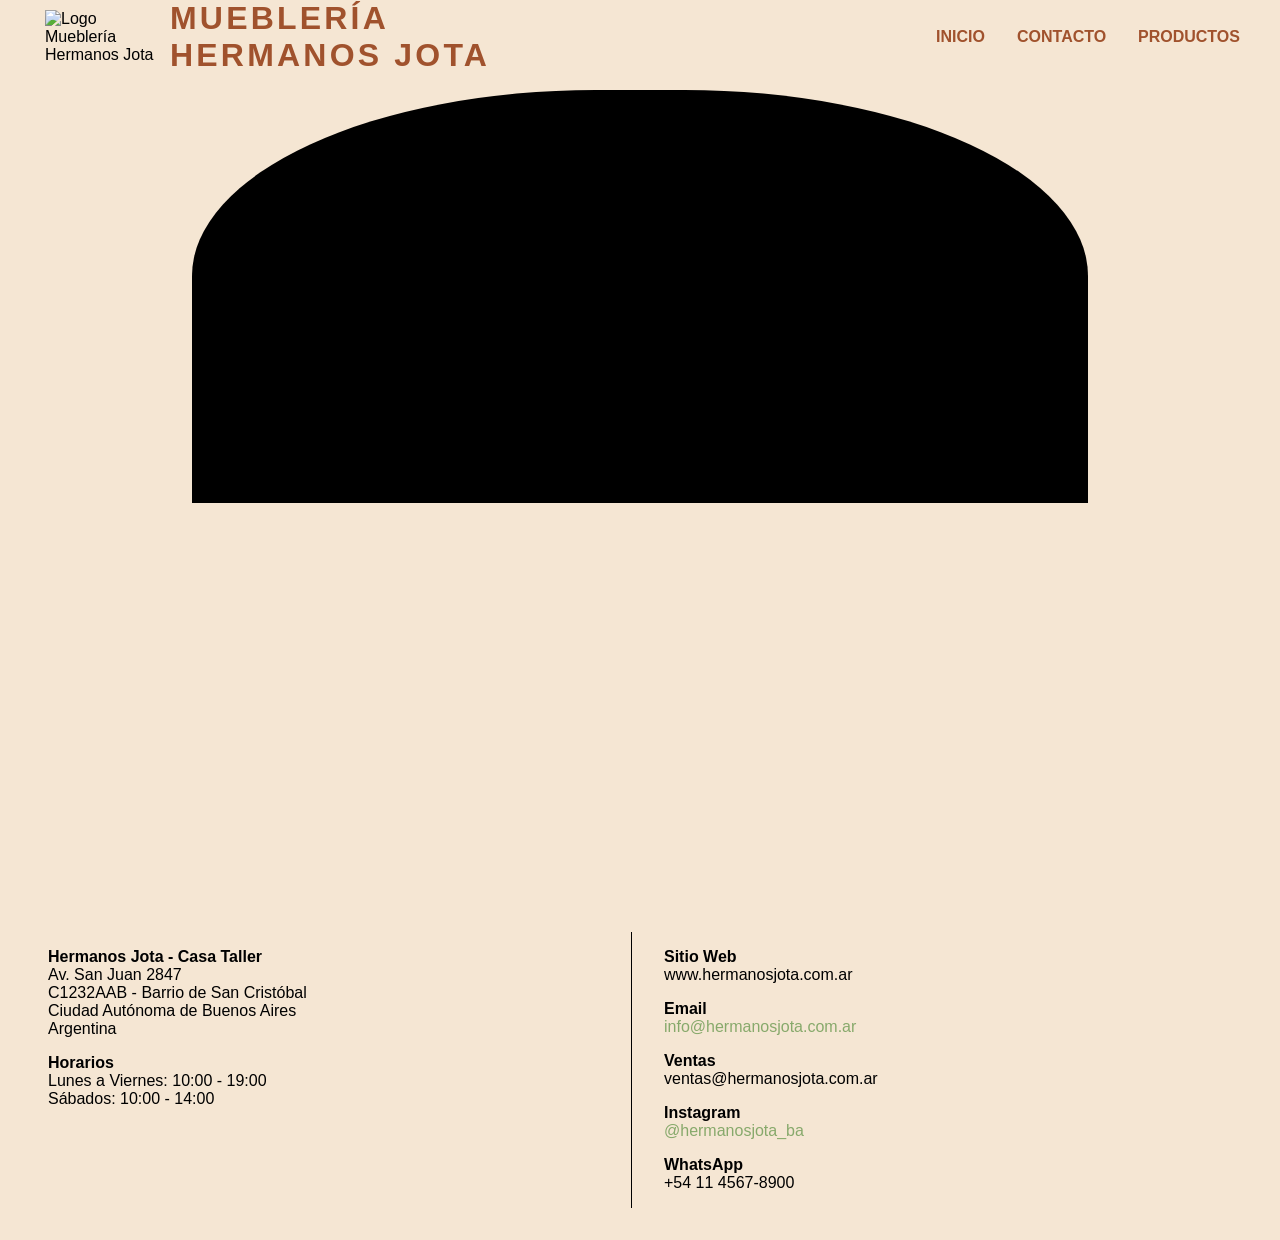
==== index.html @ c866ea75 "mas retoques" ====
<!DOCTYPE html>
<html lang="es">
<head>
    <link rel="stylesheet" href="./css/style.css">
    <link rel="icon" type="image/x-icon" href="assets/icons/logo.svg">
    <meta charset="UTF-8">
    <meta name="viewport" content="width=device-width, initial-scale=1.0">
    <title>MUEBLERÍA HERMANOS JOTA</title>
</head>
<body>
    <div class="hero-section">
        <header>
            <nav>
                <div class="brand-container">
                    <img src="./assets/icons/logo.svg" alt="Logo Mueblería Hermanos Jota" class="logo">
                    <a href="#"  class="title">MUEBLERÍA<br>HERMANOS JOTA</a>
                </div>
    
                <button class="menu-btn" id="menuBtn">☰</button>
    
                <ul class="nav-links" id="navLinks">
                    <li><a href="#">INICIO</a></li>
                    <li><a href="#CONTACTO">CONTACTO</a></li>
                    <li><a href="#PRODUCTOS">PRODUCTOS</a></li>
                </ul>
            </nav>
        </header>
        <main>
            <div class="hero">
                <div class="product-card"></div>
                <h1 class="title"></h1>
            </div>
        </main>
    </div>
    <footer>
        <section class="business-info">
            <div class="location">
                <h4>Hermanos Jota - Casa Taller</h4>
                <p>Av. San Juan 2847<br>C1232AAB - Barrio de San Cristóbal<br>Ciudad Autónoma de Buenos Aires<br>Argentina</p>
            </div>
            <div class="hours">
                <h4>Horarios</h4>
                <p>Lunes a Viernes: 10:00 - 19:00<br>Sábados: 10:00 - 14:00</p>
            </div>
        </section>
        <section class="contact">
            <div class="website">
                <h4>Sitio Web</h4>
                <p>www.hermanosjota.com.ar</p>
            </div>
            <div class="email">
                <h4>Email</h4>
                <a class="email-contact" href="mailto:info@hermanosjota.com.ar">info@hermanosjota.com.ar</a>    
            </div>
            <div class="ventas">
                <h4>Ventas</h4>
                <p>ventas@hermanosjota.com.ar</p>                
            </div>
            <div class="instagram">
                <h4>Instagram</h4>
                <a class="instagram-contact" href="https://instagram.com/hermanosjota_ba">@hermanosjota_ba</a>               
            </div>
            <div class="whatsapp">
                <h4>WhatsApp</h4>
                <p>+54 11 4567-8900</p>                
            </div>
        </section>
    </footer>
    <script src="js/script.js"></script>
</body>
</html>
---- css/style.css ----
:root {
    --siena-tostado: #A0522D;
    --verde-salvia: #87A96B;
    --alabastro-calido: #F5E6D3;
    --vara-de-oro: #D4A437;
    --rosa-polvoriento: #C47A6D;

    --color-primary: var(--siena-tostado);
    --color-secondary: var(--verde-salvia);
    --bg-primary: var(--alabastro-calido);
    --color-accent: var(--vara-de-oro);
    --color-accent-soft: var(--rosa-polvoriento);

    --font-primary: 'Inter', sans-serif;
    --font-secondary: 'Playfair Display', Georgia
}

* {
    margin: 0;
    padding: 0;
    box-sizing: border-box;
    font-family: var(--font-primary);
}

body{
    min-height: 100vh;
    display: flex;
    flex-direction: column;
    background-color: var(--bg-primary);
}

.hero-section {
    display: flex;
    flex-direction: column;
    height: 100vh;
}

header{
    position: relative;
    background-color: var(--bg-primary);
}

main{
    display: flex;
    flex-direction: column;
    flex:1;
}

footer{
    background-color: var(--bg-primary);
    padding: 2rem;
}

footer * {
    text-align: center;
}

footer div {
    margin:1rem;
}


nav{
    display: flex;
    margin: 0 auto;
    justify-content: space-between;
    align-items: center;
    max-width: 1200px;
}

.menu-btn {
    display: block;
    cursor: pointer;
    background: none;
    border: none;
    font-size: 1.5rem;
    transition: all .2s ease;
    will-change: transform;
    color: var(--color-primary);
    margin: 1rem;
}

.menu-btn:hover {
    transform: scale(1.1);
}

.nav-links {
    list-style: none;
    display: flex;
    flex-direction: column;

    position: absolute;
    top:100%;
    left: 0;
    width: 100%;
    background-color: var(--bg-primary);
    padding: 1rem 0;
    text-align: center;
    gap:1rem;



    max-height: 0;
    opacity: 0;
    overflow: hidden;
    padding: 0;
    transform: translateY(-10px);
    transition: 
        max-height 0.4s cubic-bezier(0.4, 0, 0.2, 1),
        opacity 0.3s ease,
        transform 0.3s ease-in,
        padding 0.3s ease;
    box-shadow: 0 8px 12px rgba(0, 0, 0, 0.1);
}

.nav-links.active {
    max-height: 300px;
    opacity: 1;
    padding: 1rem 0;
    transform: translateY(0);
}

.nav-links a{
    will-change: transform;
    display: block;
    text-decoration: none;
    transition: all 0.2s ease;
    color: var(--color-primary);
    font-weight: bold;
    font-size: 12pt;
    line-height: 1.6;
}

.nav-links a:hover {
    transform: translateY(-2px);
}

.brand-container {
    display: flex;
    align-items: center;
}

.title {
    color: var(--color-primary);
    font-size: 1.5rem;
    letter-spacing: 0.1em;
    font-weight: bold;
    text-decoration: none;
}

.logo {
    width: 120px;
    margin: 5px;
}

.hero {
    position: relative;
    flex: 1;
    width: 100%;
    overflow: hidden;
}

.hero-img {
    position: absolute;
    width: 100px;
    top: 90%;
    left: 0;
    object-fit: cover;
    z-index: 1;
}

.email-contact, .instagram-contact {
    text-decoration: none;
    color: var(--color-secondary);
}

.btn {
    padding: 1rem .5rem;
}

.product-card {
    height: 50%;
    width: 70%;
    background-color: #000;
    margin: 1rem auto;
    border-top-right-radius: 45%;
    border-top-left-radius: 45%;
}

@media (min-width: 768px) {
    .title {
        font-size: 2rem;
    }

    .menu-btn {
        display: none;
    }

    .nav-links {
        flex-direction: row;
        width: auto;
        position: inherit;
        gap: 2rem;

        box-shadow: none;
        max-height: none;
        opacity: 1;
        overflow: visible;
        padding: 0;
        transform: none;
        transition: none;        
    }

    .nav-links a {
        display: block;
    }

    footer {
        display: grid;
        grid-template-columns: repeat(2,1fr);
        gap:1rem;
    }

    footer * {
        text-align: left;
    }

    .business-info {
        border-right: 1px solid #000;
    }
}
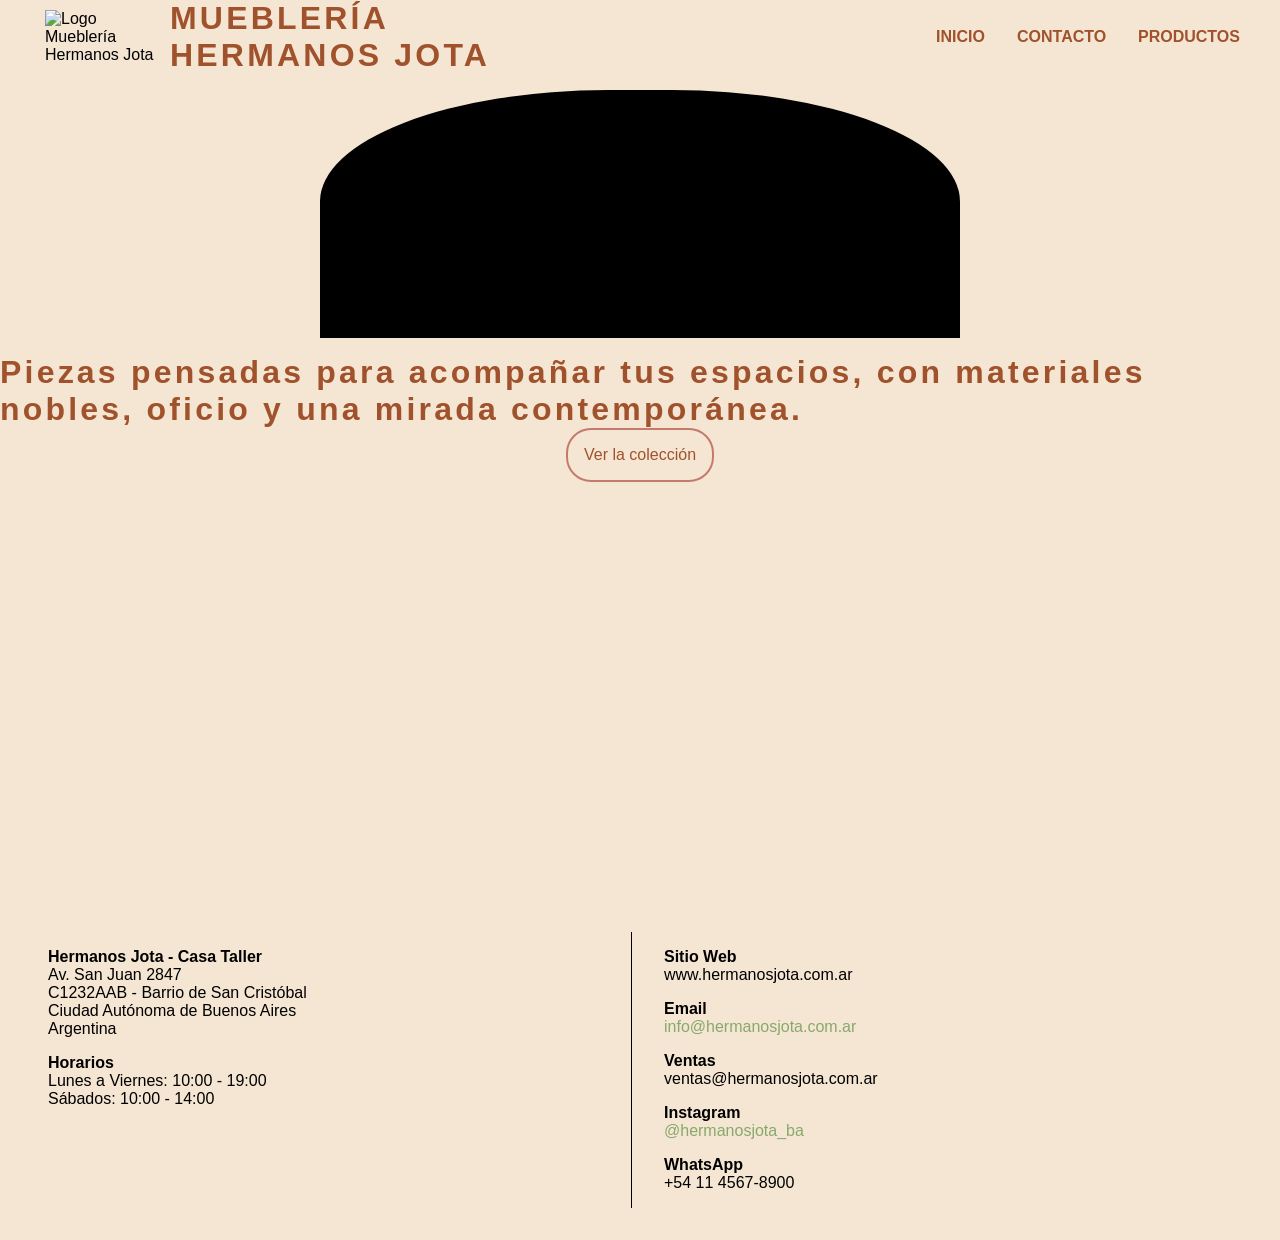
==== commit 64241f90: "hero content" ====
--- a/index.html
+++ b/index.html
@@ -23,12 +23,14 @@
                     <li><a href="#CONTACTO">CONTACTO</a></li>
                     <li><a href="#PRODUCTOS">PRODUCTOS</a></li>
                 </ul>
+
             </nav>
         </header>
         <main>
             <div class="hero">
                 <div class="product-card"></div>
-                <h1 class="title"></h1>
+                <h1 class="title">Piezas pensadas para acompañar tus espacios, con materiales nobles, oficio y una mirada contemporánea.</h1>
+                <a href="pages/productos.html" class="btn">Ver la colección</a>
             </div>
         </main>
     </div>
--- a/css/style.css
+++ b/css/style.css
@@ -111,6 +111,8 @@
         transform 0.3s ease-in,
         padding 0.3s ease;
     box-shadow: 0 8px 12px rgba(0, 0, 0, 0.1);
+
+    z-index: 20;
 }
 
 .nav-links.active {
@@ -158,6 +160,8 @@
     flex: 1;
     width: 100%;
     overflow: hidden;
+    display: flex;
+    flex-direction: column;
 }
 
 .hero-img {
@@ -175,16 +179,26 @@
 }
 
 .btn {
-    padding: 1rem .5rem;
+    padding: 1rem;
+    text-decoration: none;
+    border:2px solid var(--rosa-polvoriento);
+    border-radius: 25px;
+    display: inline;
+    align-self: center;
+    color: var(--color-primary);
 }
 
 .product-card {
-    height: 50%;
-    width: 70%;
+    height: 30%;
+    width: 50%;
     background-color: #000;
     margin: 1rem auto;
     border-top-right-radius: 45%;
     border-top-left-radius: 45%;
+}
+
+h1 {
+    font-weight: 400;
 }
 
 @media (min-width: 768px) {
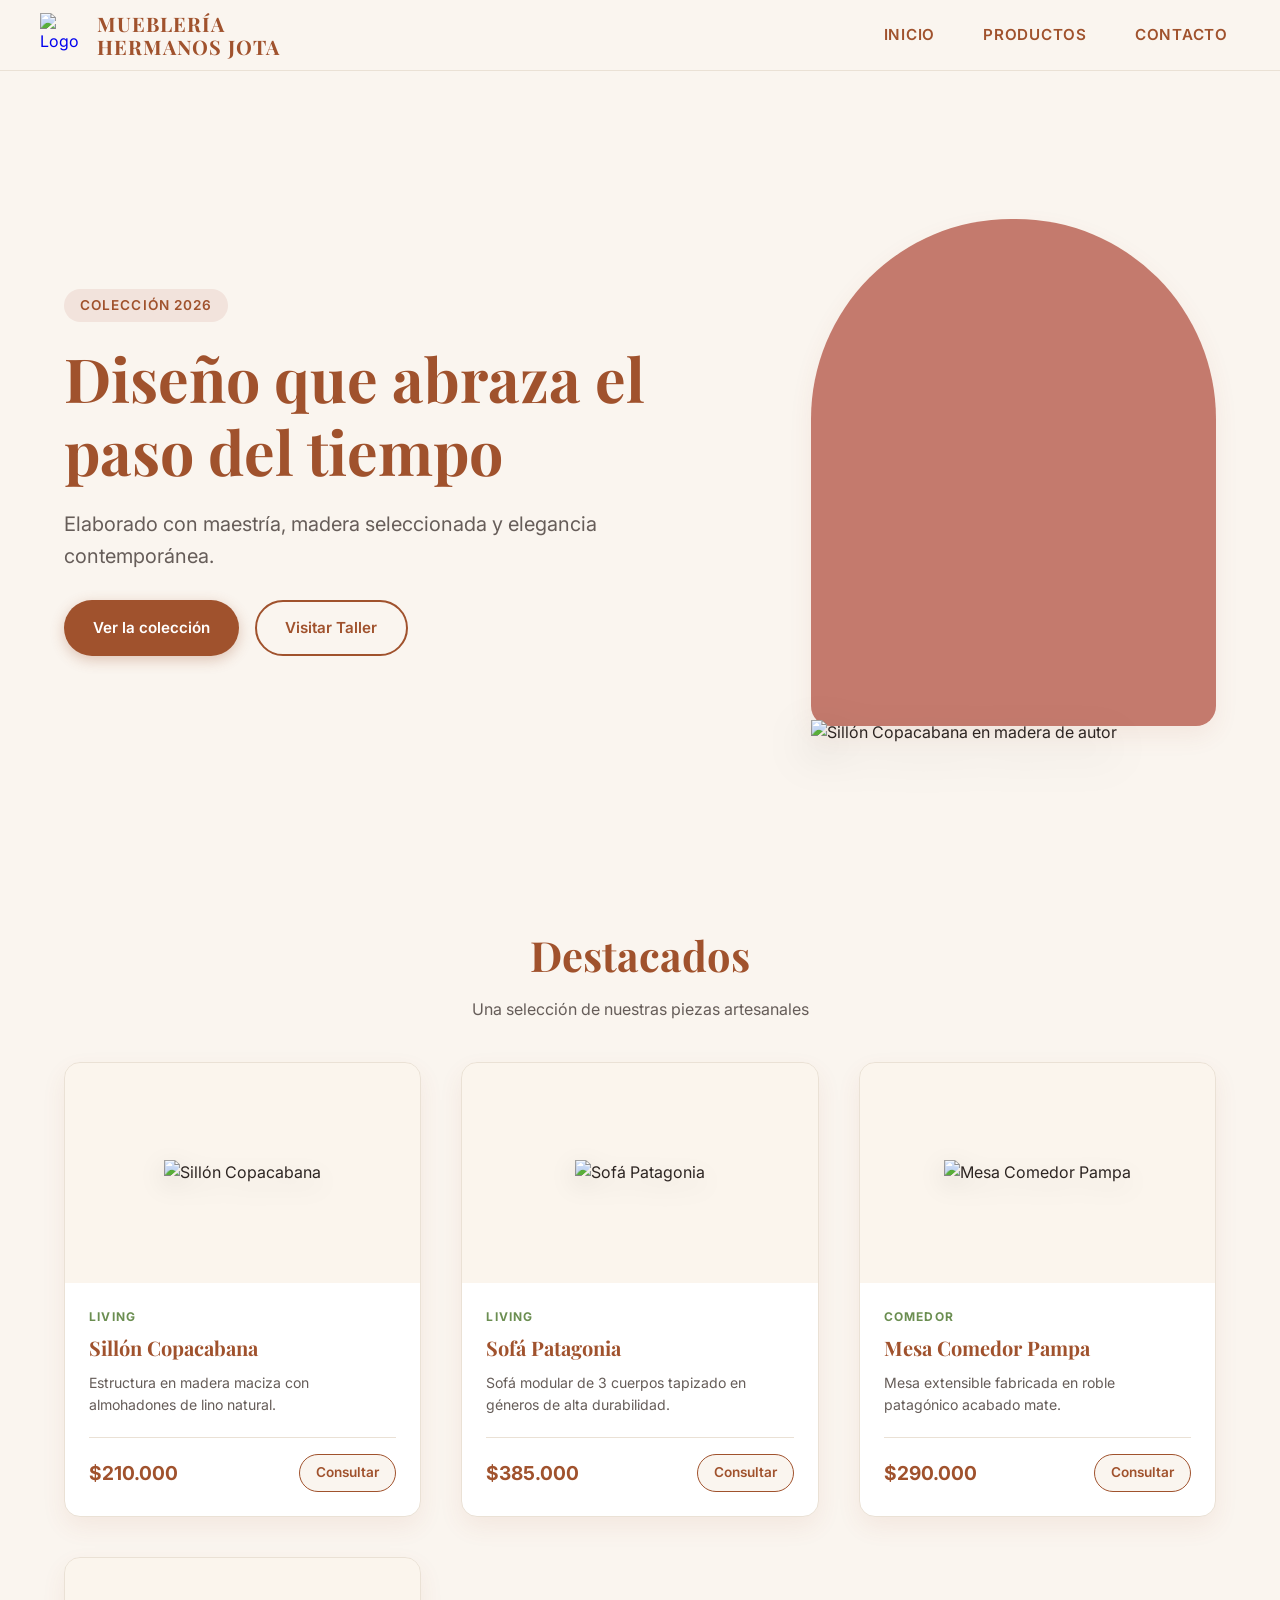
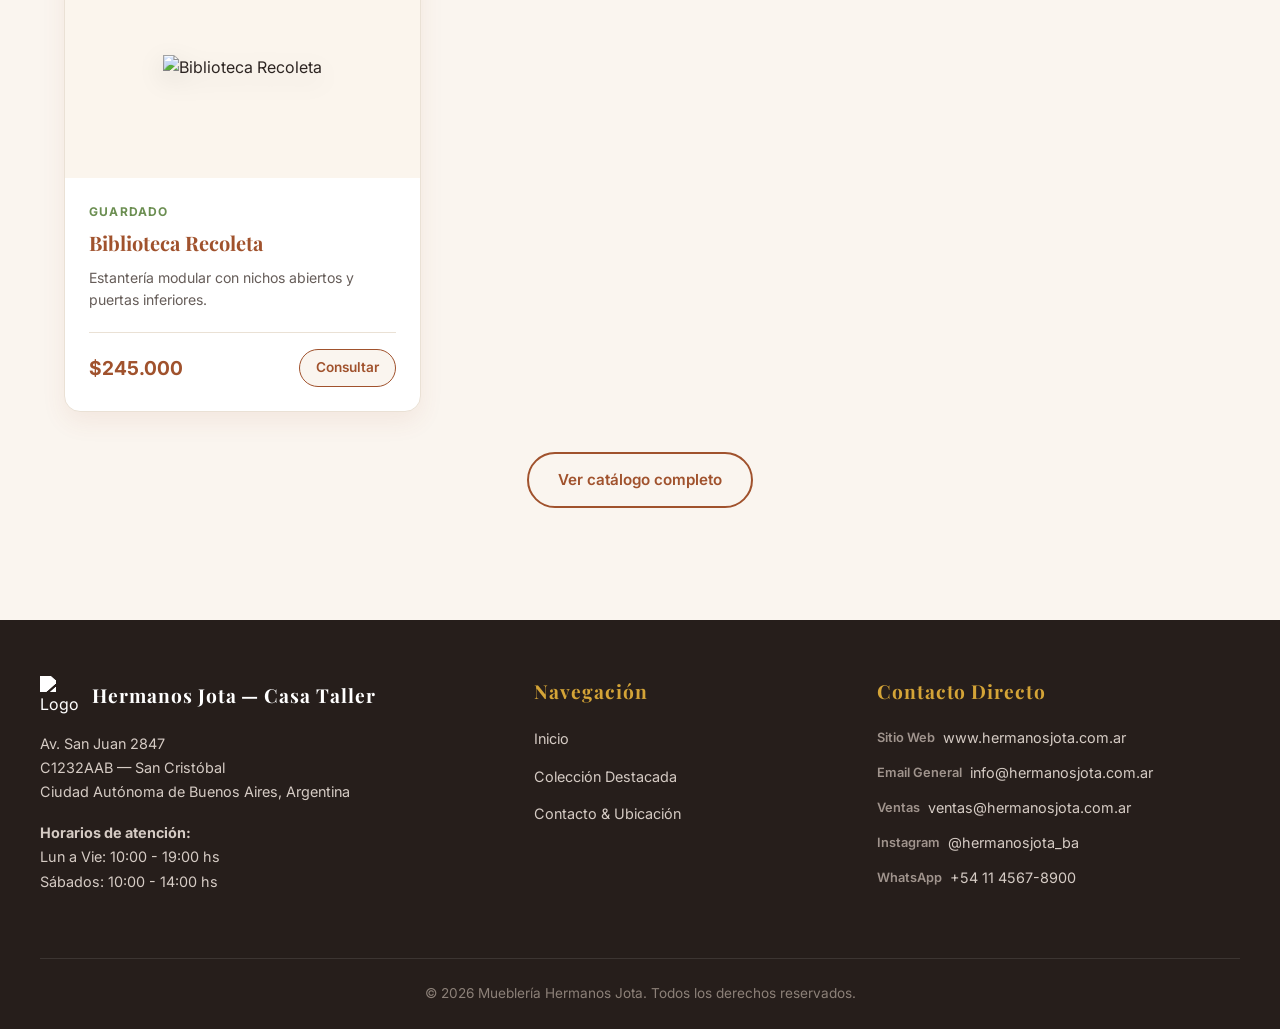
==== commit 4c6709a7: "FINAL" ====
--- a/index.html
+++ b/index.html
@@ -1,73 +1,134 @@
 <!DOCTYPE html>
 <html lang="es">
 <head>
-    <link rel="stylesheet" href="./css/style.css">
-    <link rel="icon" type="image/x-icon" href="assets/icons/logo.svg">
     <meta charset="UTF-8">
     <meta name="viewport" content="width=device-width, initial-scale=1.0">
-    <title>MUEBLERÍA HERMANOS JOTA</title>
+    <title>Mueblería Hermanos Jota | Diseño & Artesanía</title>
+    
+    <link rel="icon" type="image/x-icon" href="assets/icons/logo.svg">
+    
+    <link rel="preconnect" href="https://fonts.googleapis.com">
+    <link rel="preconnect" href="https://fonts.gstatic.com" crossorigin>
+    <link href="https://fonts.googleapis.com/css2?family=Inter:wght@300;400;500;600;700&family=Playfair+Display:ital,wght@0,500;0,600;0,700;1,400&display=swap" rel="stylesheet">
+    
+    <link rel="stylesheet" href="./css/style.css">
 </head>
 <body>
-    <div class="hero-section">
-        <header>
-            <nav>
-                <div class="brand-container">
-                    <img src="./assets/icons/logo.svg" alt="Logo Mueblería Hermanos Jota" class="logo">
-                    <a href="#"  class="title">MUEBLERÍA<br>HERMANOS JOTA</a>
+
+    <header class="header">
+        <nav class="nav-container">
+            <a href="#" class="brand-container">
+                <img src="./assets/icons/logo.svg" alt="Logo Mueblería Hermanos Jota" class="logo">
+                <span class="brand-title">MUEBLERÍA<br>HERMANOS JOTA</span>
+            </a>
+
+            <button class="menu-btn" id="menuBtn" aria-label="Navegación" aria-expanded="false">
+                <span class="menu-icon"></span>
+            </button>
+
+            <ul class="nav-links" id="navLinks">
+                <li><a href="#">INICIO</a></li>
+                <li><a href="#PRODUCTOS">PRODUCTOS</a></li>
+                <li><a href="#CONTACTO">CONTACTO</a></li>
+            </ul>
+        </nav>
+    </header>
+
+    <main>
+        <section class="hero-section">
+            <div class="hero-container">
+                <div class="hero-text">
+                    <span class="hero-badge">Colección 2026</span>
+                    <h1 class="hero-title">Diseño que abraza el paso del tiempo</h1>
+                    <p class="hero-subtitle">Elaborado con maestría, madera seleccionada y elegancia contemporánea.</p>
+                    <div class="hero-actions">
+                        <a href="#PRODUCTOS" class="btn btn-primary">Ver la colección</a>
+                        <a href="#CONTACTO" class="btn btn-outline">Visitar Taller</a>
+                    </div>
                 </div>
-    
-                <button class="menu-btn" id="menuBtn">☰</button>
-    
-                <ul class="nav-links" id="navLinks">
-                    <li><a href="#">INICIO</a></li>
-                    <li><a href="#CONTACTO">CONTACTO</a></li>
-                    <li><a href="#PRODUCTOS">PRODUCTOS</a></li>
-                </ul>
 
-            </nav>
-        </header>
-        <main>
-            <div class="hero">
-                <div class="product-card"></div>
-                <h1 class="title">Piezas pensadas para acompañar tus espacios, con materiales nobles, oficio y una mirada contemporánea.</h1>
-                <a href="pages/productos.html" class="btn">Ver la colección</a>
-            </div>
-        </main>
-    </div>
-    <footer>
-        <section class="business-info">
-            <div class="location">
-                <h4>Hermanos Jota - Casa Taller</h4>
-                <p>Av. San Juan 2847<br>C1232AAB - Barrio de San Cristóbal<br>Ciudad Autónoma de Buenos Aires<br>Argentina</p>
-            </div>
-            <div class="hours">
-                <h4>Horarios</h4>
-                <p>Lunes a Viernes: 10:00 - 19:00<br>Sábados: 10:00 - 14:00</p>
+                <div class="hero-visual">
+                    <div class="arch-card">
+                        <img class="hero-img" src="assets/images/Sillón Copacabana.png" alt="Sillón Copacabana en madera de autor">
+                    </div>
+                </div>
             </div>
         </section>
-        <section class="contact">
-            <div class="website">
-                <h4>Sitio Web</h4>
-                <p>www.hermanosjota.com.ar</p>
+
+        <section class="products-section" id="PRODUCTOS">
+            <div class="section-header">
+                <h2 class="section-title">Destacados</h2>
+                <p class="section-subtitle">Una selección de nuestras piezas artesanales</p>
             </div>
-            <div class="email">
-                <h4>Email</h4>
-                <a class="email-contact" href="mailto:info@hermanosjota.com.ar">info@hermanosjota.com.ar</a>    
-            </div>
-            <div class="ventas">
-                <h4>Ventas</h4>
-                <p>ventas@hermanosjota.com.ar</p>                
-            </div>
-            <div class="instagram">
-                <h4>Instagram</h4>
-                <a class="instagram-contact" href="https://instagram.com/hermanosjota_ba">@hermanosjota_ba</a>               
-            </div>
-            <div class="whatsapp">
-                <h4>WhatsApp</h4>
-                <p>+54 11 4567-8900</p>                
+
+            <div class="products-grid" id="featuredProducts"></div>
+
+            <div class="see-more-container">
+                <a href="pages/productos.html" class="btn btn-outline">Ver catálogo completo</a>
             </div>
         </section>
+    </main>
+
+    <footer class="footer" id="CONTACTO">
+        <div class="footer-container">
+            <div class="footer-col footer-info">
+                <div class="footer-brand">
+                    <img src="./assets/icons/logo.svg" alt="Logo Hermanos Jota" class="footer-logo">
+                    <h4>Hermanos Jota — Casa Taller</h4>
+                </div>
+                <p class="address">
+                    Av. San Juan 2847<br>
+                    C1232AAB — San Cristóbal<br>
+                    Ciudad Autónoma de Buenos Aires, Argentina
+                </p>
+                <div class="hours">
+                    <p><strong>Horarios de atención:</strong></p>
+                    <p>Lun a Vie: 10:00 - 19:00 hs</p>
+                    <p>Sábados: 10:00 - 14:00 hs</p>
+                </div>
+            </div>
+
+            <div class="footer-col footer-links-col">
+                <h4>Navegación</h4>
+                <ul class="footer-links">
+                    <li><a href="#">Inicio</a></li>
+                    <li><a href="#PRODUCTOS">Colección Destacada</a></li>
+                    <li><a href="#CONTACTO">Contacto & Ubicación</a></li>
+                </ul>
+            </div>
+
+            <div class="footer-col footer-contact">
+                <h4>Contacto Directo</h4>
+                <ul class="contact-list">
+                    <li>
+                        <span>Sitio Web</span>
+                        <a href="https://www.hermanosjota.com.ar" target="_blank" rel="noopener">www.hermanosjota.com.ar</a>
+                    </li>
+                    <li>
+                        <span>Email General</span>
+                        <a href="mailto:info@hermanosjota.com.ar">info@hermanosjota.com.ar</a>
+                    </li>
+                    <li>
+                        <span>Ventas</span>
+                        <a href="mailto:ventas@hermanosjota.com.ar">ventas@hermanosjota.com.ar</a>
+                    </li>
+                    <li>
+                        <span>Instagram</span>
+                        <a href="https://instagram.com/hermanosjota_ba" target="_blank" rel="noopener">@hermanosjota_ba</a>
+                    </li>
+                    <li>
+                        <span>WhatsApp</span>
+                        <a href="https://wa.me/541145678900" target="_blank" rel="noopener">+54 11 4567-8900</a>
+                    </li>
+                </ul>
+            </div>
+        </div>
+
+        <div class="footer-bottom">
+            <p>&copy; 2026 Mueblería Hermanos Jota. Todos los derechos reservados.</p>
+        </div>
     </footer>
+
     <script src="js/script.js"></script>
 </body>
 </html>
--- a/css/style.css
+++ b/css/style.css
@@ -1,245 +1,661 @@
 :root {
     --siena-tostado: #A0522D;
-    --verde-salvia: #87A96B;
-    --alabastro-calido: #F5E6D3;
+    --verde-salvia: #6b8e51;
+    --alabastro-calido: #FAF5EF;
+    --alabastro-card: #FFFFFF;
     --vara-de-oro: #D4A437;
     --rosa-polvoriento: #C47A6D;
+    --texto-oscuro: #2D2522;
+    --texto-mutado: #665D59;
+    --borde-suave: #EAE1D5;
 
     --color-primary: var(--siena-tostado);
     --color-secondary: var(--verde-salvia);
     --bg-primary: var(--alabastro-calido);
+    --bg-card: var(--alabastro-card);
     --color-accent: var(--vara-de-oro);
     --color-accent-soft: var(--rosa-polvoriento);
 
-    --font-primary: 'Inter', sans-serif;
-    --font-secondary: 'Playfair Display', Georgia
+    --font-primary: 'Inter', system-ui, -apple-system, sans-serif;
+    --font-secondary: 'Playfair Display', Georgia, serif;
+
+    --sombra-card: 0 10px 25px rgba(160, 82, 45, 0.08);
+    --sombra-hover: 0 15px 35px rgba(160, 82, 45, 0.16);
+    --transicion-suave: all 0.3s cubic-bezier(0.4, 0, 0.2, 1);
 }
 
 * {
     margin: 0;
     padding: 0;
     box-sizing: border-box;
+}
+
+html {
+    scroll-behavior: smooth;
+}
+
+body {
+    min-height: 100vh;
+    display: flex;
+    flex-direction: column;
+    background-color: var(--bg-primary);
+    color: var(--texto-oscuro);
     font-family: var(--font-primary);
-}
-
-body{
-    min-height: 100vh;
-    display: flex;
-    flex-direction: column;
-    background-color: var(--bg-primary);
-}
-
-.hero-section {
-    display: flex;
-    flex-direction: column;
-    height: 100vh;
-}
-
-header{
+    line-height: 1.6;
+    overflow-x: hidden;
+}
+
+img {
+    max-width: 100%;
+    height: auto;
+    display: block;
+}
+
+.header {
+    position: sticky;
+    top: 0;
+    z-index: 100;
+    background-color: rgba(250, 245, 239, 0.95);
+    backdrop-filter: blur(8px);
+    border-bottom: 1px solid var(--borde-suave);
+    padding: 0.75rem 1.5rem;
+}
+
+.nav-container {
+    max-width: 1200px;
+    margin: 0 auto;
+    display: flex;
+    justify-content: space-between;
+    align-items: center;
     position: relative;
-    background-color: var(--bg-primary);
-}
-
-main{
-    display: flex;
-    flex-direction: column;
-    flex:1;
-}
-
-footer{
-    background-color: var(--bg-primary);
-    padding: 2rem;
-}
-
-footer * {
-    text-align: center;
-}
-
-footer div {
-    margin:1rem;
-}
-
-
-nav{
-    display: flex;
-    margin: 0 auto;
-    justify-content: space-between;
-    align-items: center;
-    max-width: 1200px;
+}
+
+.brand-container {
+    display: flex;
+    align-items: center;
+    gap: 0.75rem;
+    text-decoration: none;
+}
+
+.logo {
+    width: 45px;
+    height: 45px;
+    object-fit: contain;
+}
+
+.brand-title {
+    color: var(--color-primary);
+    font-family: var(--font-secondary);
+    font-size: 1.1rem;
+    font-weight: 700;
+    line-height: 1.15;
+    letter-spacing: 0.05em;
 }
 
 .menu-btn {
+    display: flex;
+    align-items: center;
+    justify-content: center;
+    background: none;
+    border: 1px solid var(--color-primary);
+    border-radius: 6px;
+    padding: 0.6rem 0.75rem;
+    cursor: pointer;
+    transition: var(--transicion-suave);
+}
+
+.menu-icon,
+.menu-icon::before,
+.menu-icon::after {
     display: block;
-    cursor: pointer;
-    background: none;
-    border: none;
-    font-size: 1.5rem;
-    transition: all .2s ease;
-    will-change: transform;
-    color: var(--color-primary);
-    margin: 1rem;
+    width: 18px;
+    height: 2px;
+    background-color: var(--color-primary);
+    transition: var(--transicion-suave);
+    position: relative;
+}
+
+.menu-icon::before,
+.menu-icon::after {
+    content: '';
+    position: absolute;
+    left: 0;
+}
+
+.menu-icon::before {
+    top: -6px;
+}
+
+.menu-icon::after {
+    top: 6px;
 }
 
 .menu-btn:hover {
-    transform: scale(1.1);
+    background-color: var(--color-primary);
+}
+
+.menu-btn:hover .menu-icon,
+.menu-btn:hover .menu-icon::before,
+.menu-btn:hover .menu-icon::after {
+    background-color: #FFF;
 }
 
 .nav-links {
     list-style: none;
     display: flex;
     flex-direction: column;
-
     position: absolute;
-    top:100%;
-    left: 0;
-    width: 100%;
+    top: calc(100% + 0.75rem);
+    left: -1.5rem;
+    right: -1.5rem;
     background-color: var(--bg-primary);
-    padding: 1rem 0;
-    text-align: center;
-    gap:1rem;
-
-
-
+    border-bottom: 1px solid var(--borde-suave);
+    padding: 0;
+    gap: 0;
     max-height: 0;
     opacity: 0;
     overflow: hidden;
-    padding: 0;
-    transform: translateY(-10px);
-    transition: 
-        max-height 0.4s cubic-bezier(0.4, 0, 0.2, 1),
-        opacity 0.3s ease,
-        transform 0.3s ease-in,
-        padding 0.3s ease;
-    box-shadow: 0 8px 12px rgba(0, 0, 0, 0.1);
-
-    z-index: 20;
+    transition: max-height 0.4s ease, opacity 0.3s ease, padding 0.3s ease;
+    box-shadow: 0 10px 20px rgba(0,0,0,0.05);
 }
 
 .nav-links.active {
-    max-height: 300px;
+    max-height: 250px;
     opacity: 1;
     padding: 1rem 0;
-    transform: translateY(0);
-}
-
-.nav-links a{
-    will-change: transform;
+}
+
+.nav-links li a {
     display: block;
+    padding: 0.75rem 2rem;
     text-decoration: none;
-    transition: all 0.2s ease;
-    color: var(--color-primary);
-    font-weight: bold;
-    font-size: 12pt;
-    line-height: 1.6;
-}
-
-.nav-links a:hover {
+    color: var(--color-primary);
+    font-weight: 600;
+    font-size: 0.95rem;
+    letter-spacing: 0.05em;
+    transition: var(--transicion-suave);
+    text-align: center;
+}
+
+.nav-links li a:hover {
+    background-color: rgba(160, 82, 45, 0.08);
+    color: var(--color-accent-soft);
+}
+
+.hero-section {
+    padding: 2.5rem 1.5rem;
+    max-width: 1200px;
+    margin: 0 auto;
+    width: 100%;
+}
+
+.hero-container {
+    display: flex;
+    flex-direction: column;
+    gap: 2.5rem;
+    align-items: center;
+}
+
+.hero-text {
+    display: flex;
+    flex-direction: column;
+    align-items: center;
+    text-align: center;
+    gap: 1.25rem;
+}
+
+.hero-badge {
+    display: inline-block;
+    background-color: rgba(196, 122, 109, 0.15);
+    color: var(--color-primary);
+    padding: 0.35rem 1rem;
+    border-radius: 20px;
+    font-size: 0.85rem;
+    font-weight: 600;
+    letter-spacing: 0.08em;
+    text-transform: uppercase;
+}
+
+.hero-title {
+    font-family: var(--font-secondary);
+    font-size: clamp(2rem, 5vw, 3.8rem);
+    font-weight: 700;
+    color: var(--color-primary);
+    line-height: 1.2;
+}
+
+.hero-subtitle {
+    font-size: clamp(1rem, 2vw, 1.25rem);
+    color: var(--texto-mutado);
+    max-width: 600px;
+}
+
+.hero-actions {
+    display: flex;
+    flex-wrap: wrap;
+    gap: 1rem;
+    justify-content: center;
+    margin-top: 0.5rem;
+}
+
+.btn {
+    display: inline-flex;
+    align-items: center;
+    justify-content: center;
+    padding: 0.85rem 1.8rem;
+    border-radius: 30px;
+    text-decoration: none;
+    font-weight: 600;
+    font-size: 0.95rem;
+    transition: var(--transicion-suave);
+    cursor: pointer;
+}
+
+.btn-primary {
+    background-color: var(--color-primary);
+    color: #FFF;
+    box-shadow: 0 4px 14px rgba(160, 82, 45, 0.3);
+}
+
+.btn-primary:hover {
+    background-color: #874223;
     transform: translateY(-2px);
-}
-
-.brand-container {
-    display: flex;
-    align-items: center;
-}
-
-.title {
-    color: var(--color-primary);
-    font-size: 1.5rem;
+    box-shadow: 0 6px 20px rgba(160, 82, 45, 0.4);
+}
+
+.btn-outline {
+    background-color: transparent;
+    color: var(--color-primary);
+    border: 2px solid var(--color-primary);
+}
+
+.btn-outline:hover {
+    background-color: var(--color-primary);
+    color: #FFF;
+    transform: translateY(-2px);
+}
+
+.hero-visual {
+    width: 100%;
+    max-width: 450px;
+    display: flex;
+    justify-content: center;
+}
+
+.arch-card {
+    position: relative;
+    width: 85%;
+    max-width: 380px;
+    aspect-ratio: 4/5;
+    background-color: var(--rosa-polvoriento);
+    border-radius: 200px 200px 20px 20px;
+    display: flex;
+    align-items: flex-end;
+    justify-content: center;
+    box-shadow: var(--sombra-card);
+}
+
+.hero-img {
+    width: 135%;
+    max-width: none;
+    margin-bottom: -5%;
+    filter: drop-shadow(0 15px 20px rgba(0,0,0,0.25));
+    transition: var(--transicion-suave);
+}
+
+.hero-visual:hover .hero-img {
+    transform: scale(1.04) translateY(-5px);
+}
+
+.features-bar {
+    background-color: var(--bg-card);
+    border-y: 1px solid var(--borde-suave);
+    padding: 2.5rem 1.5rem;
+    display: grid;
+    grid-template-columns: 1fr;
+    gap: 2rem;
+    max-width: 1200px;
+    margin: 2rem auto;
+    border-radius: 16px;
+    box-shadow: var(--sombra-card);
+}
+
+.feature-item {
+    text-align: center;
+    padding: 0 1rem;
+}
+
+.feature-icon {
+    font-size: 2rem;
+    display: block;
+    margin-bottom: 0.5rem;
+}
+
+.feature-item h3 {
+    font-family: var(--font-secondary);
+    color: var(--color-primary);
+    font-size: 1.15rem;
+    margin-bottom: 0.25rem;
+}
+
+.feature-item p {
+    color: var(--texto-mutado);
+    font-size: 0.9rem;
+}
+
+.products-section {
+    max-width: 1200px;
+    margin: 3rem auto;
+    padding: 0 1.5rem;
+}
+
+.section-header {
+    text-align: center;
+    margin-bottom: 2.5rem;
+}
+
+.section-title {
+    font-family: var(--font-secondary);
+    font-size: clamp(1.8rem, 4vw, 2.6rem);
+    color: var(--color-primary);
+    margin-bottom: 0.5rem;
+}
+
+.section-subtitle {
+    color: var(--texto-mutado);
+    font-size: 1rem;
+    max-width: 600px;
+    margin: 0 auto;
+}
+
+.products-grid {
+    display: grid;
+    grid-template-columns: repeat(auto-fit, minmax(280px, 1fr));
+    gap: 2rem;
+}
+
+.product-card {
+    background-color: var(--bg-card);
+    border-radius: 16px;
+    overflow: hidden;
+    border: 1px solid var(--borde-suave);
+    box-shadow: var(--sombra-card);
+    transition: var(--transicion-suave);
+    display: flex;
+    flex-direction: column;
+}
+
+.product-card:hover {
+    transform: translateY(-6px);
+    box-shadow: var(--sombra-hover);
+}
+
+.product-image-box {
+    background-color: rgba(245, 230, 211, 0.4);
+    padding: 1.5rem;
+    height: 220px;
+    display: flex;
+    align-items: center;
+    justify-content: center;
+    overflow: hidden;
+}
+
+.product-image-box img {
+    max-height: 100%;
+    object-fit: contain;
+    transition: var(--transicion-suave);
+    filter: drop-shadow(0 8px 12px rgba(0,0,0,0.12));
+}
+
+.product-card:hover .product-image-box img {
+    transform: scale(1.06);
+}
+
+.product-details {
+    padding: 1.5rem;
+    display: flex;
+    flex-direction: column;
+    flex: 1;
+}
+
+.product-category {
+    font-size: 0.75rem;
+    text-transform: uppercase;
     letter-spacing: 0.1em;
-    font-weight: bold;
+    color: var(--color-secondary);
+    font-weight: 700;
+    margin-bottom: 0.35rem;
+}
+
+.product-title {
+    font-family: var(--font-secondary);
+    font-size: 1.25rem;
+    color: var(--color-primary);
+    margin-bottom: 0.5rem;
+}
+
+.product-description {
+    font-size: 0.88rem;
+    color: var(--texto-mutado);
+    margin-bottom: 1.25rem;
+    flex: 1;
+}
+
+.product-footer {
+    display: flex;
+    justify-content: space-between;
+    align-items: center;
+    padding-top: 1rem;
+    border-top: 1px solid var(--borde-suave);
+}
+
+.product-price {
+    font-size: 1.2rem;
+    font-weight: 700;
+    color: var(--color-primary);
+}
+
+.btn-card {
     text-decoration: none;
-}
-
-.logo {
-    width: 120px;
-    margin: 5px;
-}
-
-.hero {
-    position: relative;
-    flex: 1;
-    width: 100%;
-    overflow: hidden;
-    display: flex;
-    flex-direction: column;
-}
-
-.hero-img {
-    position: absolute;
-    width: 100px;
-    top: 90%;
-    left: 0;
-    object-fit: cover;
-    z-index: 1;
-}
-
-.email-contact, .instagram-contact {
+    background-color: var(--bg-primary);
+    color: var(--color-primary);
+    border: 1px solid var(--color-primary);
+    padding: 0.45rem 1rem;
+    border-radius: 20px;
+    font-size: 0.85rem;
+    font-weight: 600;
+    transition: var(--transicion-suave);
+}
+
+.btn-card:hover {
+    background-color: var(--color-primary);
+    color: #FFF;
+}
+
+.see-more-container {
+    text-align: center;
+    margin-top: 2.5rem;
+}
+
+.footer {
+    background-color: #261E1B;
+    color: #D5CBC4;
+    margin-top: 4rem;
+    padding: 3.5rem 1.5rem 1.5rem 1.5rem;
+}
+
+.footer-container {
+    max-width: 1200px;
+    margin: 0 auto;
+    display: grid;
+    grid-template-columns: 1fr;
+    gap: 2.5rem;
+}
+
+.footer-col h4 {
+    font-family: var(--font-secondary);
+    color: var(--vara-de-oro);
+    font-size: 1.2rem;
+    margin-bottom: 1.25rem;
+    letter-spacing: 0.05em;
+}
+
+.footer-brand {
+    display: flex;
+    align-items: center;
+    gap: 0.75rem;
+    margin-bottom: 1rem;
+}
+
+.footer-logo {
+    width: 40px;
+    height: 40px;
+    filter: brightness(0) invert(1);
+}
+
+.footer-brand h4 {
+    margin-bottom: 0;
+    color: #FFF;
+}
+
+.address, .hours {
+    font-size: 0.9rem;
+    line-height: 1.7;
+    margin-bottom: 1rem;
+}
+
+.footer-links, .contact-list {
+    list-style: none;
+    display: flex;
+    flex-direction: column;
+    gap: 0.75rem;
+}
+
+.footer-links a, .contact-list a {
+    color: #D5CBC4;
     text-decoration: none;
-    color: var(--color-secondary);
-}
-
-.btn {
-    padding: 1rem;
-    text-decoration: none;
-    border:2px solid var(--rosa-polvoriento);
-    border-radius: 25px;
-    display: inline;
-    align-self: center;
-    color: var(--color-primary);
-}
-
-.product-card {
-    height: 30%;
-    width: 50%;
-    background-color: #000;
-    margin: 1rem auto;
-    border-top-right-radius: 45%;
-    border-top-left-radius: 45%;
-}
-
-h1 {
-    font-weight: 400;
+    font-size: 0.9rem;
+    transition: var(--transicion-suave);
+}
+
+.footer-links a:hover, .contact-list a:hover {
+    color: var(--vara-de-oro);
+    padding-left: 4px;
+}
+
+.contact-list li {
+    display: flex;
+    flex-direction: column;
+    font-size: 0.9rem;
+}
+
+.contact-list span {
+    font-weight: 600;
+    color: #A0948D;
+    font-size: 0.8rem;
+}
+
+.footer-bottom {
+    max-width: 1200px;
+    margin: 3rem auto 0 auto;
+    padding-top: 1.5rem;
+    border-top: 1px solid rgba(255,255,255,0.1);
+    text-align: center;
+    font-size: 0.85rem;
+    color: #8C8078;
 }
 
 @media (min-width: 768px) {
-    .title {
-        font-size: 2rem;
-    }
-
     .menu-btn {
         display: none;
     }
 
     .nav-links {
+        position: static;
         flex-direction: row;
-        width: auto;
-        position: inherit;
-        gap: 2rem;
-
-        box-shadow: none;
+        gap: 1.5rem;
         max-height: none;
         opacity: 1;
         overflow: visible;
+        background-color: transparent;
+        border: none;
+        box-shadow: none;
         padding: 0;
-        transform: none;
-        transition: none;        
-    }
-
-    .nav-links a {
-        display: block;
-    }
-
-    footer {
-        display: grid;
-        grid-template-columns: repeat(2,1fr);
-        gap:1rem;
-    }
-
-    footer * {
+    }
+
+    .nav-links li a {
+        padding: 0.5rem 0.75rem;
+        position: relative;
+    }
+
+    .nav-links li a::after {
+        content: '';
+        position: absolute;
+        bottom: 0;
+        left: 50%;
+        width: 0;
+        height: 2px;
+        background-color: var(--color-primary);
+        transition: var(--transicion-suave);
+        transform: translateX(-50%);
+    }
+
+    .nav-links li a:hover::after {
+        width: 80%;
+    }
+
+    .hero-container {
+        flex-direction: row;
+        justify-content: space-between;
         text-align: left;
-    }
-
-    .business-info {
-        border-right: 1px solid #000;
+        min-height: 75vh;
+    }
+
+    .hero-text {
+        align-items: flex-start;
+        text-align: left;
+        flex: 1;
+    }
+
+    .hero-actions {
+        justify-content: flex-start;
+    }
+
+    .hero-visual {
+        flex: 1;
+        justify-content: flex-end;
+    }
+
+    .arch-card {
+        width: 90%;
+        max-width: 420px;
+    }
+
+    .features-bar {
+        grid-template-columns: repeat(3, 1fr);
+    }
+
+    .footer-container {
+        grid-template-columns: 1.5fr 1fr 1.2fr;
+    }
+
+    .contact-list li {
+        flex-direction: row;
+        gap: 0.5rem;
+        align-items: center;
+    }
+}
+
+@media (min-width: 1024px) {
+    .brand-title {
+        font-size: 1.25rem;
+    }
+
+    .hero-section {
+        padding: 4rem 1.5rem;
+    }
+
+    .products-grid {
+        gap: 2.5rem;
     }
 }
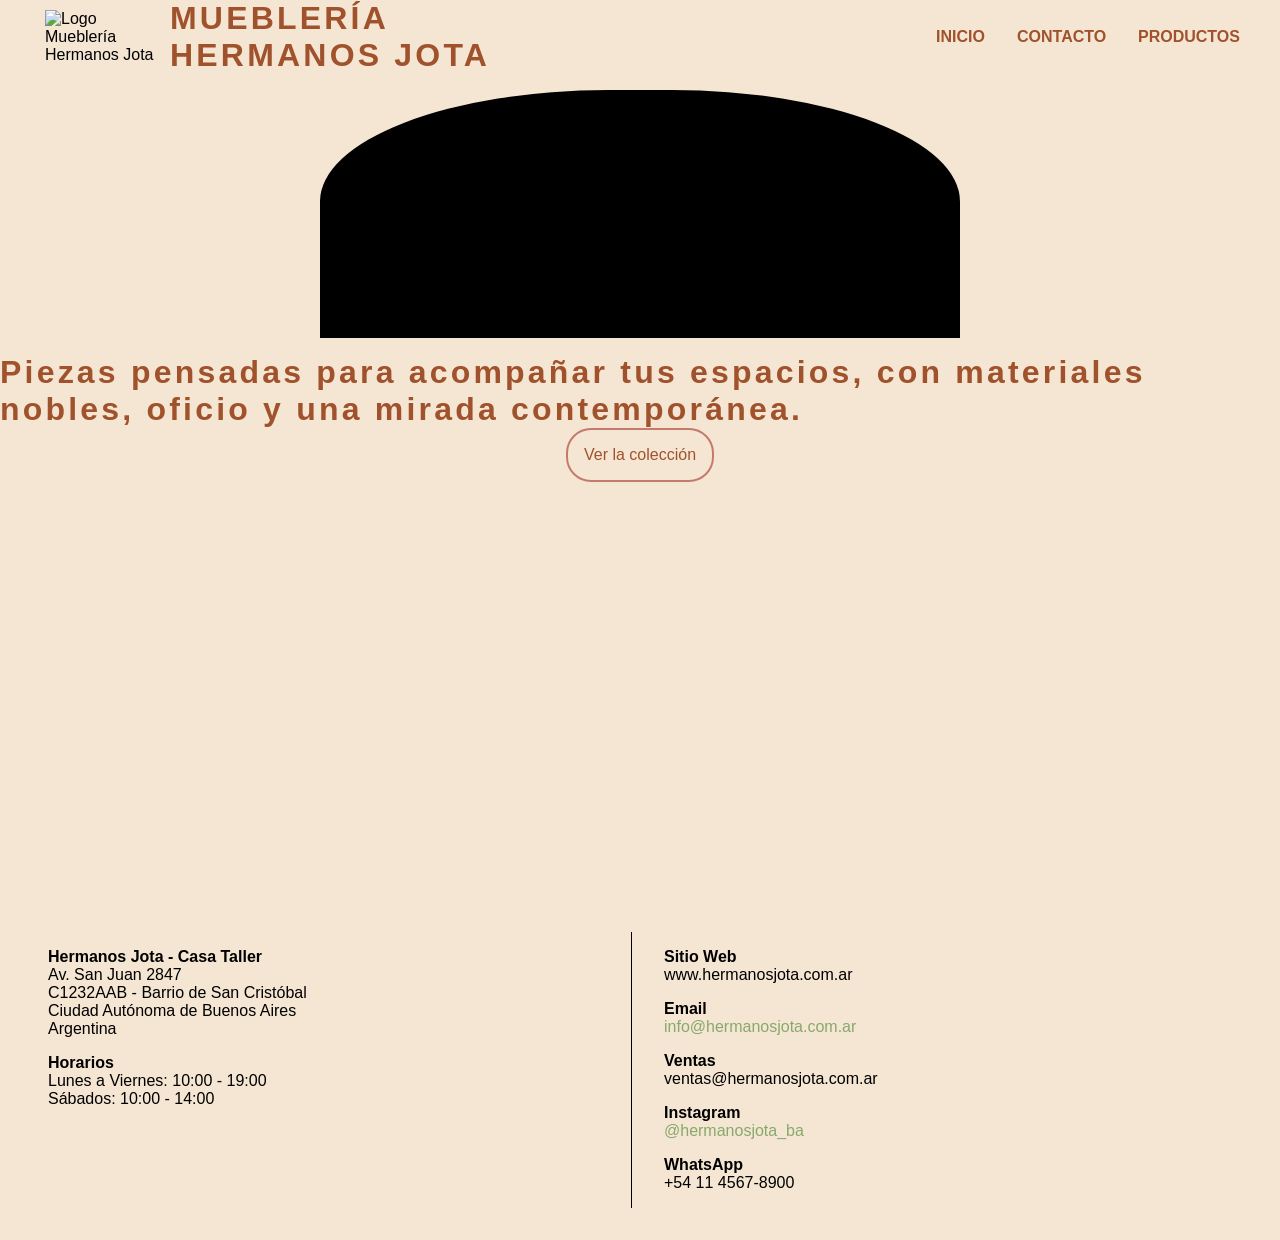
==== commit 7cb2e74c: "Merge pull request #6 from MatiasCarlsson/lautaro Lautaro" ====
--- a/index.html
+++ b/index.html
@@ -1,134 +1,73 @@
 <!DOCTYPE html>
 <html lang="es">
 <head>
+    <link rel="stylesheet" href="./css/style.css">
+    <link rel="icon" type="image/x-icon" href="assets/icons/logo.svg">
     <meta charset="UTF-8">
     <meta name="viewport" content="width=device-width, initial-scale=1.0">
-    <title>Mueblería Hermanos Jota | Diseño & Artesanía</title>
-    
-    <link rel="icon" type="image/x-icon" href="assets/icons/logo.svg">
-    
-    <link rel="preconnect" href="https://fonts.googleapis.com">
-    <link rel="preconnect" href="https://fonts.gstatic.com" crossorigin>
-    <link href="https://fonts.googleapis.com/css2?family=Inter:wght@300;400;500;600;700&family=Playfair+Display:ital,wght@0,500;0,600;0,700;1,400&display=swap" rel="stylesheet">
-    
-    <link rel="stylesheet" href="./css/style.css">
+    <title>MUEBLERÍA HERMANOS JOTA</title>
 </head>
 <body>
+    <div class="hero-section">
+        <header>
+            <nav>
+                <div class="brand-container">
+                    <img src="./assets/icons/logo.svg" alt="Logo Mueblería Hermanos Jota" class="logo">
+                    <a href="#"  class="title">MUEBLERÍA<br>HERMANOS JOTA</a>
+                </div>
+    
+                <button class="menu-btn" id="menuBtn">☰</button>
+    
+                <ul class="nav-links" id="navLinks">
+                    <li><a href="#">INICIO</a></li>
+                    <li><a href="#CONTACTO">CONTACTO</a></li>
+                    <li><a href="#PRODUCTOS">PRODUCTOS</a></li>
+                </ul>
 
-    <header class="header">
-        <nav class="nav-container">
-            <a href="#" class="brand-container">
-                <img src="./assets/icons/logo.svg" alt="Logo Mueblería Hermanos Jota" class="logo">
-                <span class="brand-title">MUEBLERÍA<br>HERMANOS JOTA</span>
-            </a>
-
-            <button class="menu-btn" id="menuBtn" aria-label="Navegación" aria-expanded="false">
-                <span class="menu-icon"></span>
-            </button>
-
-            <ul class="nav-links" id="navLinks">
-                <li><a href="#">INICIO</a></li>
-                <li><a href="#PRODUCTOS">PRODUCTOS</a></li>
-                <li><a href="#CONTACTO">CONTACTO</a></li>
-            </ul>
-        </nav>
-    </header>
-
-    <main>
-        <section class="hero-section">
-            <div class="hero-container">
-                <div class="hero-text">
-                    <span class="hero-badge">Colección 2026</span>
-                    <h1 class="hero-title">Diseño que abraza el paso del tiempo</h1>
-                    <p class="hero-subtitle">Elaborado con maestría, madera seleccionada y elegancia contemporánea.</p>
-                    <div class="hero-actions">
-                        <a href="#PRODUCTOS" class="btn btn-primary">Ver la colección</a>
-                        <a href="#CONTACTO" class="btn btn-outline">Visitar Taller</a>
-                    </div>
-                </div>
-
-                <div class="hero-visual">
-                    <div class="arch-card">
-                        <img class="hero-img" src="assets/images/Sillón Copacabana.png" alt="Sillón Copacabana en madera de autor">
-                    </div>
-                </div>
+            </nav>
+        </header>
+        <main>
+            <div class="hero">
+                <div class="product-card"></div>
+                <h1 class="title">Piezas pensadas para acompañar tus espacios, con materiales nobles, oficio y una mirada contemporánea.</h1>
+                <a href="pages/productos.html" class="btn">Ver la colección</a>
+            </div>
+        </main>
+    </div>
+    <footer>
+        <section class="business-info">
+            <div class="location">
+                <h4>Hermanos Jota - Casa Taller</h4>
+                <p>Av. San Juan 2847<br>C1232AAB - Barrio de San Cristóbal<br>Ciudad Autónoma de Buenos Aires<br>Argentina</p>
+            </div>
+            <div class="hours">
+                <h4>Horarios</h4>
+                <p>Lunes a Viernes: 10:00 - 19:00<br>Sábados: 10:00 - 14:00</p>
             </div>
         </section>
-
-        <section class="products-section" id="PRODUCTOS">
-            <div class="section-header">
-                <h2 class="section-title">Destacados</h2>
-                <p class="section-subtitle">Una selección de nuestras piezas artesanales</p>
+        <section class="contact">
+            <div class="website">
+                <h4>Sitio Web</h4>
+                <p>www.hermanosjota.com.ar</p>
             </div>
-
-            <div class="products-grid" id="featuredProducts"></div>
-
-            <div class="see-more-container">
-                <a href="pages/productos.html" class="btn btn-outline">Ver catálogo completo</a>
+            <div class="email">
+                <h4>Email</h4>
+                <a class="email-contact" href="mailto:info@hermanosjota.com.ar">info@hermanosjota.com.ar</a>    
+            </div>
+            <div class="ventas">
+                <h4>Ventas</h4>
+                <p>ventas@hermanosjota.com.ar</p>                
+            </div>
+            <div class="instagram">
+                <h4>Instagram</h4>
+                <a class="instagram-contact" href="https://instagram.com/hermanosjota_ba">@hermanosjota_ba</a>               
+            </div>
+            <div class="whatsapp">
+                <h4>WhatsApp</h4>
+                <p>+54 11 4567-8900</p>                
             </div>
         </section>
-    </main>
-
-    <footer class="footer" id="CONTACTO">
-        <div class="footer-container">
-            <div class="footer-col footer-info">
-                <div class="footer-brand">
-                    <img src="./assets/icons/logo.svg" alt="Logo Hermanos Jota" class="footer-logo">
-                    <h4>Hermanos Jota — Casa Taller</h4>
-                </div>
-                <p class="address">
-                    Av. San Juan 2847<br>
-                    C1232AAB — San Cristóbal<br>
-                    Ciudad Autónoma de Buenos Aires, Argentina
-                </p>
-                <div class="hours">
-                    <p><strong>Horarios de atención:</strong></p>
-                    <p>Lun a Vie: 10:00 - 19:00 hs</p>
-                    <p>Sábados: 10:00 - 14:00 hs</p>
-                </div>
-            </div>
-
-            <div class="footer-col footer-links-col">
-                <h4>Navegación</h4>
-                <ul class="footer-links">
-                    <li><a href="#">Inicio</a></li>
-                    <li><a href="#PRODUCTOS">Colección Destacada</a></li>
-                    <li><a href="#CONTACTO">Contacto & Ubicación</a></li>
-                </ul>
-            </div>
-
-            <div class="footer-col footer-contact">
-                <h4>Contacto Directo</h4>
-                <ul class="contact-list">
-                    <li>
-                        <span>Sitio Web</span>
-                        <a href="https://www.hermanosjota.com.ar" target="_blank" rel="noopener">www.hermanosjota.com.ar</a>
-                    </li>
-                    <li>
-                        <span>Email General</span>
-                        <a href="mailto:info@hermanosjota.com.ar">info@hermanosjota.com.ar</a>
-                    </li>
-                    <li>
-                        <span>Ventas</span>
-                        <a href="mailto:ventas@hermanosjota.com.ar">ventas@hermanosjota.com.ar</a>
-                    </li>
-                    <li>
-                        <span>Instagram</span>
-                        <a href="https://instagram.com/hermanosjota_ba" target="_blank" rel="noopener">@hermanosjota_ba</a>
-                    </li>
-                    <li>
-                        <span>WhatsApp</span>
-                        <a href="https://wa.me/541145678900" target="_blank" rel="noopener">+54 11 4567-8900</a>
-                    </li>
-                </ul>
-            </div>
-        </div>
-
-        <div class="footer-bottom">
-            <p>&copy; 2026 Mueblería Hermanos Jota. Todos los derechos reservados.</p>
-        </div>
     </footer>
-
     <script src="js/script.js"></script>
 </body>
 </html>
--- a/css/style.css
+++ b/css/style.css
@@ -1,661 +1,245 @@
 :root {
     --siena-tostado: #A0522D;
-    --verde-salvia: #6b8e51;
-    --alabastro-calido: #FAF5EF;
-    --alabastro-card: #FFFFFF;
+    --verde-salvia: #87A96B;
+    --alabastro-calido: #F5E6D3;
     --vara-de-oro: #D4A437;
     --rosa-polvoriento: #C47A6D;
-    --texto-oscuro: #2D2522;
-    --texto-mutado: #665D59;
-    --borde-suave: #EAE1D5;
 
     --color-primary: var(--siena-tostado);
     --color-secondary: var(--verde-salvia);
     --bg-primary: var(--alabastro-calido);
-    --bg-card: var(--alabastro-card);
     --color-accent: var(--vara-de-oro);
     --color-accent-soft: var(--rosa-polvoriento);
 
-    --font-primary: 'Inter', system-ui, -apple-system, sans-serif;
-    --font-secondary: 'Playfair Display', Georgia, serif;
-
-    --sombra-card: 0 10px 25px rgba(160, 82, 45, 0.08);
-    --sombra-hover: 0 15px 35px rgba(160, 82, 45, 0.16);
-    --transicion-suave: all 0.3s cubic-bezier(0.4, 0, 0.2, 1);
+    --font-primary: 'Inter', sans-serif;
+    --font-secondary: 'Playfair Display', Georgia
 }
 
 * {
     margin: 0;
     padding: 0;
     box-sizing: border-box;
-}
-
-html {
-    scroll-behavior: smooth;
-}
-
-body {
+    font-family: var(--font-primary);
+}
+
+body{
     min-height: 100vh;
     display: flex;
     flex-direction: column;
     background-color: var(--bg-primary);
-    color: var(--texto-oscuro);
-    font-family: var(--font-primary);
-    line-height: 1.6;
-    overflow-x: hidden;
-}
-
-img {
-    max-width: 100%;
-    height: auto;
-    display: block;
-}
-
-.header {
-    position: sticky;
-    top: 0;
-    z-index: 100;
-    background-color: rgba(250, 245, 239, 0.95);
-    backdrop-filter: blur(8px);
-    border-bottom: 1px solid var(--borde-suave);
-    padding: 0.75rem 1.5rem;
-}
-
-.nav-container {
-    max-width: 1200px;
+}
+
+.hero-section {
+    display: flex;
+    flex-direction: column;
+    height: 100vh;
+}
+
+header{
+    position: relative;
+    background-color: var(--bg-primary);
+}
+
+main{
+    display: flex;
+    flex-direction: column;
+    flex:1;
+}
+
+footer{
+    background-color: var(--bg-primary);
+    padding: 2rem;
+}
+
+footer * {
+    text-align: center;
+}
+
+footer div {
+    margin:1rem;
+}
+
+
+nav{
+    display: flex;
     margin: 0 auto;
-    display: flex;
     justify-content: space-between;
     align-items: center;
-    position: relative;
-}
-
-.brand-container {
-    display: flex;
-    align-items: center;
-    gap: 0.75rem;
-    text-decoration: none;
-}
-
-.logo {
-    width: 45px;
-    height: 45px;
-    object-fit: contain;
-}
-
-.brand-title {
-    color: var(--color-primary);
-    font-family: var(--font-secondary);
-    font-size: 1.1rem;
-    font-weight: 700;
-    line-height: 1.15;
-    letter-spacing: 0.05em;
+    max-width: 1200px;
 }
 
 .menu-btn {
-    display: flex;
-    align-items: center;
-    justify-content: center;
+    display: block;
+    cursor: pointer;
     background: none;
-    border: 1px solid var(--color-primary);
-    border-radius: 6px;
-    padding: 0.6rem 0.75rem;
-    cursor: pointer;
-    transition: var(--transicion-suave);
-}
-
-.menu-icon,
-.menu-icon::before,
-.menu-icon::after {
-    display: block;
-    width: 18px;
-    height: 2px;
-    background-color: var(--color-primary);
-    transition: var(--transicion-suave);
-    position: relative;
-}
-
-.menu-icon::before,
-.menu-icon::after {
-    content: '';
-    position: absolute;
-    left: 0;
-}
-
-.menu-icon::before {
-    top: -6px;
-}
-
-.menu-icon::after {
-    top: 6px;
+    border: none;
+    font-size: 1.5rem;
+    transition: all .2s ease;
+    will-change: transform;
+    color: var(--color-primary);
+    margin: 1rem;
 }
 
 .menu-btn:hover {
-    background-color: var(--color-primary);
-}
-
-.menu-btn:hover .menu-icon,
-.menu-btn:hover .menu-icon::before,
-.menu-btn:hover .menu-icon::after {
-    background-color: #FFF;
+    transform: scale(1.1);
 }
 
 .nav-links {
     list-style: none;
     display: flex;
     flex-direction: column;
+
     position: absolute;
-    top: calc(100% + 0.75rem);
-    left: -1.5rem;
-    right: -1.5rem;
-    background-color: var(--bg-primary);
-    border-bottom: 1px solid var(--borde-suave);
-    padding: 0;
-    gap: 0;
+    top:100%;
+    left: 0;
+    width: 100%;
+    background-color: var(--bg-primary);
+    padding: 1rem 0;
+    text-align: center;
+    gap:1rem;
+
+
+
     max-height: 0;
     opacity: 0;
     overflow: hidden;
-    transition: max-height 0.4s ease, opacity 0.3s ease, padding 0.3s ease;
-    box-shadow: 0 10px 20px rgba(0,0,0,0.05);
+    padding: 0;
+    transform: translateY(-10px);
+    transition: 
+        max-height 0.4s cubic-bezier(0.4, 0, 0.2, 1),
+        opacity 0.3s ease,
+        transform 0.3s ease-in,
+        padding 0.3s ease;
+    box-shadow: 0 8px 12px rgba(0, 0, 0, 0.1);
+
+    z-index: 20;
 }
 
 .nav-links.active {
-    max-height: 250px;
+    max-height: 300px;
     opacity: 1;
     padding: 1rem 0;
-}
-
-.nav-links li a {
+    transform: translateY(0);
+}
+
+.nav-links a{
+    will-change: transform;
     display: block;
-    padding: 0.75rem 2rem;
-    text-decoration: none;
-    color: var(--color-primary);
-    font-weight: 600;
-    font-size: 0.95rem;
-    letter-spacing: 0.05em;
-    transition: var(--transicion-suave);
-    text-align: center;
-}
-
-.nav-links li a:hover {
-    background-color: rgba(160, 82, 45, 0.08);
-    color: var(--color-accent-soft);
-}
-
-.hero-section {
-    padding: 2.5rem 1.5rem;
-    max-width: 1200px;
-    margin: 0 auto;
+    text-decoration: none;
+    transition: all 0.2s ease;
+    color: var(--color-primary);
+    font-weight: bold;
+    font-size: 12pt;
+    line-height: 1.6;
+}
+
+.nav-links a:hover {
+    transform: translateY(-2px);
+}
+
+.brand-container {
+    display: flex;
+    align-items: center;
+}
+
+.title {
+    color: var(--color-primary);
+    font-size: 1.5rem;
+    letter-spacing: 0.1em;
+    font-weight: bold;
+    text-decoration: none;
+}
+
+.logo {
+    width: 120px;
+    margin: 5px;
+}
+
+.hero {
+    position: relative;
+    flex: 1;
     width: 100%;
-}
-
-.hero-container {
-    display: flex;
-    flex-direction: column;
-    gap: 2.5rem;
-    align-items: center;
-}
-
-.hero-text {
-    display: flex;
-    flex-direction: column;
-    align-items: center;
-    text-align: center;
-    gap: 1.25rem;
-}
-
-.hero-badge {
-    display: inline-block;
-    background-color: rgba(196, 122, 109, 0.15);
-    color: var(--color-primary);
-    padding: 0.35rem 1rem;
-    border-radius: 20px;
-    font-size: 0.85rem;
-    font-weight: 600;
-    letter-spacing: 0.08em;
-    text-transform: uppercase;
-}
-
-.hero-title {
-    font-family: var(--font-secondary);
-    font-size: clamp(2rem, 5vw, 3.8rem);
-    font-weight: 700;
-    color: var(--color-primary);
-    line-height: 1.2;
-}
-
-.hero-subtitle {
-    font-size: clamp(1rem, 2vw, 1.25rem);
-    color: var(--texto-mutado);
-    max-width: 600px;
-}
-
-.hero-actions {
-    display: flex;
-    flex-wrap: wrap;
-    gap: 1rem;
-    justify-content: center;
-    margin-top: 0.5rem;
+    overflow: hidden;
+    display: flex;
+    flex-direction: column;
+}
+
+.hero-img {
+    position: absolute;
+    width: 100px;
+    top: 90%;
+    left: 0;
+    object-fit: cover;
+    z-index: 1;
+}
+
+.email-contact, .instagram-contact {
+    text-decoration: none;
+    color: var(--color-secondary);
 }
 
 .btn {
-    display: inline-flex;
-    align-items: center;
-    justify-content: center;
-    padding: 0.85rem 1.8rem;
-    border-radius: 30px;
-    text-decoration: none;
-    font-weight: 600;
-    font-size: 0.95rem;
-    transition: var(--transicion-suave);
-    cursor: pointer;
-}
-
-.btn-primary {
-    background-color: var(--color-primary);
-    color: #FFF;
-    box-shadow: 0 4px 14px rgba(160, 82, 45, 0.3);
-}
-
-.btn-primary:hover {
-    background-color: #874223;
-    transform: translateY(-2px);
-    box-shadow: 0 6px 20px rgba(160, 82, 45, 0.4);
-}
-
-.btn-outline {
-    background-color: transparent;
-    color: var(--color-primary);
-    border: 2px solid var(--color-primary);
-}
-
-.btn-outline:hover {
-    background-color: var(--color-primary);
-    color: #FFF;
-    transform: translateY(-2px);
-}
-
-.hero-visual {
-    width: 100%;
-    max-width: 450px;
-    display: flex;
-    justify-content: center;
-}
-
-.arch-card {
-    position: relative;
-    width: 85%;
-    max-width: 380px;
-    aspect-ratio: 4/5;
-    background-color: var(--rosa-polvoriento);
-    border-radius: 200px 200px 20px 20px;
-    display: flex;
-    align-items: flex-end;
-    justify-content: center;
-    box-shadow: var(--sombra-card);
-}
-
-.hero-img {
-    width: 135%;
-    max-width: none;
-    margin-bottom: -5%;
-    filter: drop-shadow(0 15px 20px rgba(0,0,0,0.25));
-    transition: var(--transicion-suave);
-}
-
-.hero-visual:hover .hero-img {
-    transform: scale(1.04) translateY(-5px);
-}
-
-.features-bar {
-    background-color: var(--bg-card);
-    border-y: 1px solid var(--borde-suave);
-    padding: 2.5rem 1.5rem;
-    display: grid;
-    grid-template-columns: 1fr;
-    gap: 2rem;
-    max-width: 1200px;
-    margin: 2rem auto;
-    border-radius: 16px;
-    box-shadow: var(--sombra-card);
-}
-
-.feature-item {
-    text-align: center;
-    padding: 0 1rem;
-}
-
-.feature-icon {
-    font-size: 2rem;
-    display: block;
-    margin-bottom: 0.5rem;
-}
-
-.feature-item h3 {
-    font-family: var(--font-secondary);
-    color: var(--color-primary);
-    font-size: 1.15rem;
-    margin-bottom: 0.25rem;
-}
-
-.feature-item p {
-    color: var(--texto-mutado);
-    font-size: 0.9rem;
-}
-
-.products-section {
-    max-width: 1200px;
-    margin: 3rem auto;
-    padding: 0 1.5rem;
-}
-
-.section-header {
-    text-align: center;
-    margin-bottom: 2.5rem;
-}
-
-.section-title {
-    font-family: var(--font-secondary);
-    font-size: clamp(1.8rem, 4vw, 2.6rem);
-    color: var(--color-primary);
-    margin-bottom: 0.5rem;
-}
-
-.section-subtitle {
-    color: var(--texto-mutado);
-    font-size: 1rem;
-    max-width: 600px;
-    margin: 0 auto;
-}
-
-.products-grid {
-    display: grid;
-    grid-template-columns: repeat(auto-fit, minmax(280px, 1fr));
-    gap: 2rem;
+    padding: 1rem;
+    text-decoration: none;
+    border:2px solid var(--rosa-polvoriento);
+    border-radius: 25px;
+    display: inline;
+    align-self: center;
+    color: var(--color-primary);
 }
 
 .product-card {
-    background-color: var(--bg-card);
-    border-radius: 16px;
-    overflow: hidden;
-    border: 1px solid var(--borde-suave);
-    box-shadow: var(--sombra-card);
-    transition: var(--transicion-suave);
-    display: flex;
-    flex-direction: column;
-}
-
-.product-card:hover {
-    transform: translateY(-6px);
-    box-shadow: var(--sombra-hover);
-}
-
-.product-image-box {
-    background-color: rgba(245, 230, 211, 0.4);
-    padding: 1.5rem;
-    height: 220px;
-    display: flex;
-    align-items: center;
-    justify-content: center;
-    overflow: hidden;
-}
-
-.product-image-box img {
-    max-height: 100%;
-    object-fit: contain;
-    transition: var(--transicion-suave);
-    filter: drop-shadow(0 8px 12px rgba(0,0,0,0.12));
-}
-
-.product-card:hover .product-image-box img {
-    transform: scale(1.06);
-}
-
-.product-details {
-    padding: 1.5rem;
-    display: flex;
-    flex-direction: column;
-    flex: 1;
-}
-
-.product-category {
-    font-size: 0.75rem;
-    text-transform: uppercase;
-    letter-spacing: 0.1em;
-    color: var(--color-secondary);
-    font-weight: 700;
-    margin-bottom: 0.35rem;
-}
-
-.product-title {
-    font-family: var(--font-secondary);
-    font-size: 1.25rem;
-    color: var(--color-primary);
-    margin-bottom: 0.5rem;
-}
-
-.product-description {
-    font-size: 0.88rem;
-    color: var(--texto-mutado);
-    margin-bottom: 1.25rem;
-    flex: 1;
-}
-
-.product-footer {
-    display: flex;
-    justify-content: space-between;
-    align-items: center;
-    padding-top: 1rem;
-    border-top: 1px solid var(--borde-suave);
-}
-
-.product-price {
-    font-size: 1.2rem;
-    font-weight: 700;
-    color: var(--color-primary);
-}
-
-.btn-card {
-    text-decoration: none;
-    background-color: var(--bg-primary);
-    color: var(--color-primary);
-    border: 1px solid var(--color-primary);
-    padding: 0.45rem 1rem;
-    border-radius: 20px;
-    font-size: 0.85rem;
-    font-weight: 600;
-    transition: var(--transicion-suave);
-}
-
-.btn-card:hover {
-    background-color: var(--color-primary);
-    color: #FFF;
-}
-
-.see-more-container {
-    text-align: center;
-    margin-top: 2.5rem;
-}
-
-.footer {
-    background-color: #261E1B;
-    color: #D5CBC4;
-    margin-top: 4rem;
-    padding: 3.5rem 1.5rem 1.5rem 1.5rem;
-}
-
-.footer-container {
-    max-width: 1200px;
-    margin: 0 auto;
-    display: grid;
-    grid-template-columns: 1fr;
-    gap: 2.5rem;
-}
-
-.footer-col h4 {
-    font-family: var(--font-secondary);
-    color: var(--vara-de-oro);
-    font-size: 1.2rem;
-    margin-bottom: 1.25rem;
-    letter-spacing: 0.05em;
-}
-
-.footer-brand {
-    display: flex;
-    align-items: center;
-    gap: 0.75rem;
-    margin-bottom: 1rem;
-}
-
-.footer-logo {
-    width: 40px;
-    height: 40px;
-    filter: brightness(0) invert(1);
-}
-
-.footer-brand h4 {
-    margin-bottom: 0;
-    color: #FFF;
-}
-
-.address, .hours {
-    font-size: 0.9rem;
-    line-height: 1.7;
-    margin-bottom: 1rem;
-}
-
-.footer-links, .contact-list {
-    list-style: none;
-    display: flex;
-    flex-direction: column;
-    gap: 0.75rem;
-}
-
-.footer-links a, .contact-list a {
-    color: #D5CBC4;
-    text-decoration: none;
-    font-size: 0.9rem;
-    transition: var(--transicion-suave);
-}
-
-.footer-links a:hover, .contact-list a:hover {
-    color: var(--vara-de-oro);
-    padding-left: 4px;
-}
-
-.contact-list li {
-    display: flex;
-    flex-direction: column;
-    font-size: 0.9rem;
-}
-
-.contact-list span {
-    font-weight: 600;
-    color: #A0948D;
-    font-size: 0.8rem;
-}
-
-.footer-bottom {
-    max-width: 1200px;
-    margin: 3rem auto 0 auto;
-    padding-top: 1.5rem;
-    border-top: 1px solid rgba(255,255,255,0.1);
-    text-align: center;
-    font-size: 0.85rem;
-    color: #8C8078;
+    height: 30%;
+    width: 50%;
+    background-color: #000;
+    margin: 1rem auto;
+    border-top-right-radius: 45%;
+    border-top-left-radius: 45%;
+}
+
+h1 {
+    font-weight: 400;
 }
 
 @media (min-width: 768px) {
+    .title {
+        font-size: 2rem;
+    }
+
     .menu-btn {
         display: none;
     }
 
     .nav-links {
-        position: static;
         flex-direction: row;
-        gap: 1.5rem;
+        width: auto;
+        position: inherit;
+        gap: 2rem;
+
+        box-shadow: none;
         max-height: none;
         opacity: 1;
         overflow: visible;
-        background-color: transparent;
-        border: none;
-        box-shadow: none;
         padding: 0;
-    }
-
-    .nav-links li a {
-        padding: 0.5rem 0.75rem;
-        position: relative;
-    }
-
-    .nav-links li a::after {
-        content: '';
-        position: absolute;
-        bottom: 0;
-        left: 50%;
-        width: 0;
-        height: 2px;
-        background-color: var(--color-primary);
-        transition: var(--transicion-suave);
-        transform: translateX(-50%);
-    }
-
-    .nav-links li a:hover::after {
-        width: 80%;
-    }
-
-    .hero-container {
-        flex-direction: row;
-        justify-content: space-between;
+        transform: none;
+        transition: none;        
+    }
+
+    .nav-links a {
+        display: block;
+    }
+
+    footer {
+        display: grid;
+        grid-template-columns: repeat(2,1fr);
+        gap:1rem;
+    }
+
+    footer * {
         text-align: left;
-        min-height: 75vh;
-    }
-
-    .hero-text {
-        align-items: flex-start;
-        text-align: left;
-        flex: 1;
-    }
-
-    .hero-actions {
-        justify-content: flex-start;
-    }
-
-    .hero-visual {
-        flex: 1;
-        justify-content: flex-end;
-    }
-
-    .arch-card {
-        width: 90%;
-        max-width: 420px;
-    }
-
-    .features-bar {
-        grid-template-columns: repeat(3, 1fr);
-    }
-
-    .footer-container {
-        grid-template-columns: 1.5fr 1fr 1.2fr;
-    }
-
-    .contact-list li {
-        flex-direction: row;
-        gap: 0.5rem;
-        align-items: center;
-    }
-}
-
-@media (min-width: 1024px) {
-    .brand-title {
-        font-size: 1.25rem;
-    }
-
-    .hero-section {
-        padding: 4rem 1.5rem;
-    }
-
-    .products-grid {
-        gap: 2.5rem;
+    }
+
+    .business-info {
+        border-right: 1px solid #000;
     }
 }
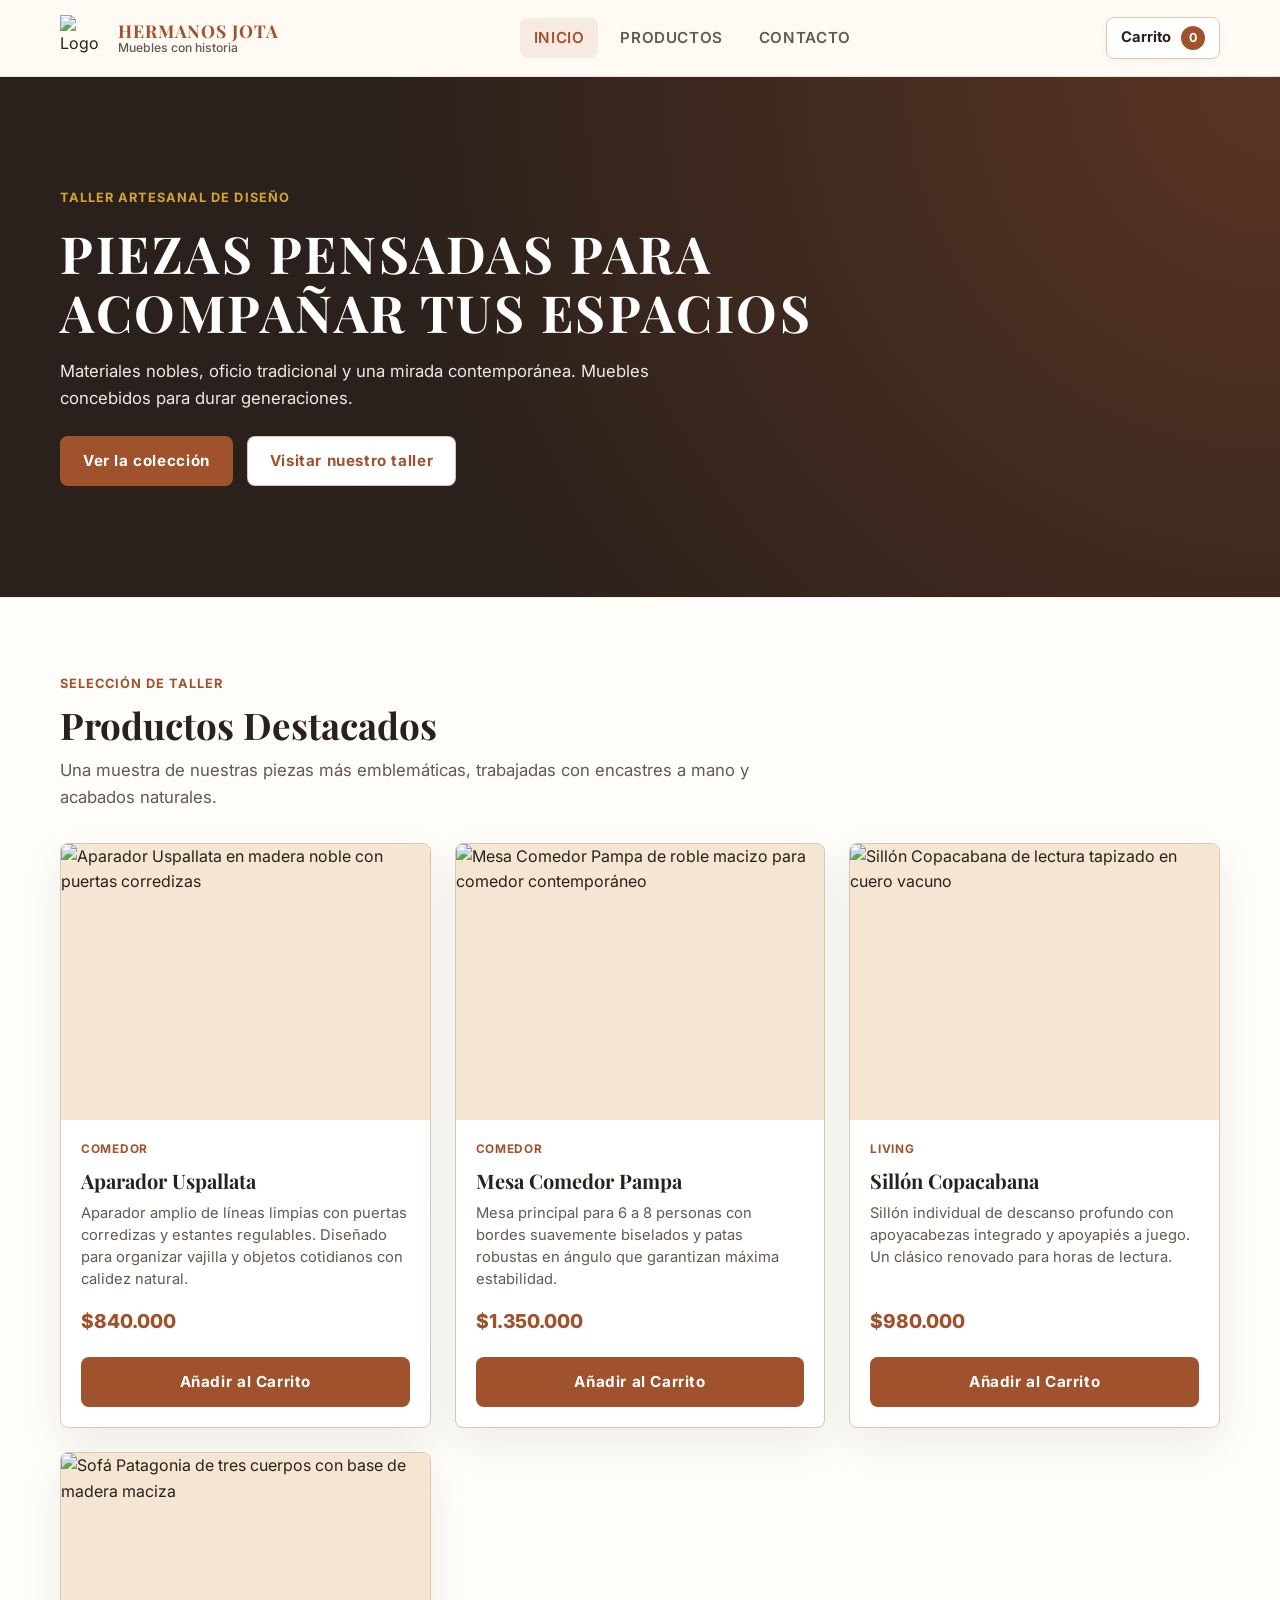
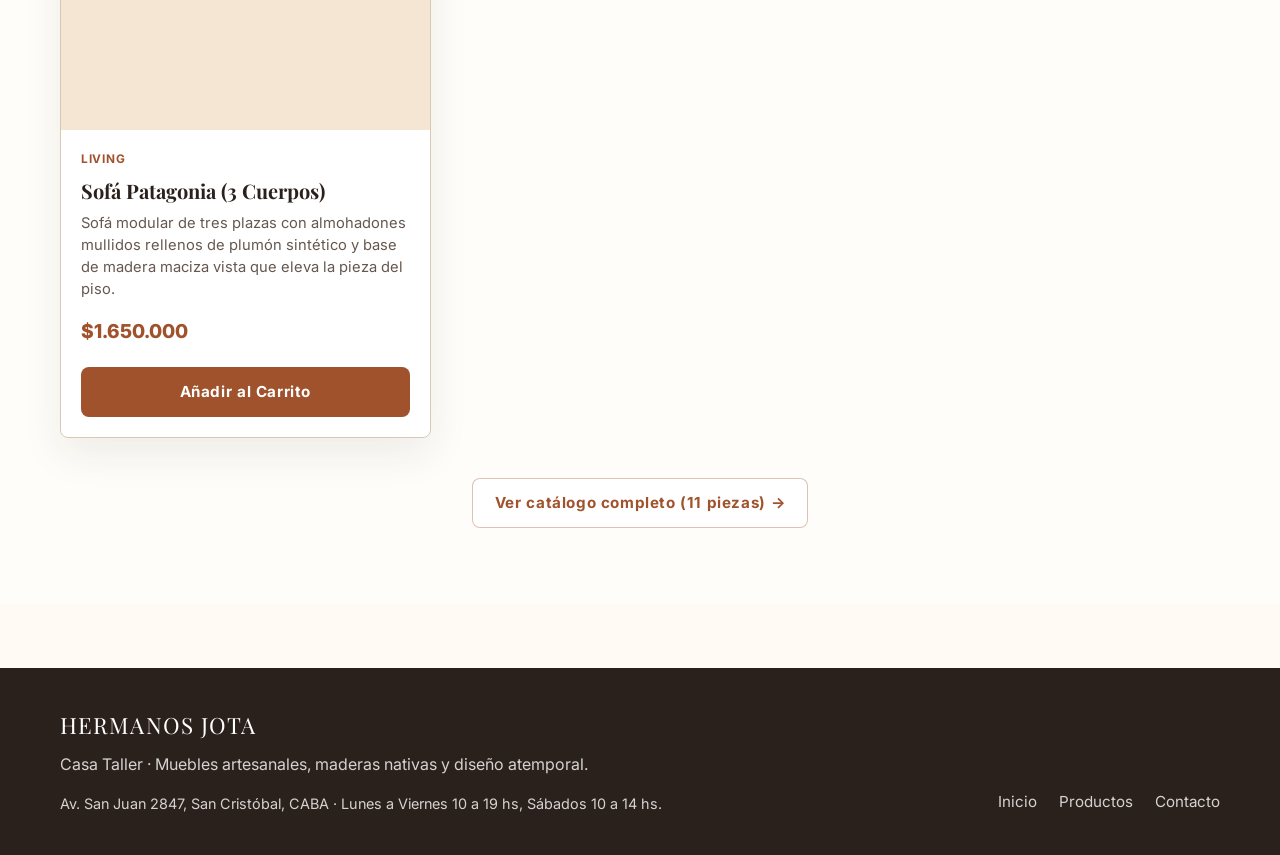
==== commit ca8ec97e: "Estructura unificada y catálogo completo Sprint 1 y 2" ====
--- a/index.html
+++ b/index.html
@@ -1,73 +1,154 @@
 <!DOCTYPE html>
 <html lang="es">
 <head>
-    <link rel="stylesheet" href="./css/style.css">
-    <link rel="icon" type="image/x-icon" href="assets/icons/logo.svg">
-    <meta charset="UTF-8">
-    <meta name="viewport" content="width=device-width, initial-scale=1.0">
-    <title>MUEBLERÍA HERMANOS JOTA</title>
+  <meta charset="UTF-8">
+  <meta name="viewport" content="width=device-width, initial-scale=1.0">
+  <meta name="description" content="Mueblería Hermanos Jota: muebles de diseño contemporáneo en maderas macizas nobles, fabricados artesanalmente en Buenos Aires.">
+  <link rel="icon" type="image/svg+xml" href="assets/icons/logo.svg">
+  <title>Mueblería Hermanos Jota | Inicio</title>
+  <link rel="stylesheet" href="css/styles.css">
 </head>
 <body>
-    <div class="hero-section">
-        <header>
-            <nav>
-                <div class="brand-container">
-                    <img src="./assets/icons/logo.svg" alt="Logo Mueblería Hermanos Jota" class="logo">
-                    <a href="#"  class="title">MUEBLERÍA<br>HERMANOS JOTA</a>
-                </div>
-    
-                <button class="menu-btn" id="menuBtn">☰</button>
-    
-                <ul class="nav-links" id="navLinks">
-                    <li><a href="#">INICIO</a></li>
-                    <li><a href="#CONTACTO">CONTACTO</a></li>
-                    <li><a href="#PRODUCTOS">PRODUCTOS</a></li>
-                </ul>
+  <a class="enlace-saltar" href="#contenido-principal">Saltar al contenido</a>
 
-            </nav>
-        </header>
-        <main>
-            <div class="hero">
-                <div class="product-card"></div>
-                <h1 class="title">Piezas pensadas para acompañar tus espacios, con materiales nobles, oficio y una mirada contemporánea.</h1>
-                <a href="pages/productos.html" class="btn">Ver la colección</a>
+  <!-- Header con logo, navegación y carrito con contador -->
+  <header class="encabezado-sitio">
+    <div class="contenedor encabezado-contenido">
+      <a class="marca" href="index.html" aria-label="Hermanos Jota - Inicio">
+        <img class="marca-logo" src="assets/icons/logo.svg" alt="Logo Hermanos Jota" width="48" height="48">
+        <span class="marca-texto">
+          <span class="marca-nombre">Hermanos Jota</span>
+          <span class="marca-subtitulo">Muebles con historia</span>
+        </span>
+      </a>
+
+      <nav class="navegacion-principal" aria-label="Navegación principal">
+        <ul class="lista-navegacion">
+          <li><a class="enlace-navegacion" href="index.html" aria-current="page">Inicio</a></li>
+          <li><a class="enlace-navegacion" href="pages/productos.html">Productos</a></li>
+          <li><a class="enlace-navegacion" href="pages/contacto.html">Contacto</a></li>
+        </ul>
+      </nav>
+
+      <div class="acciones-encabezado">
+        <a class="indicador-carrito" href="pages/productos.html" aria-label="Carrito con 0 productos">
+          <span>Carrito</span>
+          <span class="contador-carrito" data-cart-count>0</span>
+        </a>
+      </div>
+    </div>
+  </header>
+
+  <main id="contenido-principal">
+    <!-- Hero Banner principal -->
+    <section class="portada">
+      <div class="contenedor">
+        <p class="volanta" style="color: var(--color-oro);">Taller artesanal de diseño</p>
+        <h1>Piezas pensadas para acompañar tus espacios</h1>
+        <p class="bajada">
+          Materiales nobles, oficio tradicional y una mirada contemporánea. Muebles concebidos para durar generaciones.
+        </p>
+        <div class="acciones-portada" style="margin-top: 24px;">
+          <a href="pages/productos.html" class="boton boton-principal">Ver la colección</a>
+          <a href="pages/contacto.html" class="boton boton-secundario">Visitar nuestro taller</a>
+        </div>
+      </div>
+    </section>
+
+    <!-- 3-4 Productos destacados cargados dinámicamente -->
+    <section class="seccion seccion-destacados" aria-labelledby="titulo-destacados">
+      <div class="contenedor">
+        <div class="encabezado-seccion">
+          <p class="volanta">Selección de taller</p>
+          <h2 id="titulo-destacados">Productos Destacados</h2>
+          <p class="bajada">
+            Una muestra de nuestras piezas más emblemáticas, trabajadas con encastres a mano y acabados naturales.
+          </p>
+        </div>
+
+        <p id="destacados-status" class="estado-catalogo" role="status">Cargando piezas destacadas...</p>
+
+        <div id="contenedor-destacados" class="grilla-productos" aria-live="polite"></div>
+
+        <div style="text-align: center; margin-top: 40px;">
+          <a href="pages/productos.html" class="boton boton-secundario">Ver catálogo completo (11 piezas) &rarr;</a>
+        </div>
+      </div>
+    </section>
+  </main>
+
+  <!-- Footer con información básica -->
+  <footer class="pie-sitio">
+    <div class="contenedor pie-contenido">
+      <div class="pie-marca">
+        <span class="pie-titulo">Hermanos Jota</span>
+        <p>Casa Taller · Muebles artesanales, maderas nativas y diseño atemporal.</p>
+        <p style="font-size: 0.9rem; margin-top: 6px;">Av. San Juan 2847, San Cristóbal, CABA · Lunes a Viernes 10 a 19 hs, Sábados 10 a 14 hs.</p>
+      </div>
+      <ul class="enlaces-pie" aria-label="Enlaces del sitio">
+        <li><a href="index.html">Inicio</a></li>
+        <li><a href="pages/productos.html">Productos</a></li>
+        <li><a href="pages/contacto.html">Contacto</a></li>
+      </ul>
+    </div>
+  </footer>
+
+  <!-- Scripts -->
+  <script src="js/productos.js"></script>
+  <script>
+    document.addEventListener("DOMContentLoaded", async () => {
+      const contenedor = document.getElementById("contenedor-destacados");
+      const statusEl = document.getElementById("destacados-status");
+
+      try {
+        // Carga asíncrona simulada vía setTimeout / async-await
+        const catalogo = await obtenerProductos(400);
+
+        // Filtrar 3 o 4 productos destacados
+        const destacados = catalogo.filter((p) => p.destacado).slice(0, 4);
+
+        if (statusEl) statusEl.hidden = true;
+        contenedor.innerHTML = "";
+
+        destacados.forEach((item) => {
+          const card = document.createElement("article");
+          card.className = "tarjeta-producto";
+          card.innerHTML = `
+            <a class="tarjeta-enlace" href="pages/producto.html?id=${item.id}" aria-label="Ver detalles de ${item.nombre}">
+              <img src="${item.imagen}" alt="${item.alt}" loading="lazy" width="600" height="450">
+              <div class="cuerpo-tarjeta-producto">
+                <span class="categoria-tag">${item.categoria}</span>
+                <h3>${item.nombre}</h3>
+                <p class="datos-producto">${item.descripcion}</p>
+                <p class="precio">${formatearPrecio(item.precio)}</p>
+              </div>
+            </a>
+            <div class="acciones-tarjeta">
+              <button type="button" class="boton boton-principal btn-agregar" data-id="${item.id}">
+                Añadir al Carrito
+              </button>
             </div>
-        </main>
-    </div>
-    <footer>
-        <section class="business-info">
-            <div class="location">
-                <h4>Hermanos Jota - Casa Taller</h4>
-                <p>Av. San Juan 2847<br>C1232AAB - Barrio de San Cristóbal<br>Ciudad Autónoma de Buenos Aires<br>Argentina</p>
-            </div>
-            <div class="hours">
-                <h4>Horarios</h4>
-                <p>Lunes a Viernes: 10:00 - 19:00<br>Sábados: 10:00 - 14:00</p>
-            </div>
-        </section>
-        <section class="contact">
-            <div class="website">
-                <h4>Sitio Web</h4>
-                <p>www.hermanosjota.com.ar</p>
-            </div>
-            <div class="email">
-                <h4>Email</h4>
-                <a class="email-contact" href="mailto:info@hermanosjota.com.ar">info@hermanosjota.com.ar</a>    
-            </div>
-            <div class="ventas">
-                <h4>Ventas</h4>
-                <p>ventas@hermanosjota.com.ar</p>                
-            </div>
-            <div class="instagram">
-                <h4>Instagram</h4>
-                <a class="instagram-contact" href="https://instagram.com/hermanosjota_ba">@hermanosjota_ba</a>               
-            </div>
-            <div class="whatsapp">
-                <h4>WhatsApp</h4>
-                <p>+54 11 4567-8900</p>                
-            </div>
-        </section>
-    </footer>
-    <script src="js/script.js"></script>
+          `;
+          contenedor.appendChild(card);
+        });
+
+        // Event listener para añadir al carrito
+        contenedor.addEventListener("click", (e) => {
+          const btn = e.target.closest(".btn-agregar");
+          if (!btn) return;
+          const productoId = btn.getAttribute("data-id");
+          const prod = catalogo.find((p) => p.id === productoId);
+          agregarAlCarrito(productoId, 1);
+          mostrarNotificacionCarrito(`"${prod ? prod.nombre : "Producto"}" añadido al carrito`);
+        });
+
+      } catch (err) {
+        console.error(err);
+        if (statusEl) {
+          statusEl.textContent = "No pudimos cargar los productos destacados. Intente nuevamente.";
+        }
+      }
+    });
+  </script>
 </body>
 </html>
--- a/css/styles.css
+++ b/css/styles.css
@@ -0,0 +1,1088 @@
+/* ==========================================================================
+   MUEBLERÍA HERMANOS JOTA - HOJA DE ESTILOS UNIFICADA
+   Sprint 1 y 2 - ITBA Full Stack Developer
+   ========================================================================== */
+
+/* --------------------------------------------------------------------------
+   1. IMPORTACIÓN DE TIPOGRAFÍAS
+   -------------------------------------------------------------------------- */
+@import url("https://fonts.googleapis.com/css2?family=Inter:wght@300;400;500;600;700&family=Playfair+Display:ital,wght@0,400;0,600;0,700;1,400&display=swap");
+
+/* --------------------------------------------------------------------------
+   2. VARIABLES CSS Y SISTEMA DE DISEÑO (DESIGN TOKENS)
+   -------------------------------------------------------------------------- */
+:root {
+  /* Paleta cromática oficial */
+  --color-siena: #a0522d;
+  --color-siena-oscuro: #834225;
+  --color-salvia: #87a96b;
+  --color-alabastro: #f5e6d3;
+  --color-oro: #d4a437;
+  --color-rosa: #c47a6d;
+  --color-tinta: #2b211c;
+  --color-tinta-suave: #66584f;
+  --color-linea: #d9c8b5;
+  --color-fondo: #fffaf4;
+  --color-blanco: #ffffff;
+  --color-error: #b42318;
+  --color-exito: #2f6b3f;
+
+  /* Nombres alternativos / retrocompatibilidad */
+  --siena-tostado: var(--color-siena);
+  --verde-salvia: var(--color-salvia);
+  --alabastro-calido: var(--color-alabastro);
+  --vara-de-oro: var(--color-oro);
+  --rosa-polvoriento: var(--color-rosa);
+  --color-primary: var(--color-siena);
+  --color-secondary: var(--color-salvia);
+  --bg-primary: var(--color-fondo);
+  --color-accent: var(--color-oro);
+  --color-accent-soft: var(--color-rosa);
+
+  /* Tipografías */
+  --fuente-base: "Inter", system-ui, -apple-system, BlinkMacSystemFont, "Segoe UI", Roboto, sans-serif;
+  --fuente-titulo: "Playfair Display", Georgia, "Times New Roman", serif;
+  --font-primary: var(--fuente-base);
+  --font-secondary: var(--fuente-titulo);
+
+  /* Escalas tipográficas y espaciados */
+  --tamaño-titulo: 2.5rem;
+  --tamaño-cuerpo: 1rem;
+  --tamaño-leyenda: 0.9rem;
+  --tamaño-boton: 0.95rem;
+
+  --peso-regular: 400;
+  --peso-medium: 500;
+  --peso-semibold: 600;
+  --peso-bold: 700;
+
+  --altura-linea-cuerpo: 1.6;
+  --espaciado-titulo: 0.05em;
+  --espaciado-boton: 0.04em;
+
+  /* Layout y Dimensiones */
+  --contenedor: 1160px;
+  --radio: 8px;
+  --sombra-suave: 0 16px 40px rgba(43, 33, 28, 0.08);
+  --sombra-elevada: 0 20px 48px rgba(43, 33, 28, 0.14);
+}
+
+/* --------------------------------------------------------------------------
+   3. RESET Y NORMALIZACIÓN GLOBAL
+   -------------------------------------------------------------------------- */
+*,
+*::before,
+*::after {
+  box-sizing: border-box;
+  margin: 0;
+  padding: 0;
+}
+
+html {
+  scroll-behavior: smooth;
+  font-size: 16px;
+}
+
+body {
+  min-height: 100vh;
+  min-height: 100dvh;
+  min-width: 320px;
+  display: flex;
+  flex-direction: column;
+  background-color: var(--color-fondo);
+  color: var(--color-tinta);
+  font-family: var(--fuente-base);
+  line-height: var(--altura-linea-cuerpo);
+  -webkit-font-smoothing: antialiased;
+}
+
+main {
+  flex: 1;
+}
+
+img,
+picture {
+  display: block;
+  max-width: 100%;
+  height: auto;
+}
+
+a {
+  color: inherit;
+  text-decoration: none;
+  transition: color 180ms ease, opacity 180ms ease;
+}
+
+button,
+input,
+textarea,
+select {
+  font: inherit;
+  color: inherit;
+}
+
+button {
+  cursor: pointer;
+  background: none;
+  border: none;
+}
+
+:focus-visible {
+  outline: 3px solid rgba(212, 164, 55, 0.8);
+  outline-offset: 3px;
+}
+
+/* Accesibilidad: salto de contenido para lectores de pantalla */
+.enlace-saltar {
+  position: absolute;
+  left: 16px;
+  top: 16px;
+  z-index: 999;
+  padding: 10px 16px;
+  border-radius: var(--radio);
+  color: var(--color-blanco);
+  background: var(--color-tinta);
+  font-weight: 700;
+  transform: translateY(-160%);
+  transition: transform 180ms ease;
+}
+
+.enlace-saltar:focus {
+  transform: translateY(0);
+}
+
+.solo-lectores {
+  position: absolute;
+  width: 1px;
+  height: 1px;
+  padding: 0;
+  overflow: hidden;
+  clip: rect(0, 0, 0, 0);
+  white-space: nowrap;
+  border: 0;
+}
+
+/* --------------------------------------------------------------------------
+   4. LAYOUTS Y CONTENEDORES
+   -------------------------------------------------------------------------- */
+.contenedor {
+  width: min(100% - 32px, var(--contenedor));
+  margin-inline: auto;
+}
+
+.seccion {
+  padding-block: 56px;
+}
+
+.encabezado-seccion {
+  display: flex;
+  flex-direction: column;
+  gap: 10px;
+  max-width: 740px;
+  margin-bottom: 32px;
+}
+
+.volanta {
+  color: var(--color-siena);
+  font-size: 0.8rem;
+  font-weight: 700;
+  text-transform: uppercase;
+  letter-spacing: 0.08em;
+}
+
+.bajada {
+  color: var(--color-tinta-suave);
+  font-size: 1.05rem;
+  line-height: 1.6;
+}
+
+h1,
+h2,
+h3,
+h4 {
+  color: var(--color-tinta);
+  font-family: var(--fuente-titulo);
+  line-height: 1.15;
+  font-weight: 700;
+}
+
+h1 {
+  font-size: 2.4rem;
+  text-transform: uppercase;
+  letter-spacing: var(--espaciado-titulo);
+}
+
+h2 {
+  font-size: 1.85rem;
+}
+
+h3 {
+  font-size: 1.35rem;
+}
+
+h4 {
+  font-size: 1.1rem;
+}
+
+/* --------------------------------------------------------------------------
+   5. BOTONES Y ACCIONES
+   -------------------------------------------------------------------------- */
+.boton,
+.btn {
+  display: inline-flex;
+  min-height: 48px;
+  align-items: center;
+  justify-content: center;
+  gap: 8px;
+  padding: 12px 22px;
+  border: 1px solid transparent;
+  border-radius: var(--radio);
+  font-weight: 700;
+  font-size: var(--tamaño-boton);
+  letter-spacing: var(--espaciado-boton);
+  text-align: center;
+  transition: transform 180ms ease, background-color 180ms ease, border-color 180ms ease, box-shadow 180ms ease;
+  user-select: none;
+}
+
+.boton:hover,
+.btn:hover {
+  transform: translateY(-2px);
+}
+
+.boton:active,
+.btn:active {
+  transform: translateY(0);
+}
+
+.boton-principal {
+  color: var(--color-blanco);
+  background-color: var(--color-siena);
+}
+
+.boton-principal:hover {
+  background-color: var(--color-siena-oscuro);
+  box-shadow: 0 6px 18px rgba(160, 82, 45, 0.28);
+}
+
+.boton-secundario {
+  color: var(--color-siena);
+  border-color: rgba(160, 82, 45, 0.35);
+  background-color: var(--color-blanco);
+}
+
+.boton-secundario:hover {
+  border-color: var(--color-siena);
+  background-color: rgba(160, 82, 45, 0.08);
+}
+
+.boton-transparente {
+  color: var(--color-tinta);
+  border-color: var(--color-linea);
+  background-color: transparent;
+}
+
+.boton-transparente:hover {
+  background-color: rgba(43, 33, 28, 0.05);
+}
+
+/* --------------------------------------------------------------------------
+   6. HEADER Y NAVEGACIÓN PRINCIPAL
+   -------------------------------------------------------------------------- */
+.encabezado-sitio {
+  position: sticky;
+  top: 0;
+  z-index: 100;
+  border-bottom: 1px solid rgba(160, 82, 45, 0.15);
+  background: rgba(255, 250, 244, 0.96);
+  backdrop-filter: blur(12px);
+  -webkit-backdrop-filter: blur(12px);
+}
+
+.encabezado-contenido {
+  display: flex;
+  min-height: 76px;
+  align-items: center;
+  justify-content: space-between;
+  gap: 16px;
+  padding-block: 10px;
+  flex-wrap: wrap;
+}
+
+.marca {
+  display: inline-flex;
+  align-items: center;
+  gap: 12px;
+  text-decoration: none;
+}
+
+.marca-logo {
+  width: 46px;
+  height: 46px;
+  flex-shrink: 0;
+  object-fit: contain;
+}
+
+.marca-texto {
+  display: flex;
+  flex-direction: column;
+  line-height: 1.15;
+}
+
+.marca-nombre {
+  font-family: var(--fuente-titulo);
+  font-size: 1.1rem;
+  font-weight: 700;
+  text-transform: uppercase;
+  color: var(--color-siena);
+  letter-spacing: 0.05em;
+}
+
+.marca-subtitulo {
+  color: var(--color-tinta-suave);
+  font-size: 0.76rem;
+  font-weight: 500;
+}
+
+.navegacion-principal {
+  order: 3;
+  width: 100%;
+  overflow-x: auto;
+  border-top: 1px solid rgba(160, 82, 45, 0.1);
+  padding-top: 8px;
+}
+
+.lista-navegacion {
+  display: flex;
+  align-items: center;
+  justify-content: center;
+  gap: 8px;
+  list-style: none;
+}
+
+.enlace-navegacion {
+  display: inline-flex;
+  align-items: center;
+  min-height: 40px;
+  padding: 8px 14px;
+  border-radius: var(--radio);
+  color: var(--color-tinta-suave);
+  font-size: 0.95rem;
+  font-weight: 600;
+  text-transform: uppercase;
+  letter-spacing: 0.04em;
+  transition: all 180ms ease;
+}
+
+.enlace-navegacion:hover,
+.enlace-navegacion[aria-current="page"] {
+  color: var(--color-siena);
+  background-color: rgba(160, 82, 45, 0.09);
+}
+
+.acciones-encabezado {
+  display: flex;
+  align-items: center;
+  gap: 12px;
+}
+
+.indicador-carrito {
+  display: inline-flex;
+  min-height: 42px;
+  align-items: center;
+  gap: 10px;
+  padding: 8px 14px;
+  border: 1px solid var(--color-linea);
+  border-radius: var(--radio);
+  color: var(--color-tinta);
+  background-color: var(--color-blanco);
+  font-weight: 700;
+  font-size: 0.92rem;
+  box-shadow: 0 2px 8px rgba(43, 33, 28, 0.04);
+  transition: border-color 180ms ease, box-shadow 180ms ease;
+}
+
+.indicador-carrito:hover {
+  border-color: var(--color-siena);
+  box-shadow: 0 4px 14px rgba(160, 82, 45, 0.12);
+}
+
+.contador-carrito {
+  display: inline-grid;
+  min-width: 24px;
+  height: 24px;
+  place-items: center;
+  padding-inline: 6px;
+  border-radius: 999px;
+  color: var(--color-blanco);
+  background-color: var(--color-siena);
+  font-size: 0.78rem;
+  font-weight: 700;
+}
+
+/* --------------------------------------------------------------------------
+   7. HERO BANNER PRINCIPAL (index.html)
+   -------------------------------------------------------------------------- */
+.portada {
+  display: flex;
+  min-height: 520px;
+  align-items: center;
+  padding-block: 72px;
+  color: var(--color-blanco);
+  background-color: var(--color-tinta);
+  background-image: radial-gradient(circle at top right, rgba(160, 82, 45, 0.4) 0%, transparent 65%);
+}
+
+.portada h1 {
+  color: var(--color-blanco);
+  margin-block: 16px;
+  max-width: 820px;
+}
+
+.portada .bajada {
+  color: rgba(255, 255, 255, 0.9);
+  max-width: 680px;
+}
+
+.acciones-portada {
+  display: flex;
+  flex-wrap: wrap;
+  gap: 14px;
+}
+
+/* --------------------------------------------------------------------------
+   8. CATÁLOGO Y BUSCADOR (productos.html)
+   -------------------------------------------------------------------------- */
+.portada-contacto {
+  padding-block: 48px 28px;
+  background-color: #fbf7f0;
+  border-bottom: 1px solid var(--color-linea);
+}
+
+.toolbar-catalogo {
+  display: flex;
+  flex-direction: column;
+  gap: 16px;
+  margin-bottom: 32px;
+}
+
+.buscador-contenedor {
+  position: relative;
+  width: 100%;
+  max-width: 500px;
+}
+
+.buscador-input {
+  width: 100%;
+  min-height: 48px;
+  padding: 10px 16px;
+  border: 1px solid var(--color-linea);
+  border-radius: var(--radio);
+  background-color: var(--color-blanco);
+  font-family: var(--fuente-base);
+  font-size: 0.95rem;
+  color: var(--color-tinta);
+  box-shadow: 0 2px 6px rgba(43, 33, 28, 0.04);
+  transition: border-color 180ms ease, box-shadow 180ms ease;
+}
+
+.buscador-input:focus {
+  border-color: var(--color-siena);
+  box-shadow: 0 0 0 4px rgba(160, 82, 45, 0.12);
+  outline: 0;
+}
+
+.contador-catalogo {
+  color: var(--color-tinta-suave);
+  font-size: 0.95rem;
+  font-weight: 600;
+}
+
+.estado-catalogo {
+  padding: 44px 20px;
+  text-align: center;
+  color: var(--color-tinta-suave);
+  background-color: rgba(160, 82, 45, 0.05);
+  border-radius: var(--radio);
+  font-size: 1.05rem;
+  margin-block: 20px;
+}
+
+/* Grilla y Tarjetas de Producto */
+.grilla-productos {
+  display: grid;
+  gap: 24px;
+}
+
+.tarjeta-producto {
+  display: flex;
+  flex-direction: column;
+  height: 100%;
+  overflow: hidden;
+  border: 1px solid var(--color-linea);
+  border-radius: var(--radio);
+  background-color: var(--color-blanco);
+  box-shadow: var(--sombra-suave);
+  transition: transform 220ms ease, box-shadow 220ms ease;
+}
+
+.tarjeta-producto:hover {
+  transform: translateY(-4px);
+  box-shadow: var(--sombra-elevada);
+}
+
+.tarjeta-enlace {
+  display: flex;
+  flex-direction: column;
+  flex: 1;
+  color: inherit;
+  text-decoration: none;
+}
+
+.tarjeta-producto img {
+  width: 100%;
+  aspect-ratio: 4 / 3;
+  object-fit: cover;
+  background-color: var(--color-alabastro);
+}
+
+.cuerpo-tarjeta-producto {
+  display: flex;
+  flex-direction: column;
+  gap: 10px;
+  padding: 20px;
+  flex: 1;
+}
+
+.categoria-tag {
+  display: inline-block;
+  align-self: flex-start;
+  font-size: 0.74rem;
+  font-weight: 700;
+  text-transform: uppercase;
+  letter-spacing: 0.06em;
+  color: var(--color-siena);
+}
+
+.cuerpo-tarjeta-producto h3 {
+  font-size: 1.25rem;
+  transition: color 180ms ease;
+}
+
+.tarjeta-enlace:hover h3 {
+  color: var(--color-siena);
+}
+
+.datos-producto {
+  color: var(--color-tinta-suave);
+  font-size: 0.92rem;
+  line-height: 1.5;
+  flex: 1;
+}
+
+.precio {
+  color: var(--color-siena);
+  font-size: 1.2rem;
+  font-weight: 800;
+  margin-top: 6px;
+}
+
+.acciones-tarjeta {
+  display: flex;
+  padding: 0 20px 20px 20px;
+}
+
+.acciones-tarjeta .boton {
+  width: 100%;
+}
+
+/* --------------------------------------------------------------------------
+   9. DETALLE DE PRODUCTO (producto.html)
+   -------------------------------------------------------------------------- */
+.portada-detalle {
+  padding-block: 22px;
+  border-bottom: 1px solid var(--color-linea);
+  background-color: #fdfaf6;
+}
+
+.miga-pan {
+  display: flex;
+  align-items: center;
+  gap: 8px;
+  font-size: 0.88rem;
+  color: var(--color-tinta-suave);
+}
+
+.miga-pan a {
+  color: var(--color-siena);
+  font-weight: 500;
+}
+
+.miga-pan a:hover {
+  text-decoration: underline;
+}
+
+.distribucion-detalle {
+  display: grid;
+  gap: 36px;
+  align-items: start;
+}
+
+.galeria-detalle {
+  position: sticky;
+  top: 100px;
+}
+
+.imagen-detalle-marco {
+  overflow: hidden;
+  border: 1px solid var(--color-linea);
+  border-radius: var(--radio);
+  background-color: var(--color-alabastro);
+  box-shadow: var(--sombra-suave);
+}
+
+.imagen-detalle-marco img {
+  width: 100%;
+  aspect-ratio: 4 / 3;
+  object-fit: cover;
+  transition: transform 300ms ease;
+}
+
+.imagen-detalle-marco img:hover {
+  transform: scale(1.02);
+}
+
+.info-detalle {
+  display: flex;
+  flex-direction: column;
+  gap: 22px;
+}
+
+.precio-grande {
+  font-size: 2.25rem;
+  font-weight: 800;
+  color: var(--color-siena);
+  margin-top: 6px;
+}
+
+.bloque-fabricacion {
+  border: 1px solid var(--color-linea);
+  border-radius: var(--radio);
+  background-color: var(--color-blanco);
+  padding: 24px;
+  box-shadow: 0 4px 16px rgba(43, 33, 28, 0.04);
+}
+
+.bloque-fabricacion h3 {
+  font-size: 1.15rem;
+  margin-bottom: 14px;
+  border-bottom: 1px solid rgba(160, 82, 45, 0.15);
+  padding-bottom: 8px;
+}
+
+.lista-especificaciones {
+  display: grid;
+  gap: 12px;
+}
+
+.lista-especificaciones dt {
+  font-size: 0.82rem;
+  font-weight: 800;
+  text-transform: uppercase;
+  color: var(--color-siena);
+}
+
+.lista-especificaciones dd {
+  color: var(--color-tinta-suave);
+  font-size: 0.95rem;
+}
+
+.acciones-compra {
+  display: flex;
+  flex-direction: column;
+  gap: 12px;
+}
+
+/* --------------------------------------------------------------------------
+   10. PÁGINA DE CONTACTO Y FORMULARIO (contacto.html)
+   -------------------------------------------------------------------------- */
+.distribucion-contacto {
+  display: grid;
+  gap: 28px;
+  align-items: start;
+}
+
+.panel-contacto,
+.informacion-contacto {
+  border: 1px solid var(--color-linea);
+  border-radius: var(--radio);
+  background-color: var(--color-blanco);
+  box-shadow: var(--sombra-suave);
+}
+
+.panel-contacto {
+  padding: 24px;
+}
+
+.informacion-contacto {
+  overflow: hidden;
+}
+
+.imagen-contacto img {
+  width: 100%;
+  aspect-ratio: 5 / 4;
+  object-fit: cover;
+  background-color: var(--color-alabastro);
+}
+
+.cuerpo-informacion-contacto {
+  display: grid;
+  gap: 20px;
+  padding: 24px;
+}
+
+.lista-informacion {
+  display: grid;
+  gap: 14px;
+}
+
+.lista-informacion dt {
+  color: var(--color-siena);
+  font-size: 0.82rem;
+  font-weight: 800;
+  text-transform: uppercase;
+}
+
+.lista-informacion dd {
+  color: var(--color-tinta-suave);
+}
+
+.enlaces-contacto {
+  display: flex;
+  flex-wrap: wrap;
+  gap: 10px;
+}
+
+.formulario-contacto {
+  display: grid;
+  gap: 18px;
+}
+
+.grilla-formulario {
+  display: grid;
+  gap: 18px;
+}
+
+.campo-formulario {
+  display: grid;
+  gap: 8px;
+}
+
+.campo-formulario label {
+  font-weight: 700;
+  font-size: 0.92rem;
+}
+
+.campo-formulario input,
+.campo-formulario textarea {
+  width: 100%;
+  border: 1px solid var(--color-linea);
+  border-radius: var(--radio);
+  color: var(--color-tinta);
+  background-color: #fffdf9;
+  font-family: var(--fuente-base);
+  font-size: 0.95rem;
+  transition: border-color 180ms ease, box-shadow 180ms ease;
+}
+
+.campo-formulario input {
+  min-height: 48px;
+  padding: 10px 14px;
+}
+
+.campo-formulario textarea {
+  min-height: 140px;
+  resize: vertical;
+  padding: 12px 14px;
+}
+
+.campo-formulario input:focus,
+.campo-formulario textarea:focus {
+  border-color: var(--color-siena);
+  box-shadow: 0 0 0 4px rgba(160, 82, 45, 0.12);
+  outline: 0;
+}
+
+.campo-formulario.es-invalido input,
+.campo-formulario.es-invalido textarea {
+  border-color: var(--color-error);
+}
+
+.ayuda-campo,
+.error-campo {
+  font-size: 0.88rem;
+}
+
+.ayuda-campo {
+  color: var(--color-tinta-suave);
+}
+
+.error-campo {
+  min-height: 1.3em;
+  color: var(--color-error);
+  font-weight: 600;
+}
+
+.estado-formulario {
+  padding: 12px 16px;
+  border-radius: var(--radio);
+  color: var(--color-exito);
+  background-color: rgba(135, 169, 107, 0.18);
+  font-weight: 700;
+  font-size: 0.95rem;
+}
+
+.estado-formulario[hidden] {
+  display: none;
+}
+
+/* --------------------------------------------------------------------------
+   11. NOTIFICACIÓN TOAST (FEEDBACK DEL CARRITO)
+   -------------------------------------------------------------------------- */
+.notificacion-toast {
+  position: fixed;
+  bottom: 24px;
+  right: 24px;
+  z-index: 1000;
+  background-color: var(--color-tinta);
+  color: var(--color-blanco);
+  padding: 14px 22px;
+  border-radius: var(--radio);
+  font-weight: 600;
+  font-size: 0.95rem;
+  box-shadow: 0 12px 32px rgba(0, 0, 0, 0.28);
+  display: flex;
+  align-items: center;
+  gap: 10px;
+  border-left: 4px solid var(--color-oro);
+  opacity: 0;
+  transform: translateY(20px);
+  pointer-events: none;
+  transition: opacity 250ms ease, transform 250ms ease;
+}
+
+.notificacion-toast.visible {
+  opacity: 1;
+  transform: translateY(0);
+  pointer-events: auto;
+}
+
+/* --------------------------------------------------------------------------
+   12. SECCIÓN DESTACADOS (index.html)
+   -------------------------------------------------------------------------- */
+.seccion-destacados {
+  background-color: #fffdf9;
+  border-top: 1px solid rgba(160, 82, 45, 0.1);
+}
+
+/* --------------------------------------------------------------------------
+   13. FOOTER GLOBAL
+   -------------------------------------------------------------------------- */
+.pie-sitio {
+  margin-top: 64px;
+  color: var(--color-blanco);
+  background-color: var(--color-tinta);
+}
+
+.pie-contenido {
+  display: grid;
+  gap: 24px;
+  padding-block: 40px;
+}
+
+.pie-marca {
+  display: grid;
+  gap: 8px;
+}
+
+.pie-titulo {
+  font-family: var(--fuente-titulo);
+  font-size: 1.4rem;
+  text-transform: uppercase;
+  letter-spacing: 0.05em;
+}
+
+.pie-contenido p {
+  color: rgba(255, 255, 255, 0.8);
+}
+
+.enlaces-pie {
+  display: flex;
+  flex-wrap: wrap;
+  gap: 14px 22px;
+  list-style: none;
+}
+
+.enlaces-pie a {
+  color: rgba(255, 255, 255, 0.8);
+  font-size: 0.95rem;
+}
+
+.enlaces-pie a:hover {
+  color: var(--color-alabastro);
+}
+
+/* --------------------------------------------------------------------------
+   14. CLASES DE COMPATIBILIDAD / LEGACY
+   -------------------------------------------------------------------------- */
+.hero-section {
+  display: flex;
+  flex-direction: column;
+}
+
+.brand-container {
+  display: flex;
+  align-items: center;
+}
+
+.menu-btn {
+  display: none;
+}
+
+.contenedorProducto {
+  width: 100%;
+  padding: 1rem;
+}
+
+.productoImagen {
+  width: min(100%, 320px);
+  border-radius: var(--radio);
+}
+
+.nombreMueble {
+  color: var(--color-tinta);
+  font-family: var(--fuente-titulo);
+}
+
+/* --------------------------------------------------------------------------
+   15. MEDIA QUERIES RESPONSIVAS (MOBILE-FIRST)
+   -------------------------------------------------------------------------- */
+@media (max-width: 520px) {
+  .marca-subtitulo,
+  .indicador-carrito span:first-child {
+    display: none;
+  }
+
+  .encabezado-contenido {
+    min-height: 64px;
+  }
+
+  .marca-logo {
+    width: 40px;
+    height: 40px;
+  }
+
+  .panel-contacto,
+  .cuerpo-informacion-contacto {
+    padding: 18px;
+  }
+
+  .boton,
+  .btn,
+  .acciones-formulario {
+    width: 100%;
+  }
+
+  .acciones-portada .boton {
+    width: 100%;
+  }
+}
+
+@media (min-width: 520px) {
+  .acciones-compra {
+    flex-direction: row;
+  }
+
+  .acciones-compra .boton {
+    flex: 1;
+  }
+}
+
+@media (min-width: 700px) {
+  .contenedor {
+    width: min(100% - 48px, var(--contenedor));
+  }
+
+  h1 {
+    font-size: 3.2rem;
+  }
+
+  h2 {
+    font-size: 2.3rem;
+  }
+
+  .encabezado-contenido {
+    flex-wrap: nowrap;
+  }
+
+  .navegacion-principal {
+    order: 0;
+    width: auto;
+    overflow: visible;
+    border-top: 0;
+    padding-top: 0;
+  }
+
+  .toolbar-catalogo {
+    flex-direction: row;
+    align-items: center;
+    justify-content: space-between;
+  }
+
+  .grilla-productos {
+    grid-template-columns: repeat(2, minmax(0, 1fr));
+  }
+
+  .grilla-formulario {
+    grid-template-columns: repeat(2, minmax(0, 1fr));
+  }
+
+  .campo-formulario-completo {
+    grid-column: 1 / -1;
+  }
+
+  .pie-contenido {
+    grid-template-columns: 1fr auto;
+    align-items: end;
+  }
+}
+
+@media (min-width: 860px) {
+  .distribucion-detalle {
+    grid-template-columns: minmax(0, 1.15fr) minmax(0, 0.85fr);
+    gap: 48px;
+  }
+}
+
+@media (min-width: 960px) {
+  .seccion {
+    padding-block: 76px;
+  }
+
+  .portada-contacto {
+    padding-block: 64px 36px;
+  }
+
+  .distribucion-contacto {
+    grid-template-columns: minmax(0, 1.08fr) minmax(320px, 0.92fr);
+  }
+
+  .panel-contacto,
+  .cuerpo-informacion-contacto {
+    padding: 32px;
+  }
+
+  .grilla-productos {
+    grid-template-columns: repeat(3, minmax(0, 1fr));
+  }
+}
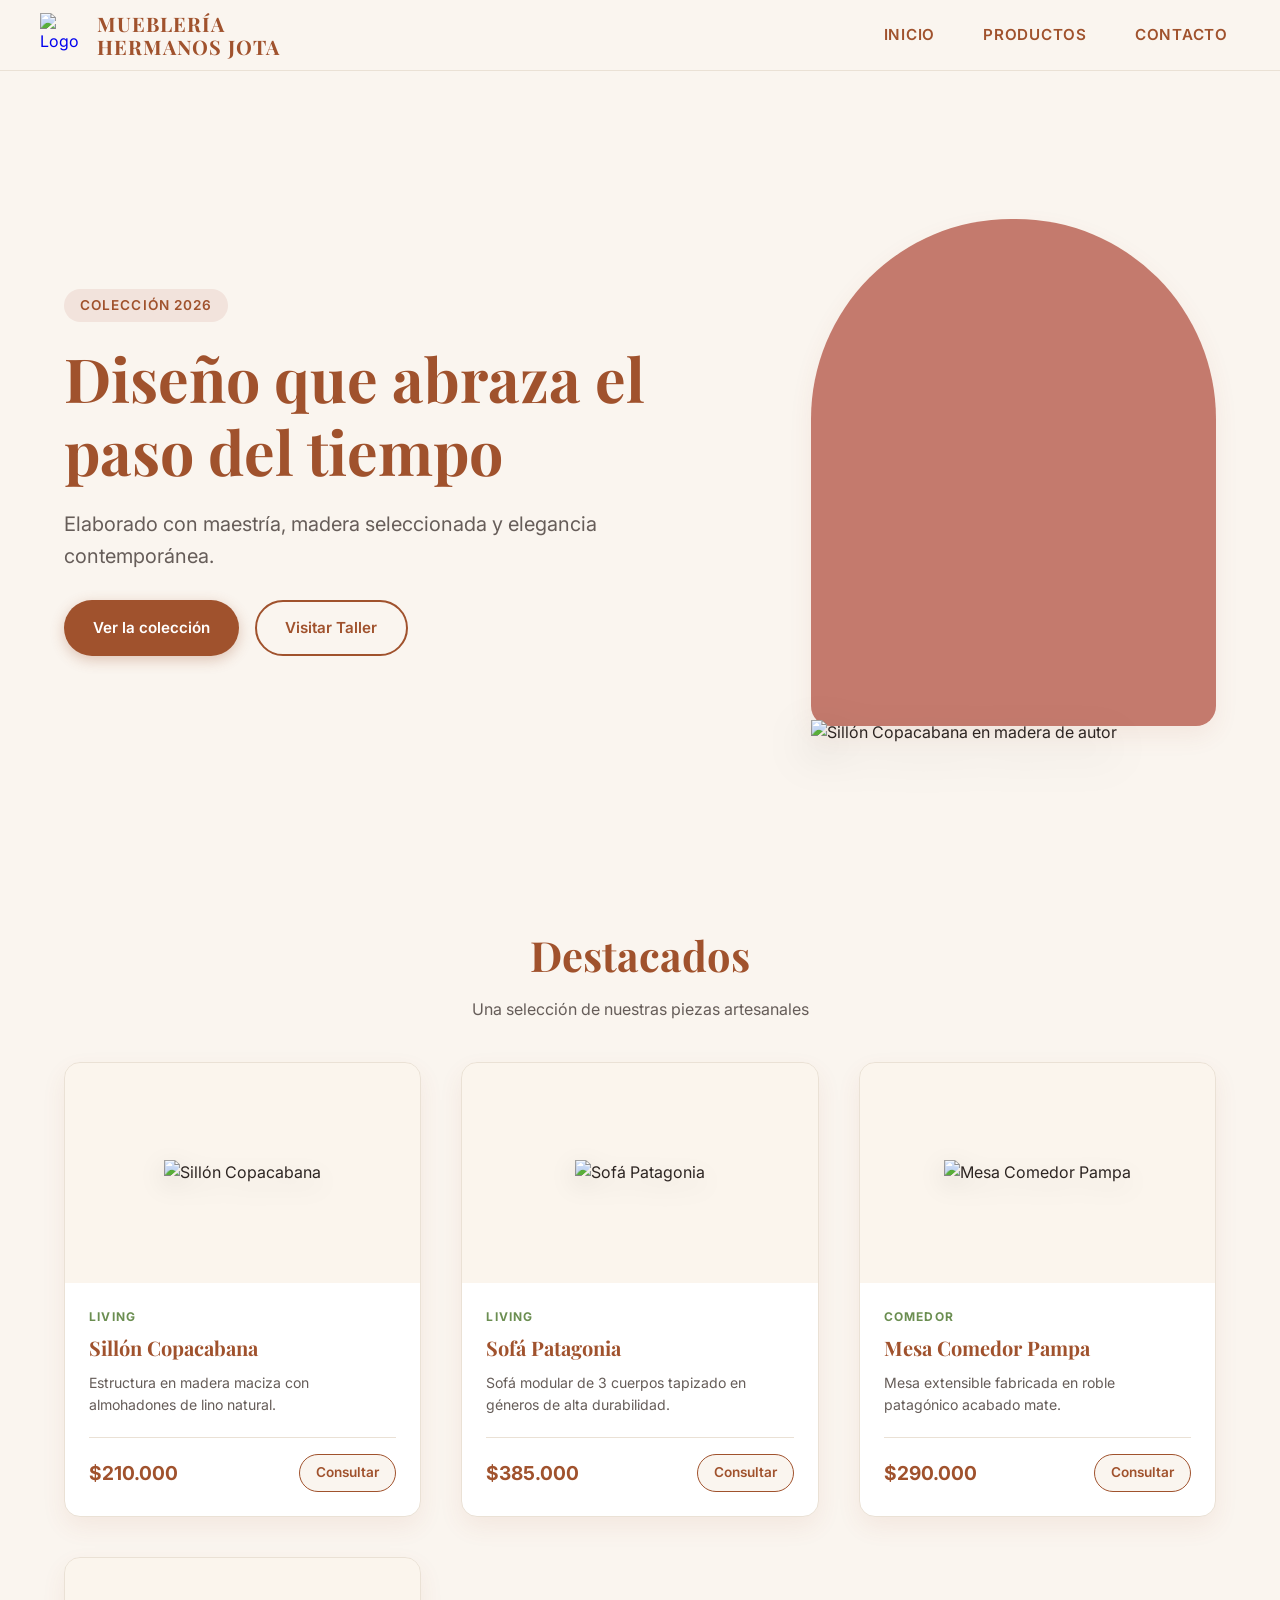
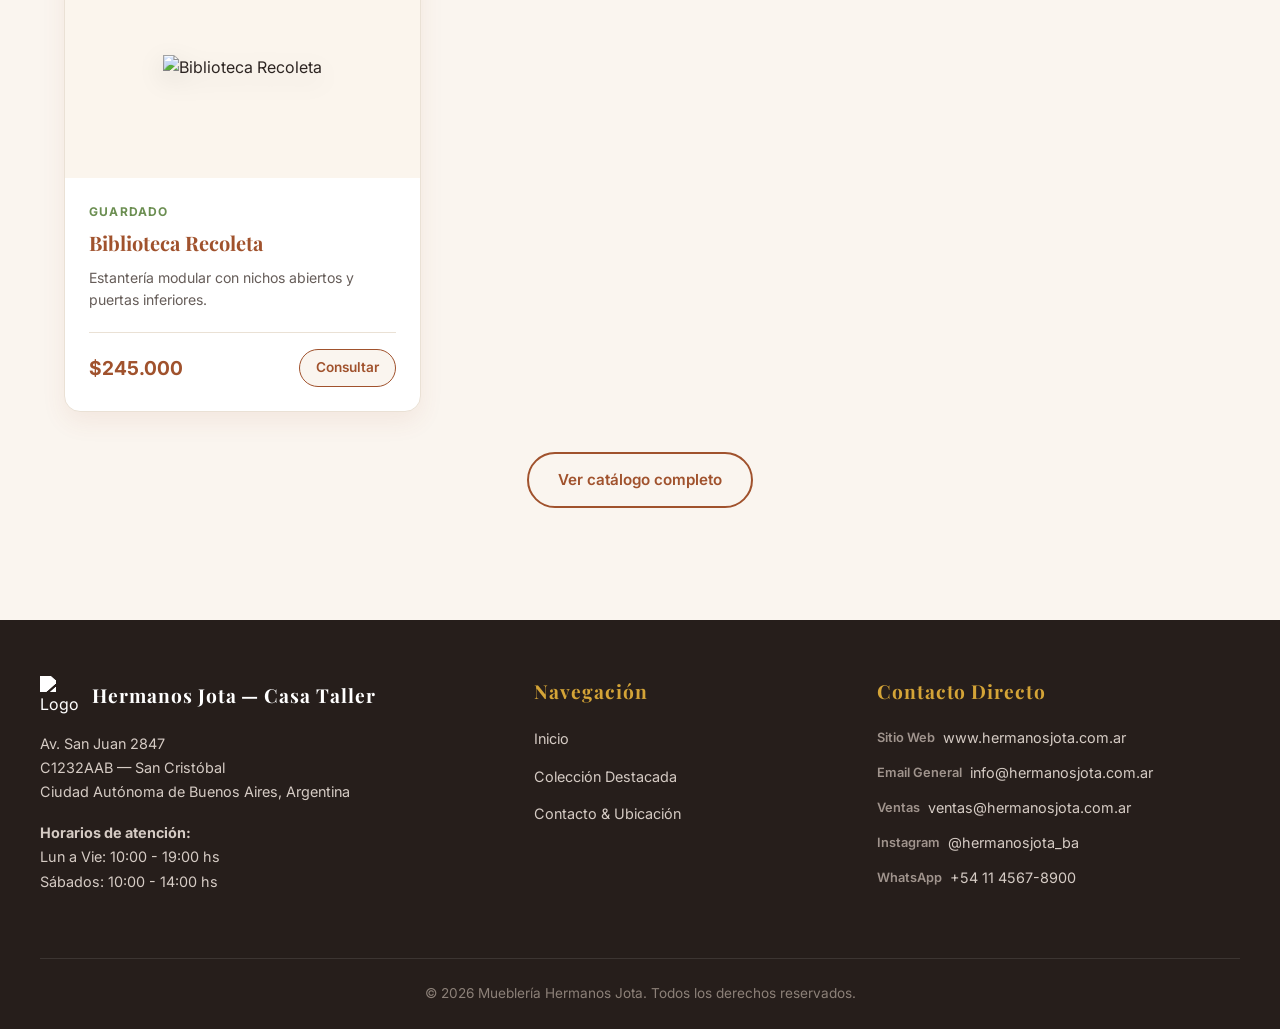
==== commit 0d3e14f2: "Merge pull request #8 from MatiasCarlsson/lautaro Últimos cambios" ====
--- a/index.html
+++ b/index.html
@@ -1,154 +1,134 @@
 <!DOCTYPE html>
 <html lang="es">
 <head>
-  <meta charset="UTF-8">
-  <meta name="viewport" content="width=device-width, initial-scale=1.0">
-  <meta name="description" content="Mueblería Hermanos Jota: muebles de diseño contemporáneo en maderas macizas nobles, fabricados artesanalmente en Buenos Aires.">
-  <link rel="icon" type="image/svg+xml" href="assets/icons/logo.svg">
-  <title>Mueblería Hermanos Jota | Inicio</title>
-  <link rel="stylesheet" href="css/styles.css">
+    <meta charset="UTF-8">
+    <meta name="viewport" content="width=device-width, initial-scale=1.0">
+    <title>Mueblería Hermanos Jota | Diseño & Artesanía</title>
+    
+    <link rel="icon" type="image/x-icon" href="assets/icons/logo.svg">
+    
+    <link rel="preconnect" href="https://fonts.googleapis.com">
+    <link rel="preconnect" href="https://fonts.gstatic.com" crossorigin>
+    <link href="https://fonts.googleapis.com/css2?family=Inter:wght@300;400;500;600;700&family=Playfair+Display:ital,wght@0,500;0,600;0,700;1,400&display=swap" rel="stylesheet">
+    
+    <link rel="stylesheet" href="./css/style.css">
 </head>
 <body>
-  <a class="enlace-saltar" href="#contenido-principal">Saltar al contenido</a>
 
-  <!-- Header con logo, navegación y carrito con contador -->
-  <header class="encabezado-sitio">
-    <div class="contenedor encabezado-contenido">
-      <a class="marca" href="index.html" aria-label="Hermanos Jota - Inicio">
-        <img class="marca-logo" src="assets/icons/logo.svg" alt="Logo Hermanos Jota" width="48" height="48">
-        <span class="marca-texto">
-          <span class="marca-nombre">Hermanos Jota</span>
-          <span class="marca-subtitulo">Muebles con historia</span>
-        </span>
-      </a>
+    <header class="header">
+        <nav class="nav-container">
+            <a href="#" class="brand-container">
+                <img src="./assets/icons/logo.svg" alt="Logo Mueblería Hermanos Jota" class="logo">
+                <span class="brand-title">MUEBLERÍA<br>HERMANOS JOTA</span>
+            </a>
 
-      <nav class="navegacion-principal" aria-label="Navegación principal">
-        <ul class="lista-navegacion">
-          <li><a class="enlace-navegacion" href="index.html" aria-current="page">Inicio</a></li>
-          <li><a class="enlace-navegacion" href="pages/productos.html">Productos</a></li>
-          <li><a class="enlace-navegacion" href="pages/contacto.html">Contacto</a></li>
-        </ul>
-      </nav>
+            <button class="menu-btn" id="menuBtn" aria-label="Navegación" aria-expanded="false">
+                <span class="menu-icon"></span>
+            </button>
 
-      <div class="acciones-encabezado">
-        <a class="indicador-carrito" href="pages/productos.html" aria-label="Carrito con 0 productos">
-          <span>Carrito</span>
-          <span class="contador-carrito" data-cart-count>0</span>
-        </a>
-      </div>
-    </div>
-  </header>
+            <ul class="nav-links" id="navLinks">
+                <li><a href="#">INICIO</a></li>
+                <li><a href="#PRODUCTOS">PRODUCTOS</a></li>
+                <li><a href="#CONTACTO">CONTACTO</a></li>
+            </ul>
+        </nav>
+    </header>
 
-  <main id="contenido-principal">
-    <!-- Hero Banner principal -->
-    <section class="portada">
-      <div class="contenedor">
-        <p class="volanta" style="color: var(--color-oro);">Taller artesanal de diseño</p>
-        <h1>Piezas pensadas para acompañar tus espacios</h1>
-        <p class="bajada">
-          Materiales nobles, oficio tradicional y una mirada contemporánea. Muebles concebidos para durar generaciones.
-        </p>
-        <div class="acciones-portada" style="margin-top: 24px;">
-          <a href="pages/productos.html" class="boton boton-principal">Ver la colección</a>
-          <a href="pages/contacto.html" class="boton boton-secundario">Visitar nuestro taller</a>
-        </div>
-      </div>
-    </section>
+    <main>
+        <section class="hero-section">
+            <div class="hero-container">
+                <div class="hero-text">
+                    <span class="hero-badge">Colección 2026</span>
+                    <h1 class="hero-title">Diseño que abraza el paso del tiempo</h1>
+                    <p class="hero-subtitle">Elaborado con maestría, madera seleccionada y elegancia contemporánea.</p>
+                    <div class="hero-actions">
+                        <a href="#PRODUCTOS" class="btn btn-primary">Ver la colección</a>
+                        <a href="#CONTACTO" class="btn btn-outline">Visitar Taller</a>
+                    </div>
+                </div>
 
-    <!-- 3-4 Productos destacados cargados dinámicamente -->
-    <section class="seccion seccion-destacados" aria-labelledby="titulo-destacados">
-      <div class="contenedor">
-        <div class="encabezado-seccion">
-          <p class="volanta">Selección de taller</p>
-          <h2 id="titulo-destacados">Productos Destacados</h2>
-          <p class="bajada">
-            Una muestra de nuestras piezas más emblemáticas, trabajadas con encastres a mano y acabados naturales.
-          </p>
+                <div class="hero-visual">
+                    <div class="arch-card">
+                        <img class="hero-img" src="assets/images/Sillón Copacabana.png" alt="Sillón Copacabana en madera de autor">
+                    </div>
+                </div>
+            </div>
+        </section>
+
+        <section class="products-section" id="PRODUCTOS">
+            <div class="section-header">
+                <h2 class="section-title">Destacados</h2>
+                <p class="section-subtitle">Una selección de nuestras piezas artesanales</p>
+            </div>
+
+            <div class="products-grid" id="featuredProducts"></div>
+
+            <div class="see-more-container">
+                <a href="pages/productos.html" class="btn btn-outline">Ver catálogo completo</a>
+            </div>
+        </section>
+    </main>
+
+    <footer class="footer" id="CONTACTO">
+        <div class="footer-container">
+            <div class="footer-col footer-info">
+                <div class="footer-brand">
+                    <img src="./assets/icons/logo.svg" alt="Logo Hermanos Jota" class="footer-logo">
+                    <h4>Hermanos Jota — Casa Taller</h4>
+                </div>
+                <p class="address">
+                    Av. San Juan 2847<br>
+                    C1232AAB — San Cristóbal<br>
+                    Ciudad Autónoma de Buenos Aires, Argentina
+                </p>
+                <div class="hours">
+                    <p><strong>Horarios de atención:</strong></p>
+                    <p>Lun a Vie: 10:00 - 19:00 hs</p>
+                    <p>Sábados: 10:00 - 14:00 hs</p>
+                </div>
+            </div>
+
+            <div class="footer-col footer-links-col">
+                <h4>Navegación</h4>
+                <ul class="footer-links">
+                    <li><a href="#">Inicio</a></li>
+                    <li><a href="#PRODUCTOS">Colección Destacada</a></li>
+                    <li><a href="#CONTACTO">Contacto & Ubicación</a></li>
+                </ul>
+            </div>
+
+            <div class="footer-col footer-contact">
+                <h4>Contacto Directo</h4>
+                <ul class="contact-list">
+                    <li>
+                        <span>Sitio Web</span>
+                        <a href="https://www.hermanosjota.com.ar" target="_blank" rel="noopener">www.hermanosjota.com.ar</a>
+                    </li>
+                    <li>
+                        <span>Email General</span>
+                        <a href="mailto:info@hermanosjota.com.ar">info@hermanosjota.com.ar</a>
+                    </li>
+                    <li>
+                        <span>Ventas</span>
+                        <a href="mailto:ventas@hermanosjota.com.ar">ventas@hermanosjota.com.ar</a>
+                    </li>
+                    <li>
+                        <span>Instagram</span>
+                        <a href="https://instagram.com/hermanosjota_ba" target="_blank" rel="noopener">@hermanosjota_ba</a>
+                    </li>
+                    <li>
+                        <span>WhatsApp</span>
+                        <a href="https://wa.me/541145678900" target="_blank" rel="noopener">+54 11 4567-8900</a>
+                    </li>
+                </ul>
+            </div>
         </div>
 
-        <p id="destacados-status" class="estado-catalogo" role="status">Cargando piezas destacadas...</p>
+        <div class="footer-bottom">
+            <p>&copy; 2026 Mueblería Hermanos Jota. Todos los derechos reservados.</p>
+        </div>
+    </footer>
 
-        <div id="contenedor-destacados" class="grilla-productos" aria-live="polite"></div>
-
-        <div style="text-align: center; margin-top: 40px;">
-          <a href="pages/productos.html" class="boton boton-secundario">Ver catálogo completo (11 piezas) &rarr;</a>
-        </div>
-      </div>
-    </section>
-  </main>
-
-  <!-- Footer con información básica -->
-  <footer class="pie-sitio">
-    <div class="contenedor pie-contenido">
-      <div class="pie-marca">
-        <span class="pie-titulo">Hermanos Jota</span>
-        <p>Casa Taller · Muebles artesanales, maderas nativas y diseño atemporal.</p>
-        <p style="font-size: 0.9rem; margin-top: 6px;">Av. San Juan 2847, San Cristóbal, CABA · Lunes a Viernes 10 a 19 hs, Sábados 10 a 14 hs.</p>
-      </div>
-      <ul class="enlaces-pie" aria-label="Enlaces del sitio">
-        <li><a href="index.html">Inicio</a></li>
-        <li><a href="pages/productos.html">Productos</a></li>
-        <li><a href="pages/contacto.html">Contacto</a></li>
-      </ul>
-    </div>
-  </footer>
-
-  <!-- Scripts -->
-  <script src="js/productos.js"></script>
-  <script>
-    document.addEventListener("DOMContentLoaded", async () => {
-      const contenedor = document.getElementById("contenedor-destacados");
-      const statusEl = document.getElementById("destacados-status");
-
-      try {
-        // Carga asíncrona simulada vía setTimeout / async-await
-        const catalogo = await obtenerProductos(400);
-
-        // Filtrar 3 o 4 productos destacados
-        const destacados = catalogo.filter((p) => p.destacado).slice(0, 4);
-
-        if (statusEl) statusEl.hidden = true;
-        contenedor.innerHTML = "";
-
-        destacados.forEach((item) => {
-          const card = document.createElement("article");
-          card.className = "tarjeta-producto";
-          card.innerHTML = `
-            <a class="tarjeta-enlace" href="pages/producto.html?id=${item.id}" aria-label="Ver detalles de ${item.nombre}">
-              <img src="${item.imagen}" alt="${item.alt}" loading="lazy" width="600" height="450">
-              <div class="cuerpo-tarjeta-producto">
-                <span class="categoria-tag">${item.categoria}</span>
-                <h3>${item.nombre}</h3>
-                <p class="datos-producto">${item.descripcion}</p>
-                <p class="precio">${formatearPrecio(item.precio)}</p>
-              </div>
-            </a>
-            <div class="acciones-tarjeta">
-              <button type="button" class="boton boton-principal btn-agregar" data-id="${item.id}">
-                Añadir al Carrito
-              </button>
-            </div>
-          `;
-          contenedor.appendChild(card);
-        });
-
-        // Event listener para añadir al carrito
-        contenedor.addEventListener("click", (e) => {
-          const btn = e.target.closest(".btn-agregar");
-          if (!btn) return;
-          const productoId = btn.getAttribute("data-id");
-          const prod = catalogo.find((p) => p.id === productoId);
-          agregarAlCarrito(productoId, 1);
-          mostrarNotificacionCarrito(`"${prod ? prod.nombre : "Producto"}" añadido al carrito`);
-        });
-
-      } catch (err) {
-        console.error(err);
-        if (statusEl) {
-          statusEl.textContent = "No pudimos cargar los productos destacados. Intente nuevamente.";
-        }
-      }
-    });
-  </script>
+    <script src="js/script.js"></script>
 </body>
 </html>
--- a/css/style.css
+++ b/css/style.css
@@ -0,0 +1,661 @@
+:root {
+    --siena-tostado: #A0522D;
+    --verde-salvia: #6b8e51;
+    --alabastro-calido: #FAF5EF;
+    --alabastro-card: #FFFFFF;
+    --vara-de-oro: #D4A437;
+    --rosa-polvoriento: #C47A6D;
+    --texto-oscuro: #2D2522;
+    --texto-mutado: #665D59;
+    --borde-suave: #EAE1D5;
+
+    --color-primary: var(--siena-tostado);
+    --color-secondary: var(--verde-salvia);
+    --bg-primary: var(--alabastro-calido);
+    --bg-card: var(--alabastro-card);
+    --color-accent: var(--vara-de-oro);
+    --color-accent-soft: var(--rosa-polvoriento);
+
+    --font-primary: 'Inter', system-ui, -apple-system, sans-serif;
+    --font-secondary: 'Playfair Display', Georgia, serif;
+
+    --sombra-card: 0 10px 25px rgba(160, 82, 45, 0.08);
+    --sombra-hover: 0 15px 35px rgba(160, 82, 45, 0.16);
+    --transicion-suave: all 0.3s cubic-bezier(0.4, 0, 0.2, 1);
+}
+
+* {
+    margin: 0;
+    padding: 0;
+    box-sizing: border-box;
+}
+
+html {
+    scroll-behavior: smooth;
+}
+
+body {
+    min-height: 100vh;
+    display: flex;
+    flex-direction: column;
+    background-color: var(--bg-primary);
+    color: var(--texto-oscuro);
+    font-family: var(--font-primary);
+    line-height: 1.6;
+    overflow-x: hidden;
+}
+
+img {
+    max-width: 100%;
+    height: auto;
+    display: block;
+}
+
+.header {
+    position: sticky;
+    top: 0;
+    z-index: 100;
+    background-color: rgba(250, 245, 239, 0.95);
+    backdrop-filter: blur(8px);
+    border-bottom: 1px solid var(--borde-suave);
+    padding: 0.75rem 1.5rem;
+}
+
+.nav-container {
+    max-width: 1200px;
+    margin: 0 auto;
+    display: flex;
+    justify-content: space-between;
+    align-items: center;
+    position: relative;
+}
+
+.brand-container {
+    display: flex;
+    align-items: center;
+    gap: 0.75rem;
+    text-decoration: none;
+}
+
+.logo {
+    width: 45px;
+    height: 45px;
+    object-fit: contain;
+}
+
+.brand-title {
+    color: var(--color-primary);
+    font-family: var(--font-secondary);
+    font-size: 1.1rem;
+    font-weight: 700;
+    line-height: 1.15;
+    letter-spacing: 0.05em;
+}
+
+.menu-btn {
+    display: flex;
+    align-items: center;
+    justify-content: center;
+    background: none;
+    border: 1px solid var(--color-primary);
+    border-radius: 6px;
+    padding: 0.6rem 0.75rem;
+    cursor: pointer;
+    transition: var(--transicion-suave);
+}
+
+.menu-icon,
+.menu-icon::before,
+.menu-icon::after {
+    display: block;
+    width: 18px;
+    height: 2px;
+    background-color: var(--color-primary);
+    transition: var(--transicion-suave);
+    position: relative;
+}
+
+.menu-icon::before,
+.menu-icon::after {
+    content: '';
+    position: absolute;
+    left: 0;
+}
+
+.menu-icon::before {
+    top: -6px;
+}
+
+.menu-icon::after {
+    top: 6px;
+}
+
+.menu-btn:hover {
+    background-color: var(--color-primary);
+}
+
+.menu-btn:hover .menu-icon,
+.menu-btn:hover .menu-icon::before,
+.menu-btn:hover .menu-icon::after {
+    background-color: #FFF;
+}
+
+.nav-links {
+    list-style: none;
+    display: flex;
+    flex-direction: column;
+    position: absolute;
+    top: calc(100% + 0.75rem);
+    left: -1.5rem;
+    right: -1.5rem;
+    background-color: var(--bg-primary);
+    border-bottom: 1px solid var(--borde-suave);
+    padding: 0;
+    gap: 0;
+    max-height: 0;
+    opacity: 0;
+    overflow: hidden;
+    transition: max-height 0.4s ease, opacity 0.3s ease, padding 0.3s ease;
+    box-shadow: 0 10px 20px rgba(0,0,0,0.05);
+}
+
+.nav-links.active {
+    max-height: 250px;
+    opacity: 1;
+    padding: 1rem 0;
+}
+
+.nav-links li a {
+    display: block;
+    padding: 0.75rem 2rem;
+    text-decoration: none;
+    color: var(--color-primary);
+    font-weight: 600;
+    font-size: 0.95rem;
+    letter-spacing: 0.05em;
+    transition: var(--transicion-suave);
+    text-align: center;
+}
+
+.nav-links li a:hover {
+    background-color: rgba(160, 82, 45, 0.08);
+    color: var(--color-accent-soft);
+}
+
+.hero-section {
+    padding: 2.5rem 1.5rem;
+    max-width: 1200px;
+    margin: 0 auto;
+    width: 100%;
+}
+
+.hero-container {
+    display: flex;
+    flex-direction: column;
+    gap: 2.5rem;
+    align-items: center;
+}
+
+.hero-text {
+    display: flex;
+    flex-direction: column;
+    align-items: center;
+    text-align: center;
+    gap: 1.25rem;
+}
+
+.hero-badge {
+    display: inline-block;
+    background-color: rgba(196, 122, 109, 0.15);
+    color: var(--color-primary);
+    padding: 0.35rem 1rem;
+    border-radius: 20px;
+    font-size: 0.85rem;
+    font-weight: 600;
+    letter-spacing: 0.08em;
+    text-transform: uppercase;
+}
+
+.hero-title {
+    font-family: var(--font-secondary);
+    font-size: clamp(2rem, 5vw, 3.8rem);
+    font-weight: 700;
+    color: var(--color-primary);
+    line-height: 1.2;
+}
+
+.hero-subtitle {
+    font-size: clamp(1rem, 2vw, 1.25rem);
+    color: var(--texto-mutado);
+    max-width: 600px;
+}
+
+.hero-actions {
+    display: flex;
+    flex-wrap: wrap;
+    gap: 1rem;
+    justify-content: center;
+    margin-top: 0.5rem;
+}
+
+.btn {
+    display: inline-flex;
+    align-items: center;
+    justify-content: center;
+    padding: 0.85rem 1.8rem;
+    border-radius: 30px;
+    text-decoration: none;
+    font-weight: 600;
+    font-size: 0.95rem;
+    transition: var(--transicion-suave);
+    cursor: pointer;
+}
+
+.btn-primary {
+    background-color: var(--color-primary);
+    color: #FFF;
+    box-shadow: 0 4px 14px rgba(160, 82, 45, 0.3);
+}
+
+.btn-primary:hover {
+    background-color: #874223;
+    transform: translateY(-2px);
+    box-shadow: 0 6px 20px rgba(160, 82, 45, 0.4);
+}
+
+.btn-outline {
+    background-color: transparent;
+    color: var(--color-primary);
+    border: 2px solid var(--color-primary);
+}
+
+.btn-outline:hover {
+    background-color: var(--color-primary);
+    color: #FFF;
+    transform: translateY(-2px);
+}
+
+.hero-visual {
+    width: 100%;
+    max-width: 450px;
+    display: flex;
+    justify-content: center;
+}
+
+.arch-card {
+    position: relative;
+    width: 85%;
+    max-width: 380px;
+    aspect-ratio: 4/5;
+    background-color: var(--rosa-polvoriento);
+    border-radius: 200px 200px 20px 20px;
+    display: flex;
+    align-items: flex-end;
+    justify-content: center;
+    box-shadow: var(--sombra-card);
+}
+
+.hero-img {
+    width: 135%;
+    max-width: none;
+    margin-bottom: -5%;
+    filter: drop-shadow(0 15px 20px rgba(0,0,0,0.25));
+    transition: var(--transicion-suave);
+}
+
+.hero-visual:hover .hero-img {
+    transform: scale(1.04) translateY(-5px);
+}
+
+.features-bar {
+    background-color: var(--bg-card);
+    border-y: 1px solid var(--borde-suave);
+    padding: 2.5rem 1.5rem;
+    display: grid;
+    grid-template-columns: 1fr;
+    gap: 2rem;
+    max-width: 1200px;
+    margin: 2rem auto;
+    border-radius: 16px;
+    box-shadow: var(--sombra-card);
+}
+
+.feature-item {
+    text-align: center;
+    padding: 0 1rem;
+}
+
+.feature-icon {
+    font-size: 2rem;
+    display: block;
+    margin-bottom: 0.5rem;
+}
+
+.feature-item h3 {
+    font-family: var(--font-secondary);
+    color: var(--color-primary);
+    font-size: 1.15rem;
+    margin-bottom: 0.25rem;
+}
+
+.feature-item p {
+    color: var(--texto-mutado);
+    font-size: 0.9rem;
+}
+
+.products-section {
+    max-width: 1200px;
+    margin: 3rem auto;
+    padding: 0 1.5rem;
+}
+
+.section-header {
+    text-align: center;
+    margin-bottom: 2.5rem;
+}
+
+.section-title {
+    font-family: var(--font-secondary);
+    font-size: clamp(1.8rem, 4vw, 2.6rem);
+    color: var(--color-primary);
+    margin-bottom: 0.5rem;
+}
+
+.section-subtitle {
+    color: var(--texto-mutado);
+    font-size: 1rem;
+    max-width: 600px;
+    margin: 0 auto;
+}
+
+.products-grid {
+    display: grid;
+    grid-template-columns: repeat(auto-fit, minmax(280px, 1fr));
+    gap: 2rem;
+}
+
+.product-card {
+    background-color: var(--bg-card);
+    border-radius: 16px;
+    overflow: hidden;
+    border: 1px solid var(--borde-suave);
+    box-shadow: var(--sombra-card);
+    transition: var(--transicion-suave);
+    display: flex;
+    flex-direction: column;
+}
+
+.product-card:hover {
+    transform: translateY(-6px);
+    box-shadow: var(--sombra-hover);
+}
+
+.product-image-box {
+    background-color: rgba(245, 230, 211, 0.4);
+    padding: 1.5rem;
+    height: 220px;
+    display: flex;
+    align-items: center;
+    justify-content: center;
+    overflow: hidden;
+}
+
+.product-image-box img {
+    max-height: 100%;
+    object-fit: contain;
+    transition: var(--transicion-suave);
+    filter: drop-shadow(0 8px 12px rgba(0,0,0,0.12));
+}
+
+.product-card:hover .product-image-box img {
+    transform: scale(1.06);
+}
+
+.product-details {
+    padding: 1.5rem;
+    display: flex;
+    flex-direction: column;
+    flex: 1;
+}
+
+.product-category {
+    font-size: 0.75rem;
+    text-transform: uppercase;
+    letter-spacing: 0.1em;
+    color: var(--color-secondary);
+    font-weight: 700;
+    margin-bottom: 0.35rem;
+}
+
+.product-title {
+    font-family: var(--font-secondary);
+    font-size: 1.25rem;
+    color: var(--color-primary);
+    margin-bottom: 0.5rem;
+}
+
+.product-description {
+    font-size: 0.88rem;
+    color: var(--texto-mutado);
+    margin-bottom: 1.25rem;
+    flex: 1;
+}
+
+.product-footer {
+    display: flex;
+    justify-content: space-between;
+    align-items: center;
+    padding-top: 1rem;
+    border-top: 1px solid var(--borde-suave);
+}
+
+.product-price {
+    font-size: 1.2rem;
+    font-weight: 700;
+    color: var(--color-primary);
+}
+
+.btn-card {
+    text-decoration: none;
+    background-color: var(--bg-primary);
+    color: var(--color-primary);
+    border: 1px solid var(--color-primary);
+    padding: 0.45rem 1rem;
+    border-radius: 20px;
+    font-size: 0.85rem;
+    font-weight: 600;
+    transition: var(--transicion-suave);
+}
+
+.btn-card:hover {
+    background-color: var(--color-primary);
+    color: #FFF;
+}
+
+.see-more-container {
+    text-align: center;
+    margin-top: 2.5rem;
+}
+
+.footer {
+    background-color: #261E1B;
+    color: #D5CBC4;
+    margin-top: 4rem;
+    padding: 3.5rem 1.5rem 1.5rem 1.5rem;
+}
+
+.footer-container {
+    max-width: 1200px;
+    margin: 0 auto;
+    display: grid;
+    grid-template-columns: 1fr;
+    gap: 2.5rem;
+}
+
+.footer-col h4 {
+    font-family: var(--font-secondary);
+    color: var(--vara-de-oro);
+    font-size: 1.2rem;
+    margin-bottom: 1.25rem;
+    letter-spacing: 0.05em;
+}
+
+.footer-brand {
+    display: flex;
+    align-items: center;
+    gap: 0.75rem;
+    margin-bottom: 1rem;
+}
+
+.footer-logo {
+    width: 40px;
+    height: 40px;
+    filter: brightness(0) invert(1);
+}
+
+.footer-brand h4 {
+    margin-bottom: 0;
+    color: #FFF;
+}
+
+.address, .hours {
+    font-size: 0.9rem;
+    line-height: 1.7;
+    margin-bottom: 1rem;
+}
+
+.footer-links, .contact-list {
+    list-style: none;
+    display: flex;
+    flex-direction: column;
+    gap: 0.75rem;
+}
+
+.footer-links a, .contact-list a {
+    color: #D5CBC4;
+    text-decoration: none;
+    font-size: 0.9rem;
+    transition: var(--transicion-suave);
+}
+
+.footer-links a:hover, .contact-list a:hover {
+    color: var(--vara-de-oro);
+    padding-left: 4px;
+}
+
+.contact-list li {
+    display: flex;
+    flex-direction: column;
+    font-size: 0.9rem;
+}
+
+.contact-list span {
+    font-weight: 600;
+    color: #A0948D;
+    font-size: 0.8rem;
+}
+
+.footer-bottom {
+    max-width: 1200px;
+    margin: 3rem auto 0 auto;
+    padding-top: 1.5rem;
+    border-top: 1px solid rgba(255,255,255,0.1);
+    text-align: center;
+    font-size: 0.85rem;
+    color: #8C8078;
+}
+
+@media (min-width: 768px) {
+    .menu-btn {
+        display: none;
+    }
+
+    .nav-links {
+        position: static;
+        flex-direction: row;
+        gap: 1.5rem;
+        max-height: none;
+        opacity: 1;
+        overflow: visible;
+        background-color: transparent;
+        border: none;
+        box-shadow: none;
+        padding: 0;
+    }
+
+    .nav-links li a {
+        padding: 0.5rem 0.75rem;
+        position: relative;
+    }
+
+    .nav-links li a::after {
+        content: '';
+        position: absolute;
+        bottom: 0;
+        left: 50%;
+        width: 0;
+        height: 2px;
+        background-color: var(--color-primary);
+        transition: var(--transicion-suave);
+        transform: translateX(-50%);
+    }
+
+    .nav-links li a:hover::after {
+        width: 80%;
+    }
+
+    .hero-container {
+        flex-direction: row;
+        justify-content: space-between;
+        text-align: left;
+        min-height: 75vh;
+    }
+
+    .hero-text {
+        align-items: flex-start;
+        text-align: left;
+        flex: 1;
+    }
+
+    .hero-actions {
+        justify-content: flex-start;
+    }
+
+    .hero-visual {
+        flex: 1;
+        justify-content: flex-end;
+    }
+
+    .arch-card {
+        width: 90%;
+        max-width: 420px;
+    }
+
+    .features-bar {
+        grid-template-columns: repeat(3, 1fr);
+    }
+
+    .footer-container {
+        grid-template-columns: 1.5fr 1fr 1.2fr;
+    }
+
+    .contact-list li {
+        flex-direction: row;
+        gap: 0.5rem;
+        align-items: center;
+    }
+}
+
+@media (min-width: 1024px) {
+    .brand-title {
+        font-size: 1.25rem;
+    }
+
+    .hero-section {
+        padding: 4rem 1.5rem;
+    }
+
+    .products-grid {
+        gap: 2.5rem;
+    }
+}
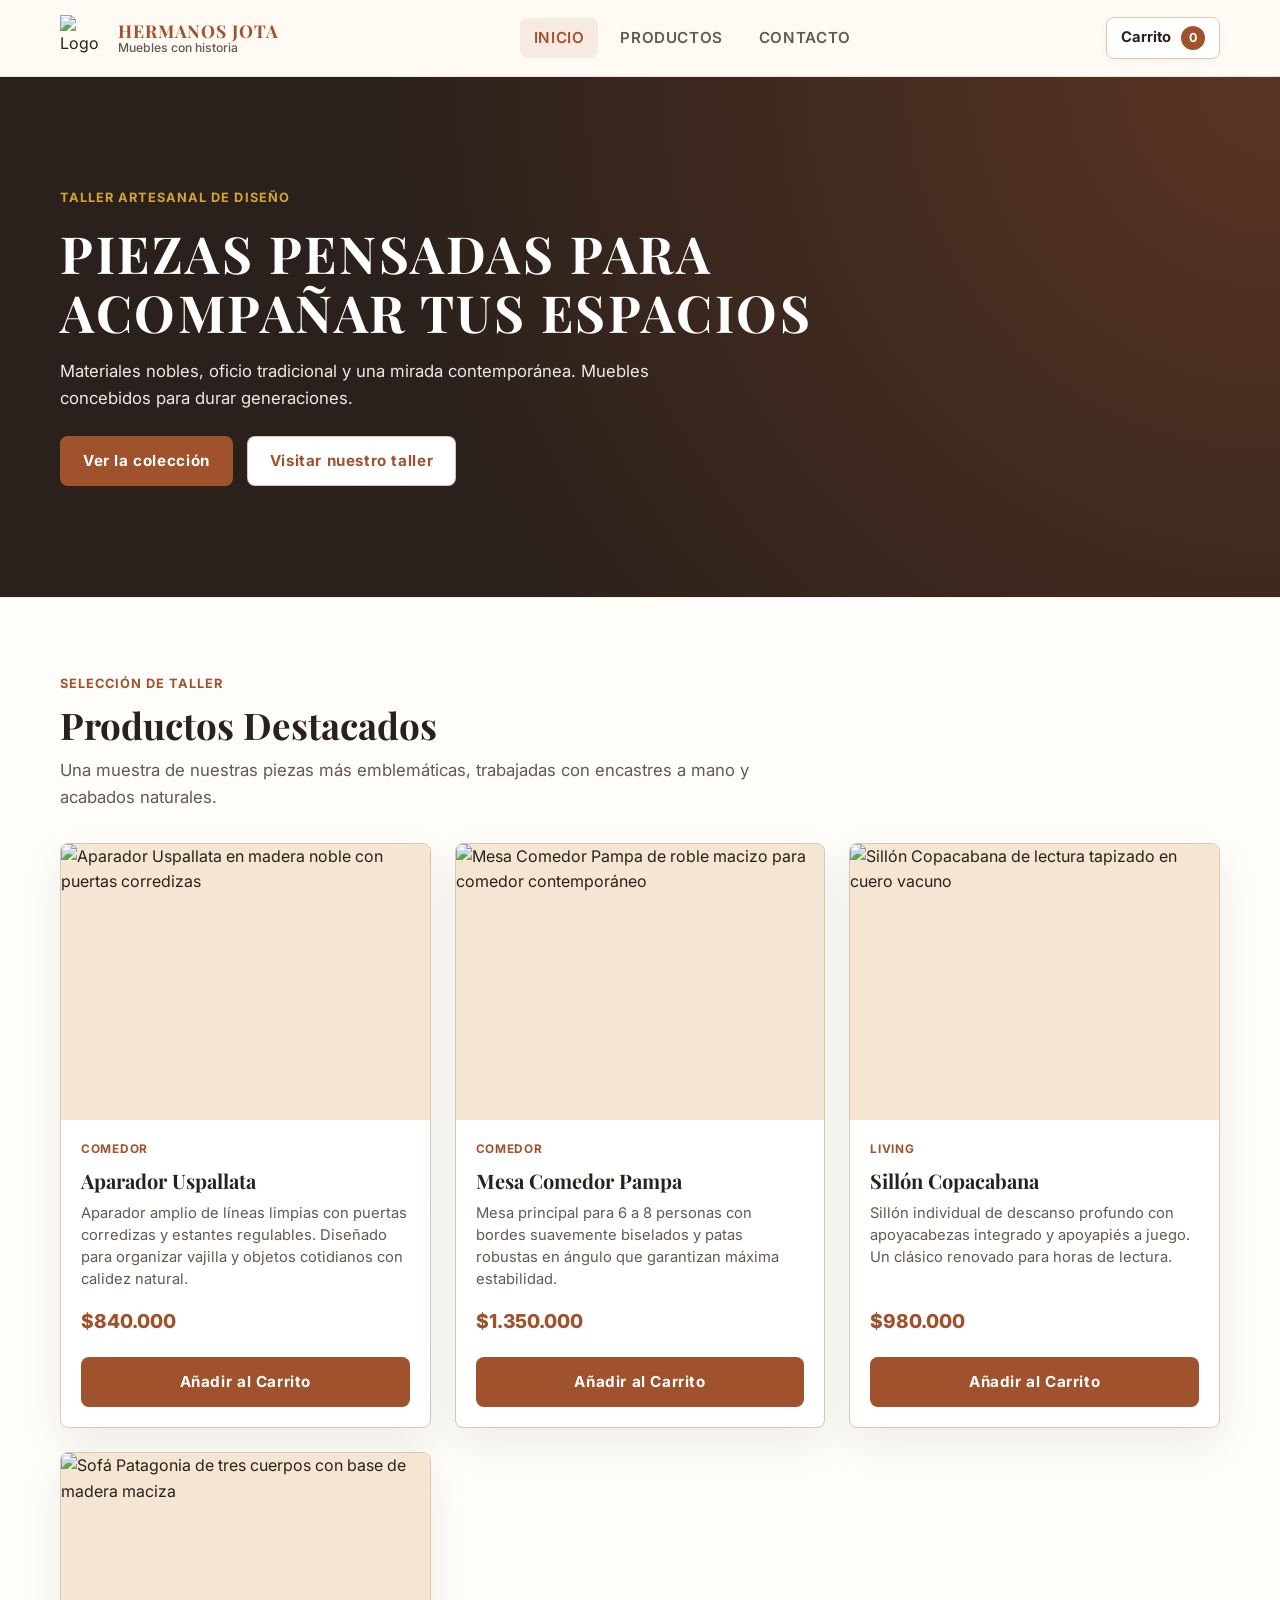
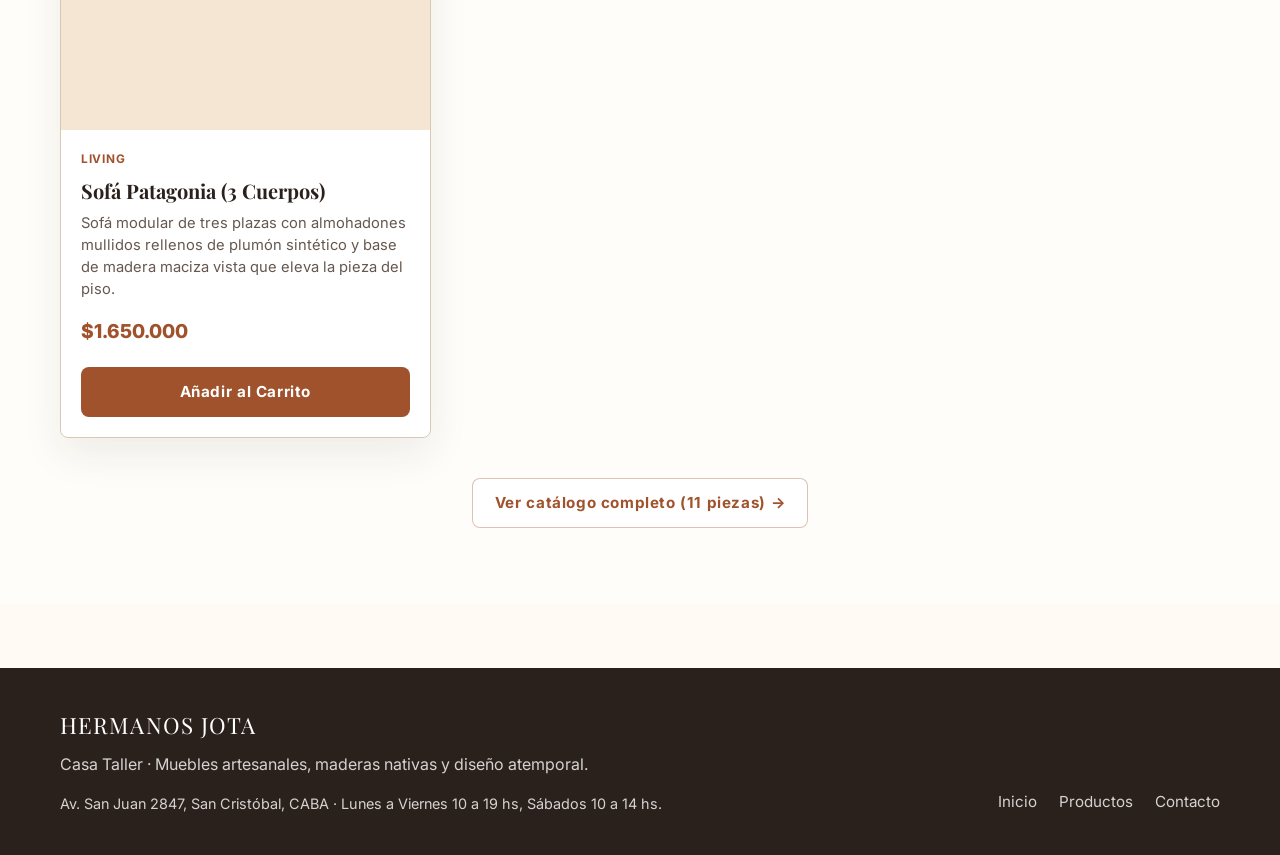
==== commit 3a3d940d: "Merge pull request #9 from MatiasCarlsson/matias Matias" ====
--- a/index.html
+++ b/index.html
@@ -1,134 +1,140 @@
 <!DOCTYPE html>
 <html lang="es">
 <head>
-    <meta charset="UTF-8">
-    <meta name="viewport" content="width=device-width, initial-scale=1.0">
-    <title>Mueblería Hermanos Jota | Diseño & Artesanía</title>
-    
-    <link rel="icon" type="image/x-icon" href="assets/icons/logo.svg">
-    
-    <link rel="preconnect" href="https://fonts.googleapis.com">
-    <link rel="preconnect" href="https://fonts.gstatic.com" crossorigin>
-    <link href="https://fonts.googleapis.com/css2?family=Inter:wght@300;400;500;600;700&family=Playfair+Display:ital,wght@0,500;0,600;0,700;1,400&display=swap" rel="stylesheet">
-    
-    <link rel="stylesheet" href="./css/style.css">
+  <meta charset="UTF-8">
+  <meta name="viewport" content="width=device-width, initial-scale=1.0">
+  <meta name="description" content="Mueblería Hermanos Jota: muebles de diseño contemporáneo en maderas macizas nobles, fabricados artesanalmente en Buenos Aires.">
+  <link rel="icon" type="image/svg+xml" href="assets/icons/logo.svg">
+  <title>Mueblería Hermanos Jota | Inicio</title>
+  <link rel="stylesheet" href="css/styles.css">
 </head>
 <body>
+  <a class="enlace-saltar" href="#contenido-principal">Saltar al contenido</a>
+  <header class="encabezado-sitio">
+    <div class="contenedor encabezado-contenido">
+      <a class="marca" href="index.html" aria-label="Hermanos Jota - Inicio">
+        <img class="marca-logo" src="assets/icons/logo.svg" alt="Logo Hermanos Jota" width="48" height="48">
+        <span class="marca-texto">
+          <span class="marca-nombre">Hermanos Jota</span>
+          <span class="marca-subtitulo">Muebles con historia</span>
+        </span>
+      </a>
 
-    <header class="header">
-        <nav class="nav-container">
-            <a href="#" class="brand-container">
-                <img src="./assets/icons/logo.svg" alt="Logo Mueblería Hermanos Jota" class="logo">
-                <span class="brand-title">MUEBLERÍA<br>HERMANOS JOTA</span>
-            </a>
+      <nav class="navegacion-principal" aria-label="Navegación principal">
+        <ul class="lista-navegacion">
+          <li><a class="enlace-navegacion" href="index.html" aria-current="page">Inicio</a></li>
+          <li><a class="enlace-navegacion" href="pages/productos.html">Productos</a></li>
+          <li><a class="enlace-navegacion" href="pages/contacto.html">Contacto</a></li>
+        </ul>
+      </nav>
 
-            <button class="menu-btn" id="menuBtn" aria-label="Navegación" aria-expanded="false">
-                <span class="menu-icon"></span>
-            </button>
+      <div class="acciones-encabezado">
+        <a class="indicador-carrito" href="pages/productos.html" aria-label="Carrito con 0 productos">
+          <span>Carrito</span>
+          <span class="contador-carrito" data-cart-count>0</span>
+        </a>
+      </div>
+    </div>
+  </header>
 
-            <ul class="nav-links" id="navLinks">
-                <li><a href="#">INICIO</a></li>
-                <li><a href="#PRODUCTOS">PRODUCTOS</a></li>
-                <li><a href="#CONTACTO">CONTACTO</a></li>
-            </ul>
-        </nav>
-    </header>
-
-    <main>
-        <section class="hero-section">
-            <div class="hero-container">
-                <div class="hero-text">
-                    <span class="hero-badge">Colección 2026</span>
-                    <h1 class="hero-title">Diseño que abraza el paso del tiempo</h1>
-                    <p class="hero-subtitle">Elaborado con maestría, madera seleccionada y elegancia contemporánea.</p>
-                    <div class="hero-actions">
-                        <a href="#PRODUCTOS" class="btn btn-primary">Ver la colección</a>
-                        <a href="#CONTACTO" class="btn btn-outline">Visitar Taller</a>
-                    </div>
-                </div>
-
-                <div class="hero-visual">
-                    <div class="arch-card">
-                        <img class="hero-img" src="assets/images/Sillón Copacabana.png" alt="Sillón Copacabana en madera de autor">
-                    </div>
-                </div>
-            </div>
-        </section>
-
-        <section class="products-section" id="PRODUCTOS">
-            <div class="section-header">
-                <h2 class="section-title">Destacados</h2>
-                <p class="section-subtitle">Una selección de nuestras piezas artesanales</p>
-            </div>
-
-            <div class="products-grid" id="featuredProducts"></div>
-
-            <div class="see-more-container">
-                <a href="pages/productos.html" class="btn btn-outline">Ver catálogo completo</a>
-            </div>
-        </section>
-    </main>
-
-    <footer class="footer" id="CONTACTO">
-        <div class="footer-container">
-            <div class="footer-col footer-info">
-                <div class="footer-brand">
-                    <img src="./assets/icons/logo.svg" alt="Logo Hermanos Jota" class="footer-logo">
-                    <h4>Hermanos Jota — Casa Taller</h4>
-                </div>
-                <p class="address">
-                    Av. San Juan 2847<br>
-                    C1232AAB — San Cristóbal<br>
-                    Ciudad Autónoma de Buenos Aires, Argentina
-                </p>
-                <div class="hours">
-                    <p><strong>Horarios de atención:</strong></p>
-                    <p>Lun a Vie: 10:00 - 19:00 hs</p>
-                    <p>Sábados: 10:00 - 14:00 hs</p>
-                </div>
-            </div>
-
-            <div class="footer-col footer-links-col">
-                <h4>Navegación</h4>
-                <ul class="footer-links">
-                    <li><a href="#">Inicio</a></li>
-                    <li><a href="#PRODUCTOS">Colección Destacada</a></li>
-                    <li><a href="#CONTACTO">Contacto & Ubicación</a></li>
-                </ul>
-            </div>
-
-            <div class="footer-col footer-contact">
-                <h4>Contacto Directo</h4>
-                <ul class="contact-list">
-                    <li>
-                        <span>Sitio Web</span>
-                        <a href="https://www.hermanosjota.com.ar" target="_blank" rel="noopener">www.hermanosjota.com.ar</a>
-                    </li>
-                    <li>
-                        <span>Email General</span>
-                        <a href="mailto:info@hermanosjota.com.ar">info@hermanosjota.com.ar</a>
-                    </li>
-                    <li>
-                        <span>Ventas</span>
-                        <a href="mailto:ventas@hermanosjota.com.ar">ventas@hermanosjota.com.ar</a>
-                    </li>
-                    <li>
-                        <span>Instagram</span>
-                        <a href="https://instagram.com/hermanosjota_ba" target="_blank" rel="noopener">@hermanosjota_ba</a>
-                    </li>
-                    <li>
-                        <span>WhatsApp</span>
-                        <a href="https://wa.me/541145678900" target="_blank" rel="noopener">+54 11 4567-8900</a>
-                    </li>
-                </ul>
-            </div>
+  <main id="contenido-principal">
+    <section class="portada">
+      <div class="contenedor">
+        <p class="volanta" style="color: var(--color-oro);">Taller artesanal de diseño</p>
+        <h1>Piezas pensadas para acompañar tus espacios</h1>
+        <p class="bajada">
+          Materiales nobles, oficio tradicional y una mirada contemporánea. Muebles concebidos para durar generaciones.
+        </p>
+        <div class="acciones-portada" style="margin-top: 24px;">
+          <a href="pages/productos.html" class="boton boton-principal">Ver la colección</a>
+          <a href="pages/contacto.html" class="boton boton-secundario">Visitar nuestro taller</a>
+        </div>
+      </div>
+    </section>
+    <section class="seccion seccion-destacados" aria-labelledby="titulo-destacados">
+      <div class="contenedor">
+        <div class="encabezado-seccion">
+          <p class="volanta">Selección de taller</p>
+          <h2 id="titulo-destacados">Productos Destacados</h2>
+          <p class="bajada">
+            Una muestra de nuestras piezas más emblemáticas, trabajadas con encastres a mano y acabados naturales.
+          </p>
         </div>
 
-        <div class="footer-bottom">
-            <p>&copy; 2026 Mueblería Hermanos Jota. Todos los derechos reservados.</p>
+        <p id="destacados-status" class="estado-catalogo" role="status">Cargando piezas destacadas...</p>
+
+        <div id="contenedor-destacados" class="grilla-productos" aria-live="polite"></div>
+
+        <div style="text-align: center; margin-top: 40px;">
+          <a href="pages/productos.html" class="boton boton-secundario">Ver catálogo completo (11 piezas) &rarr;</a>
         </div>
-    </footer>
+      </div>
+    </section>
+  </main>
+  <footer class="pie-sitio">
+    <div class="contenedor pie-contenido">
+      <div class="pie-marca">
+        <span class="pie-titulo">Hermanos Jota</span>
+        <p>Casa Taller · Muebles artesanales, maderas nativas y diseño atemporal.</p>
+        <p style="font-size: 0.9rem; margin-top: 6px;">Av. San Juan 2847, San Cristóbal, CABA · Lunes a Viernes 10 a 19 hs, Sábados 10 a 14 hs.</p>
+      </div>
+      <ul class="enlaces-pie" aria-label="Enlaces del sitio">
+        <li><a href="index.html">Inicio</a></li>
+        <li><a href="pages/productos.html">Productos</a></li>
+        <li><a href="pages/contacto.html">Contacto</a></li>
+      </ul>
+    </div>
+  </footer>
+  <script src="js/productos.js"></script>
+  <script>
+    document.addEventListener("DOMContentLoaded", async () => {
+      const contenedor = document.getElementById("contenedor-destacados");
+      const statusEl = document.getElementById("destacados-status");
 
-    <script src="js/script.js"></script>
+      try {
+        const catalogo = await obtenerProductos(400);
+        const destacados = catalogo.filter((p) => p.destacado).slice(0, 4);
+
+        if (statusEl) statusEl.hidden = true;
+        contenedor.innerHTML = "";
+
+        destacados.forEach((item) => {
+          const card = document.createElement("article");
+          card.className = "tarjeta-producto";
+          card.innerHTML = `
+            <a class="tarjeta-enlace" href="pages/producto.html?id=${item.id}" aria-label="Ver detalles de ${item.nombre}">
+              <img src="${item.imagen}" alt="${item.alt}" loading="lazy" width="600" height="450">
+              <div class="cuerpo-tarjeta-producto">
+                <span class="categoria-tag">${item.categoria}</span>
+                <h3>${item.nombre}</h3>
+                <p class="datos-producto">${item.descripcion}</p>
+                <p class="precio">${formatearPrecio(item.precio)}</p>
+              </div>
+            </a>
+            <div class="acciones-tarjeta">
+              <button type="button" class="boton boton-principal btn-agregar" data-id="${item.id}">
+                Añadir al Carrito
+              </button>
+            </div>
+          `;
+          contenedor.appendChild(card);
+        });
+        contenedor.addEventListener("click", (e) => {
+          const btn = e.target.closest(".btn-agregar");
+          if (!btn) return;
+          const productoId = btn.getAttribute("data-id");
+          const prod = catalogo.find((p) => p.id === productoId);
+          agregarAlCarrito(productoId, 1);
+          mostrarNotificacionCarrito(`"${prod ? prod.nombre : "Producto"}" añadido al carrito`);
+        });
+
+      } catch (err) {
+        console.error(err);
+        if (statusEl) {
+          statusEl.textContent = "No pudimos cargar los productos destacados. Intente nuevamente.";
+        }
+      }
+    });
+  </script>
 </body>
 </html>
--- a/css/styles.css
+++ b/css/styles.css
@@ -0,0 +1,1031 @@
+@import url("https://fonts.googleapis.com/css2?family=Inter:wght@300;400;500;600;700&family=Playfair+Display:ital,wght@0,400;0,600;0,700;1,400&display=swap");
+
+:root {
+  --color-siena: #a0522d;
+  --color-siena-oscuro: #834225;
+  --color-salvia: #87a96b;
+  --color-alabastro: #f5e6d3;
+  --color-oro: #d4a437;
+  --color-rosa: #c47a6d;
+  --color-tinta: #2b211c;
+  --color-tinta-suave: #66584f;
+  --color-linea: #d9c8b5;
+  --color-fondo: #fffaf4;
+  --color-blanco: #ffffff;
+  --color-error: #b42318;
+  --color-exito: #2f6b3f;
+
+  --siena-tostado: var(--color-siena);
+  --verde-salvia: var(--color-salvia);
+  --alabastro-calido: var(--color-alabastro);
+  --vara-de-oro: var(--color-oro);
+  --rosa-polvoriento: var(--color-rosa);
+  --color-primary: var(--color-siena);
+  --color-secondary: var(--color-salvia);
+  --bg-primary: var(--color-fondo);
+  --color-accent: var(--color-oro);
+  --color-accent-soft: var(--color-rosa);
+
+  --fuente-base: "Inter", system-ui, -apple-system, BlinkMacSystemFont, "Segoe UI", Roboto, sans-serif;
+  --fuente-titulo: "Playfair Display", Georgia, "Times New Roman", serif;
+  --font-primary: var(--fuente-base);
+  --font-secondary: var(--fuente-titulo);
+
+  --tamaño-titulo: 2.5rem;
+  --tamaño-cuerpo: 1rem;
+  --tamaño-leyenda: 0.9rem;
+  --tamaño-boton: 0.95rem;
+
+  --peso-regular: 400;
+  --peso-medium: 500;
+  --peso-semibold: 600;
+  --peso-bold: 700;
+
+  --altura-linea-cuerpo: 1.6;
+  --espaciado-titulo: 0.05em;
+  --espaciado-boton: 0.04em;
+
+  --contenedor: 1160px;
+  --radio: 8px;
+  --sombra-suave: 0 16px 40px rgba(43, 33, 28, 0.08);
+  --sombra-elevada: 0 20px 48px rgba(43, 33, 28, 0.14);
+}
+
+*,
+*::before,
+*::after {
+  box-sizing: border-box;
+  margin: 0;
+  padding: 0;
+}
+
+html {
+  scroll-behavior: smooth;
+  font-size: 16px;
+}
+
+body {
+  min-height: 100vh;
+  min-height: 100dvh;
+  min-width: 320px;
+  display: flex;
+  flex-direction: column;
+  background-color: var(--color-fondo);
+  color: var(--color-tinta);
+  font-family: var(--fuente-base);
+  line-height: var(--altura-linea-cuerpo);
+  -webkit-font-smoothing: antialiased;
+}
+
+main {
+  flex: 1;
+}
+
+img,
+picture {
+  display: block;
+  max-width: 100%;
+  height: auto;
+}
+
+a {
+  color: inherit;
+  text-decoration: none;
+  transition: color 180ms ease, opacity 180ms ease;
+}
+
+button,
+input,
+textarea,
+select {
+  font: inherit;
+  color: inherit;
+}
+
+button {
+  cursor: pointer;
+  background: none;
+  border: none;
+}
+
+:focus-visible {
+  outline: 3px solid rgba(212, 164, 55, 0.8);
+  outline-offset: 3px;
+}
+
+.enlace-saltar {
+  position: absolute;
+  left: 16px;
+  top: 16px;
+  z-index: 999;
+  padding: 10px 16px;
+  border-radius: var(--radio);
+  color: var(--color-blanco);
+  background: var(--color-tinta);
+  font-weight: 700;
+  transform: translateY(-160%);
+  transition: transform 180ms ease;
+}
+
+.enlace-saltar:focus {
+  transform: translateY(0);
+}
+
+.solo-lectores {
+  position: absolute;
+  width: 1px;
+  height: 1px;
+  padding: 0;
+  overflow: hidden;
+  clip: rect(0, 0, 0, 0);
+  white-space: nowrap;
+  border: 0;
+}
+
+.contenedor {
+  width: min(100% - 32px, var(--contenedor));
+  margin-inline: auto;
+}
+
+.seccion {
+  padding-block: 56px;
+}
+
+.encabezado-seccion {
+  display: flex;
+  flex-direction: column;
+  gap: 10px;
+  max-width: 740px;
+  margin-bottom: 32px;
+}
+
+.volanta {
+  color: var(--color-siena);
+  font-size: 0.8rem;
+  font-weight: 700;
+  text-transform: uppercase;
+  letter-spacing: 0.08em;
+}
+
+.bajada {
+  color: var(--color-tinta-suave);
+  font-size: 1.05rem;
+  line-height: 1.6;
+}
+
+h1,
+h2,
+h3,
+h4 {
+  color: var(--color-tinta);
+  font-family: var(--fuente-titulo);
+  line-height: 1.15;
+  font-weight: 700;
+}
+
+h1 {
+  font-size: 2.4rem;
+  text-transform: uppercase;
+  letter-spacing: var(--espaciado-titulo);
+}
+
+h2 {
+  font-size: 1.85rem;
+}
+
+h3 {
+  font-size: 1.35rem;
+}
+
+h4 {
+  font-size: 1.1rem;
+}
+
+.boton,
+.btn {
+  display: inline-flex;
+  min-height: 48px;
+  align-items: center;
+  justify-content: center;
+  gap: 8px;
+  padding: 12px 22px;
+  border: 1px solid transparent;
+  border-radius: var(--radio);
+  font-weight: 700;
+  font-size: var(--tamaño-boton);
+  letter-spacing: var(--espaciado-boton);
+  text-align: center;
+  transition: transform 180ms ease, background-color 180ms ease, border-color 180ms ease, box-shadow 180ms ease;
+  user-select: none;
+}
+
+.boton:hover,
+.btn:hover {
+  transform: translateY(-2px);
+}
+
+.boton:active,
+.btn:active {
+  transform: translateY(0);
+}
+
+.boton-principal {
+  color: var(--color-blanco);
+  background-color: var(--color-siena);
+}
+
+.boton-principal:hover {
+  background-color: var(--color-siena-oscuro);
+  box-shadow: 0 6px 18px rgba(160, 82, 45, 0.28);
+}
+
+.boton-secundario {
+  color: var(--color-siena);
+  border-color: rgba(160, 82, 45, 0.35);
+  background-color: var(--color-blanco);
+}
+
+.boton-secundario:hover {
+  border-color: var(--color-siena);
+  background-color: rgba(160, 82, 45, 0.08);
+}
+
+.boton-transparente {
+  color: var(--color-tinta);
+  border-color: var(--color-linea);
+  background-color: transparent;
+}
+
+.boton-transparente:hover {
+  background-color: rgba(43, 33, 28, 0.05);
+}
+
+.encabezado-sitio {
+  position: sticky;
+  top: 0;
+  z-index: 100;
+  border-bottom: 1px solid rgba(160, 82, 45, 0.15);
+  background: rgba(255, 250, 244, 0.96);
+  backdrop-filter: blur(12px);
+  -webkit-backdrop-filter: blur(12px);
+}
+
+.encabezado-contenido {
+  display: flex;
+  min-height: 76px;
+  align-items: center;
+  justify-content: space-between;
+  gap: 16px;
+  padding-block: 10px;
+  flex-wrap: wrap;
+}
+
+.marca {
+  display: inline-flex;
+  align-items: center;
+  gap: 12px;
+  text-decoration: none;
+}
+
+.marca-logo {
+  width: 46px;
+  height: 46px;
+  flex-shrink: 0;
+  object-fit: contain;
+}
+
+.marca-texto {
+  display: flex;
+  flex-direction: column;
+  line-height: 1.15;
+}
+
+.marca-nombre {
+  font-family: var(--fuente-titulo);
+  font-size: 1.1rem;
+  font-weight: 700;
+  text-transform: uppercase;
+  color: var(--color-siena);
+  letter-spacing: 0.05em;
+}
+
+.marca-subtitulo {
+  color: var(--color-tinta-suave);
+  font-size: 0.76rem;
+  font-weight: 500;
+}
+
+.navegacion-principal {
+  order: 3;
+  width: 100%;
+  overflow-x: auto;
+  border-top: 1px solid rgba(160, 82, 45, 0.1);
+  padding-top: 8px;
+}
+
+.lista-navegacion {
+  display: flex;
+  align-items: center;
+  justify-content: center;
+  gap: 8px;
+  list-style: none;
+}
+
+.enlace-navegacion {
+  display: inline-flex;
+  align-items: center;
+  min-height: 40px;
+  padding: 8px 14px;
+  border-radius: var(--radio);
+  color: var(--color-tinta-suave);
+  font-size: 0.95rem;
+  font-weight: 600;
+  text-transform: uppercase;
+  letter-spacing: 0.04em;
+  transition: all 180ms ease;
+}
+
+.enlace-navegacion:hover,
+.enlace-navegacion[aria-current="page"] {
+  color: var(--color-siena);
+  background-color: rgba(160, 82, 45, 0.09);
+}
+
+.acciones-encabezado {
+  display: flex;
+  align-items: center;
+  gap: 12px;
+}
+
+.indicador-carrito {
+  display: inline-flex;
+  min-height: 42px;
+  align-items: center;
+  gap: 10px;
+  padding: 8px 14px;
+  border: 1px solid var(--color-linea);
+  border-radius: var(--radio);
+  color: var(--color-tinta);
+  background-color: var(--color-blanco);
+  font-weight: 700;
+  font-size: 0.92rem;
+  box-shadow: 0 2px 8px rgba(43, 33, 28, 0.04);
+  transition: border-color 180ms ease, box-shadow 180ms ease;
+}
+
+.indicador-carrito:hover {
+  border-color: var(--color-siena);
+  box-shadow: 0 4px 14px rgba(160, 82, 45, 0.12);
+}
+
+.contador-carrito {
+  display: inline-grid;
+  min-width: 24px;
+  height: 24px;
+  place-items: center;
+  padding-inline: 6px;
+  border-radius: 999px;
+  color: var(--color-blanco);
+  background-color: var(--color-siena);
+  font-size: 0.78rem;
+  font-weight: 700;
+}
+
+.portada {
+  display: flex;
+  min-height: 520px;
+  align-items: center;
+  padding-block: 72px;
+  color: var(--color-blanco);
+  background-color: var(--color-tinta);
+  background-image: radial-gradient(circle at top right, rgba(160, 82, 45, 0.4) 0%, transparent 65%);
+}
+
+.portada h1 {
+  color: var(--color-blanco);
+  margin-block: 16px;
+  max-width: 820px;
+}
+
+.portada .bajada {
+  color: rgba(255, 255, 255, 0.9);
+  max-width: 680px;
+}
+
+.acciones-portada {
+  display: flex;
+  flex-wrap: wrap;
+  gap: 14px;
+}
+
+.portada-contacto {
+  padding-block: 48px 28px;
+  background-color: #fbf7f0;
+  border-bottom: 1px solid var(--color-linea);
+}
+
+.toolbar-catalogo {
+  display: flex;
+  flex-direction: column;
+  gap: 16px;
+  margin-bottom: 32px;
+}
+
+.buscador-contenedor {
+  position: relative;
+  width: 100%;
+  max-width: 500px;
+}
+
+.buscador-input {
+  width: 100%;
+  min-height: 48px;
+  padding: 10px 16px;
+  border: 1px solid var(--color-linea);
+  border-radius: var(--radio);
+  background-color: var(--color-blanco);
+  font-family: var(--fuente-base);
+  font-size: 0.95rem;
+  color: var(--color-tinta);
+  box-shadow: 0 2px 6px rgba(43, 33, 28, 0.04);
+  transition: border-color 180ms ease, box-shadow 180ms ease;
+}
+
+.buscador-input:focus {
+  border-color: var(--color-siena);
+  box-shadow: 0 0 0 4px rgba(160, 82, 45, 0.12);
+  outline: 0;
+}
+
+.contador-catalogo {
+  color: var(--color-tinta-suave);
+  font-size: 0.95rem;
+  font-weight: 600;
+}
+
+.estado-catalogo {
+  padding: 44px 20px;
+  text-align: center;
+  color: var(--color-tinta-suave);
+  background-color: rgba(160, 82, 45, 0.05);
+  border-radius: var(--radio);
+  font-size: 1.05rem;
+  margin-block: 20px;
+}
+
+.grilla-productos {
+  display: grid;
+  gap: 24px;
+}
+
+.tarjeta-producto {
+  display: flex;
+  flex-direction: column;
+  height: 100%;
+  overflow: hidden;
+  border: 1px solid var(--color-linea);
+  border-radius: var(--radio);
+  background-color: var(--color-blanco);
+  box-shadow: var(--sombra-suave);
+  transition: transform 220ms ease, box-shadow 220ms ease;
+}
+
+.tarjeta-producto:hover {
+  transform: translateY(-4px);
+  box-shadow: var(--sombra-elevada);
+}
+
+.tarjeta-enlace {
+  display: flex;
+  flex-direction: column;
+  flex: 1;
+  color: inherit;
+  text-decoration: none;
+}
+
+.tarjeta-producto img {
+  width: 100%;
+  aspect-ratio: 4 / 3;
+  object-fit: cover;
+  background-color: var(--color-alabastro);
+}
+
+.cuerpo-tarjeta-producto {
+  display: flex;
+  flex-direction: column;
+  gap: 10px;
+  padding: 20px;
+  flex: 1;
+}
+
+.categoria-tag {
+  display: inline-block;
+  align-self: flex-start;
+  font-size: 0.74rem;
+  font-weight: 700;
+  text-transform: uppercase;
+  letter-spacing: 0.06em;
+  color: var(--color-siena);
+}
+
+.cuerpo-tarjeta-producto h3 {
+  font-size: 1.25rem;
+  transition: color 180ms ease;
+}
+
+.tarjeta-enlace:hover h3 {
+  color: var(--color-siena);
+}
+
+.datos-producto {
+  color: var(--color-tinta-suave);
+  font-size: 0.92rem;
+  line-height: 1.5;
+  flex: 1;
+}
+
+.precio {
+  color: var(--color-siena);
+  font-size: 1.2rem;
+  font-weight: 800;
+  margin-top: 6px;
+}
+
+.acciones-tarjeta {
+  display: flex;
+  padding: 0 20px 20px 20px;
+}
+
+.acciones-tarjeta .boton {
+  width: 100%;
+}
+
+.portada-detalle {
+  padding-block: 22px;
+  border-bottom: 1px solid var(--color-linea);
+  background-color: #fdfaf6;
+}
+
+.miga-pan {
+  display: flex;
+  align-items: center;
+  gap: 8px;
+  font-size: 0.88rem;
+  color: var(--color-tinta-suave);
+}
+
+.miga-pan a {
+  color: var(--color-siena);
+  font-weight: 500;
+}
+
+.miga-pan a:hover {
+  text-decoration: underline;
+}
+
+.distribucion-detalle {
+  display: grid;
+  gap: 36px;
+  align-items: start;
+}
+
+.galeria-detalle {
+  position: sticky;
+  top: 100px;
+}
+
+.imagen-detalle-marco {
+  overflow: hidden;
+  border: 1px solid var(--color-linea);
+  border-radius: var(--radio);
+  background-color: var(--color-alabastro);
+  box-shadow: var(--sombra-suave);
+}
+
+.imagen-detalle-marco img {
+  width: 100%;
+  aspect-ratio: 4 / 3;
+  object-fit: cover;
+  transition: transform 300ms ease;
+}
+
+.imagen-detalle-marco img:hover {
+  transform: scale(1.02);
+}
+
+.info-detalle {
+  display: flex;
+  flex-direction: column;
+  gap: 22px;
+}
+
+.precio-grande {
+  font-size: 2.25rem;
+  font-weight: 800;
+  color: var(--color-siena);
+  margin-top: 6px;
+}
+
+.bloque-fabricacion {
+  border: 1px solid var(--color-linea);
+  border-radius: var(--radio);
+  background-color: var(--color-blanco);
+  padding: 24px;
+  box-shadow: 0 4px 16px rgba(43, 33, 28, 0.04);
+}
+
+.bloque-fabricacion h3 {
+  font-size: 1.15rem;
+  margin-bottom: 14px;
+  border-bottom: 1px solid rgba(160, 82, 45, 0.15);
+  padding-bottom: 8px;
+}
+
+.lista-especificaciones {
+  display: grid;
+  gap: 12px;
+}
+
+.lista-especificaciones dt {
+  font-size: 0.82rem;
+  font-weight: 800;
+  text-transform: uppercase;
+  color: var(--color-siena);
+}
+
+.lista-especificaciones dd {
+  color: var(--color-tinta-suave);
+  font-size: 0.95rem;
+}
+
+.acciones-compra {
+  display: flex;
+  flex-direction: column;
+  gap: 12px;
+}
+
+.distribucion-contacto {
+  display: grid;
+  gap: 28px;
+  align-items: start;
+}
+
+.panel-contacto,
+.informacion-contacto {
+  border: 1px solid var(--color-linea);
+  border-radius: var(--radio);
+  background-color: var(--color-blanco);
+  box-shadow: var(--sombra-suave);
+}
+
+.panel-contacto {
+  padding: 24px;
+}
+
+.informacion-contacto {
+  overflow: hidden;
+}
+
+.imagen-contacto img {
+  width: 100%;
+  aspect-ratio: 5 / 4;
+  object-fit: cover;
+  background-color: var(--color-alabastro);
+}
+
+.cuerpo-informacion-contacto {
+  display: grid;
+  gap: 20px;
+  padding: 24px;
+}
+
+.lista-informacion {
+  display: grid;
+  gap: 14px;
+}
+
+.lista-informacion dt {
+  color: var(--color-siena);
+  font-size: 0.82rem;
+  font-weight: 800;
+  text-transform: uppercase;
+}
+
+.lista-informacion dd {
+  color: var(--color-tinta-suave);
+}
+
+.enlaces-contacto {
+  display: flex;
+  flex-wrap: wrap;
+  gap: 10px;
+}
+
+.formulario-contacto {
+  display: grid;
+  gap: 18px;
+}
+
+.grilla-formulario {
+  display: grid;
+  gap: 18px;
+}
+
+.campo-formulario {
+  display: grid;
+  gap: 8px;
+}
+
+.campo-formulario label {
+  font-weight: 700;
+  font-size: 0.92rem;
+}
+
+.campo-formulario input,
+.campo-formulario textarea {
+  width: 100%;
+  border: 1px solid var(--color-linea);
+  border-radius: var(--radio);
+  color: var(--color-tinta);
+  background-color: #fffdf9;
+  font-family: var(--fuente-base);
+  font-size: 0.95rem;
+  transition: border-color 180ms ease, box-shadow 180ms ease;
+}
+
+.campo-formulario input {
+  min-height: 48px;
+  padding: 10px 14px;
+}
+
+.campo-formulario textarea {
+  min-height: 140px;
+  resize: vertical;
+  padding: 12px 14px;
+}
+
+.campo-formulario input:focus,
+.campo-formulario textarea:focus {
+  border-color: var(--color-siena);
+  box-shadow: 0 0 0 4px rgba(160, 82, 45, 0.12);
+  outline: 0;
+}
+
+.campo-formulario.es-invalido input,
+.campo-formulario.es-invalido textarea {
+  border-color: var(--color-error);
+}
+
+.ayuda-campo,
+.error-campo {
+  font-size: 0.88rem;
+}
+
+.ayuda-campo {
+  color: var(--color-tinta-suave);
+}
+
+.error-campo {
+  min-height: 1.3em;
+  color: var(--color-error);
+  font-weight: 600;
+}
+
+.estado-formulario {
+  padding: 12px 16px;
+  border-radius: var(--radio);
+  color: var(--color-exito);
+  background-color: rgba(135, 169, 107, 0.18);
+  font-weight: 700;
+  font-size: 0.95rem;
+}
+
+.estado-formulario[hidden] {
+  display: none;
+}
+
+.notificacion-toast {
+  position: fixed;
+  bottom: 24px;
+  right: 24px;
+  z-index: 1000;
+  background-color: var(--color-tinta);
+  color: var(--color-blanco);
+  padding: 14px 22px;
+  border-radius: var(--radio);
+  font-weight: 600;
+  font-size: 0.95rem;
+  box-shadow: 0 12px 32px rgba(0, 0, 0, 0.28);
+  display: flex;
+  align-items: center;
+  gap: 10px;
+  border-left: 4px solid var(--color-oro);
+  opacity: 0;
+  transform: translateY(20px);
+  pointer-events: none;
+  transition: opacity 250ms ease, transform 250ms ease;
+}
+
+.notificacion-toast.visible {
+  opacity: 1;
+  transform: translateY(0);
+  pointer-events: auto;
+}
+
+.seccion-destacados {
+  background-color: #fffdf9;
+  border-top: 1px solid rgba(160, 82, 45, 0.1);
+}
+
+.pie-sitio {
+  margin-top: 64px;
+  color: var(--color-blanco);
+  background-color: var(--color-tinta);
+}
+
+.pie-contenido {
+  display: grid;
+  gap: 24px;
+  padding-block: 40px;
+}
+
+.pie-marca {
+  display: grid;
+  gap: 8px;
+}
+
+.pie-titulo {
+  font-family: var(--fuente-titulo);
+  font-size: 1.4rem;
+  text-transform: uppercase;
+  letter-spacing: 0.05em;
+}
+
+.pie-contenido p {
+  color: rgba(255, 255, 255, 0.8);
+}
+
+.enlaces-pie {
+  display: flex;
+  flex-wrap: wrap;
+  gap: 14px 22px;
+  list-style: none;
+}
+
+.enlaces-pie a {
+  color: rgba(255, 255, 255, 0.8);
+  font-size: 0.95rem;
+}
+
+.enlaces-pie a:hover {
+  color: var(--color-alabastro);
+}
+
+.hero-section {
+  display: flex;
+  flex-direction: column;
+}
+
+.brand-container {
+  display: flex;
+  align-items: center;
+}
+
+.menu-btn {
+  display: none;
+}
+
+.contenedorProducto {
+  width: 100%;
+  padding: 1rem;
+}
+
+.productoImagen {
+  width: min(100%, 320px);
+  border-radius: var(--radio);
+}
+
+.nombreMueble {
+  color: var(--color-tinta);
+  font-family: var(--fuente-titulo);
+}
+
+@media (max-width: 520px) {
+  .marca-subtitulo,
+  .indicador-carrito span:first-child {
+    display: none;
+  }
+
+  .encabezado-contenido {
+    min-height: 64px;
+  }
+
+  .marca-logo {
+    width: 40px;
+    height: 40px;
+  }
+
+  .panel-contacto,
+  .cuerpo-informacion-contacto {
+    padding: 18px;
+  }
+
+  .boton,
+  .btn,
+  .acciones-formulario {
+    width: 100%;
+  }
+
+  .acciones-portada .boton {
+    width: 100%;
+  }
+}
+
+@media (min-width: 520px) {
+  .acciones-compra {
+    flex-direction: row;
+  }
+
+  .acciones-compra .boton {
+    flex: 1;
+  }
+}
+
+@media (min-width: 700px) {
+  .contenedor {
+    width: min(100% - 48px, var(--contenedor));
+  }
+
+  h1 {
+    font-size: 3.2rem;
+  }
+
+  h2 {
+    font-size: 2.3rem;
+  }
+
+  .encabezado-contenido {
+    flex-wrap: nowrap;
+  }
+
+  .navegacion-principal {
+    order: 0;
+    width: auto;
+    overflow: visible;
+    border-top: 0;
+    padding-top: 0;
+  }
+
+  .toolbar-catalogo {
+    flex-direction: row;
+    align-items: center;
+    justify-content: space-between;
+  }
+
+  .grilla-productos {
+    grid-template-columns: repeat(2, minmax(0, 1fr));
+  }
+
+  .grilla-formulario {
+    grid-template-columns: repeat(2, minmax(0, 1fr));
+  }
+
+  .campo-formulario-completo {
+    grid-column: 1 / -1;
+  }
+
+  .pie-contenido {
+    grid-template-columns: 1fr auto;
+    align-items: end;
+  }
+}
+
+@media (min-width: 860px) {
+  .distribucion-detalle {
+    grid-template-columns: minmax(0, 1.15fr) minmax(0, 0.85fr);
+    gap: 48px;
+  }
+}
+
+@media (min-width: 960px) {
+  .seccion {
+    padding-block: 76px;
+  }
+
+  .portada-contacto {
+    padding-block: 64px 36px;
+  }
+
+  .distribucion-contacto {
+    grid-template-columns: minmax(0, 1.08fr) minmax(320px, 0.92fr);
+  }
+
+  .panel-contacto,
+  .cuerpo-informacion-contacto {
+    padding: 32px;
+  }
+
+  .grilla-productos {
+    grid-template-columns: repeat(3, minmax(0, 1fr));
+  }
+}
